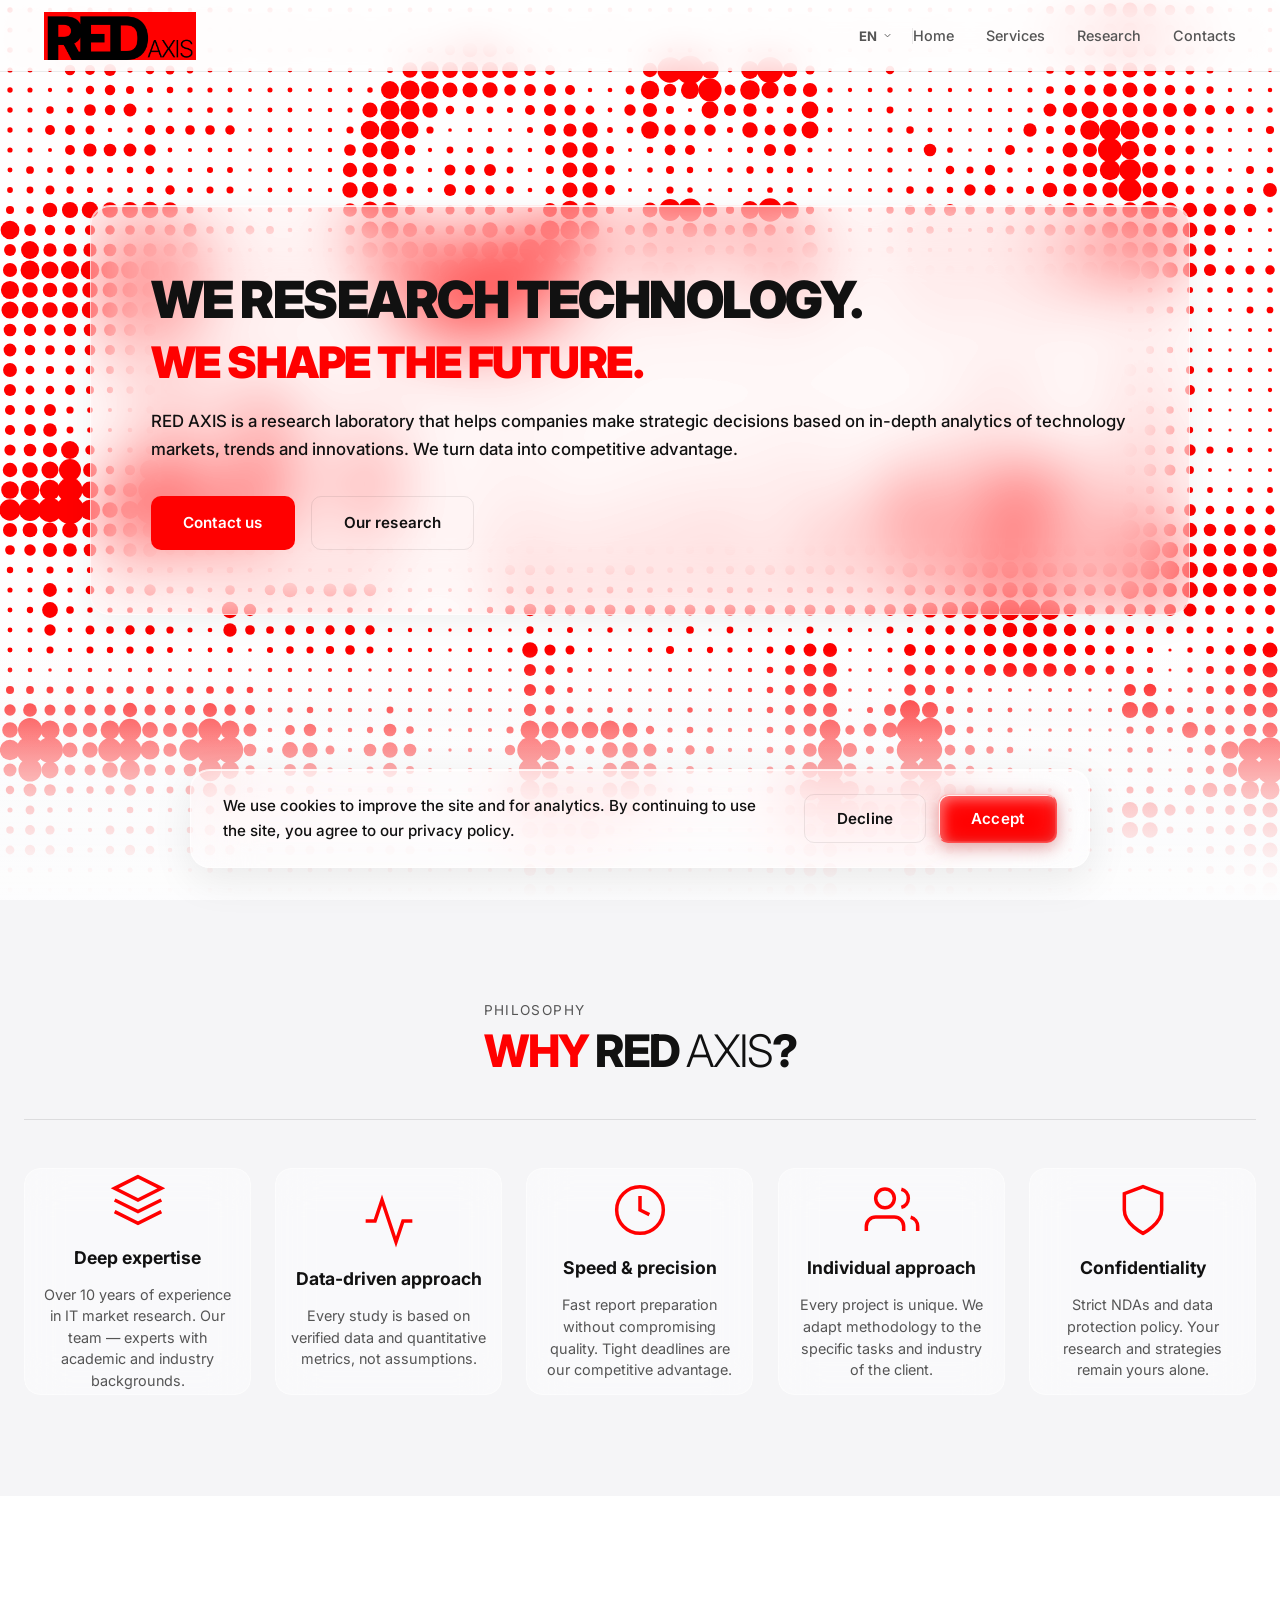
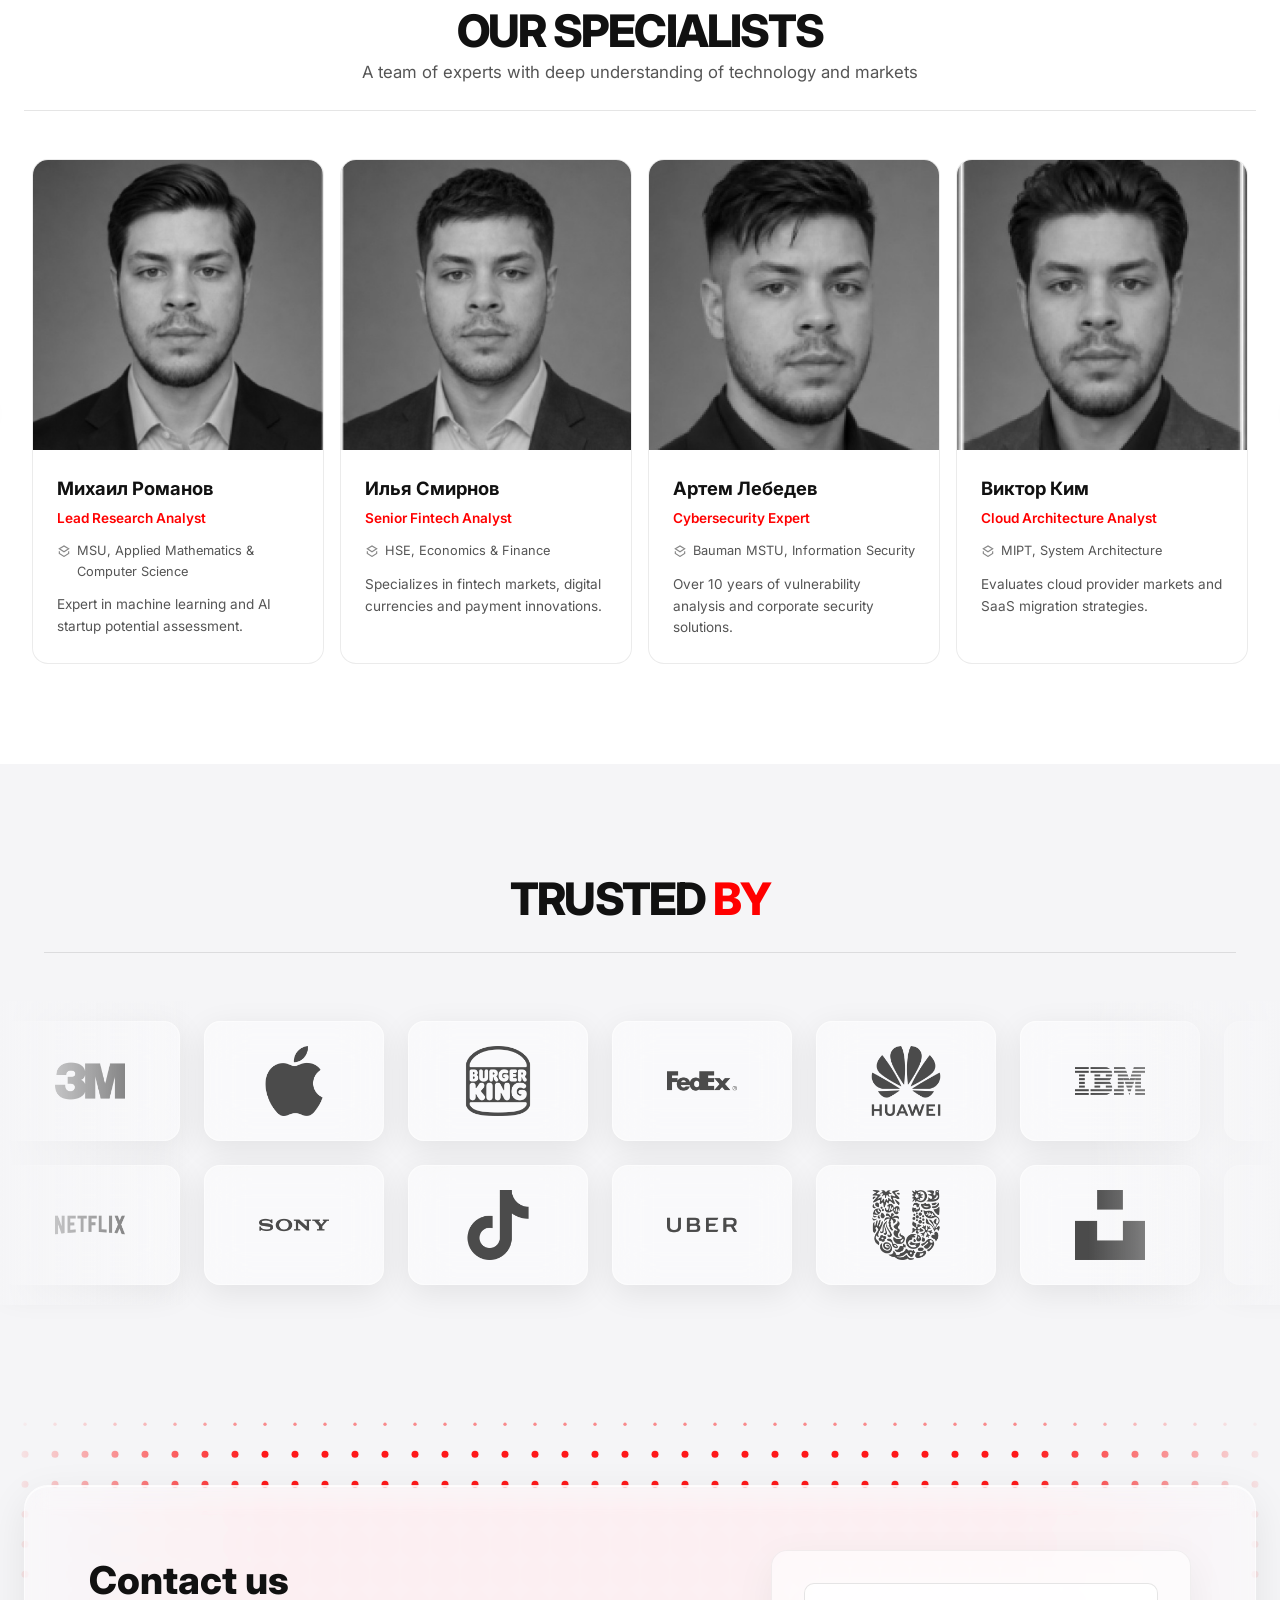
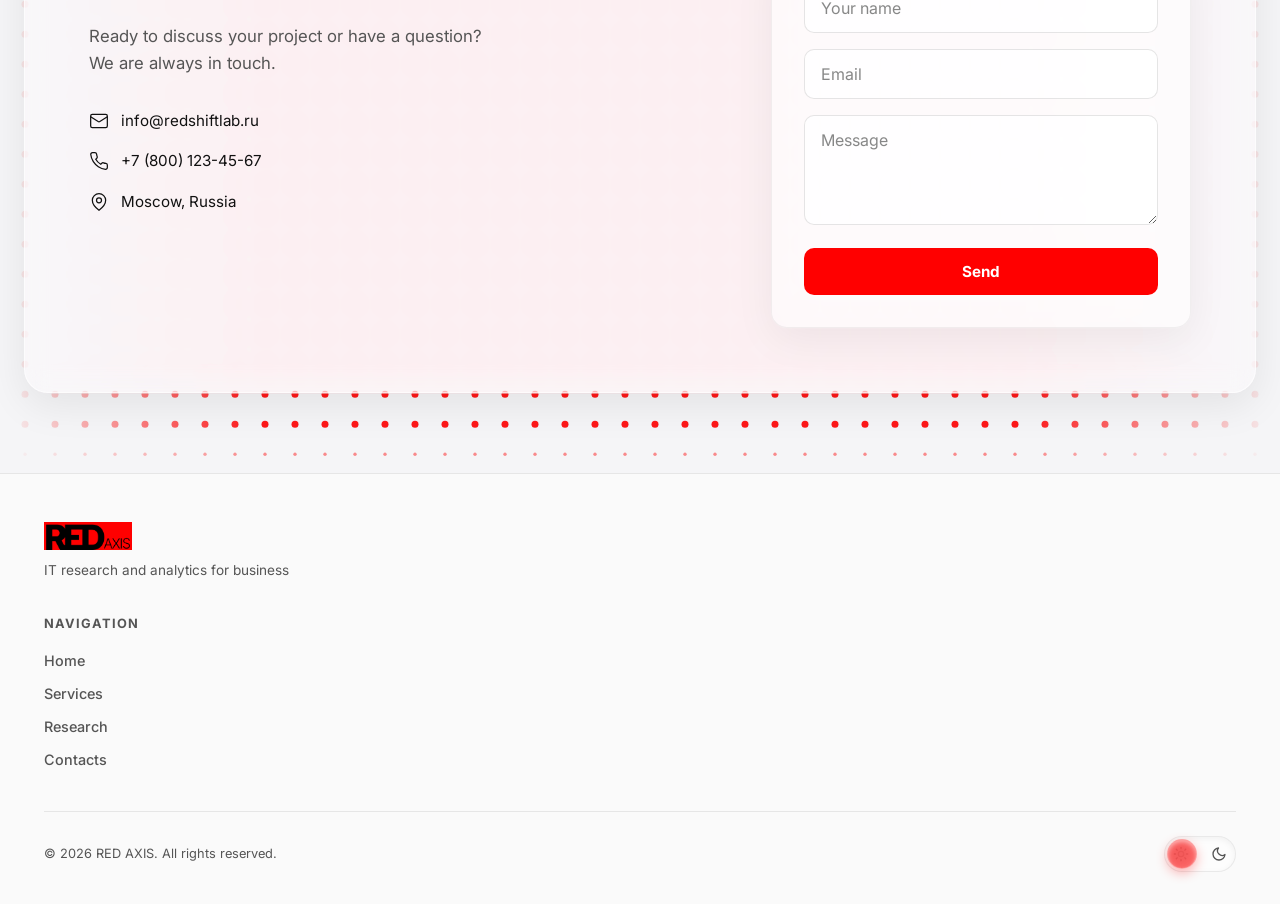
==== index.html @ e7b63bfb "Add Yandex.Metrika analytics (ID 109330928) to all pages Webvisor, clickmap, accurate bounce trackin" ====
﻿<!DOCTYPE html>
<html lang="ru" data-page="index">
<head>
    <meta charset="UTF-8">
    <meta name="viewport" content="width=device-width, initial-scale=1.0">
    <title>RED AXIS — IT-исследования и аналитика</title>
    <meta name="description" content="RED AXIS — компания, занимающаяся IT-исследованиями, аналитикой рынков и технологическим консалтингом.">
    <link rel="preconnect" href="https://fonts.googleapis.com">
    <link rel="preconnect" href="https://fonts.gstatic.com" crossorigin>
    <link href="https://fonts.googleapis.com/css2?family=Inter:wght@300;400;500;600;700;800;900&display=swap" rel="stylesheet">
    <link rel="stylesheet" href="styles.css?v=39">
    <script>
        (function(){
            var t=localStorage.getItem('theme');
            if(t){document.documentElement.setAttribute('data-theme',t);}
            else if(window.matchMedia&&window.matchMedia('(prefers-color-scheme:dark)').matches){
                document.documentElement.setAttribute('data-theme','dark');
            }
        })();
    </script>
    <!-- Yandex.Metrika counter -->
    <script type="text/javascript">(function(m,e,t,r,i,k,a){m[i]=m[i]||function(){(m[i].a=m[i].a||[]).push(arguments)};m[i].l=1*new Date();for(var j=0;j<document.scripts.length;j++){if(document.scripts[j].src===r){return;}}k=e.createElement(t),a=e.getElementsByTagName(t)[0],k.async=1,k.src=r,a.parentNode.insertBefore(k,a)})(window,document,'script','https://mc.yandex.ru/metrika/tag.js?id=109330928','ym');ym(109330928,'init',{ssr:true,webvisor:true,clickmap:true,ecommerce:"dataLayer",referrer:document.referrer,url:location.href,accurateTrackBounce:true,trackLinks:true});</script>
    <noscript><div><img src="https://mc.yandex.ru/watch/109330928" style="position:absolute;left:-9999px;" alt=""/></div></noscript>
    <!-- /Yandex.Metrika counter -->
</head>
<body>


    <!-- PAGE TRANSITION OVERLAY -->
    <div class="page-transition" id="pageTransition">
        <img src="assets/logo.png" alt="RED AXIS" class="page-transition__logo">
    </div>

    <!-- HEADER -->
    <header class="header" id="header">
        <div class="header__inner">
            <a href="index.html" class="header__logo">
                <img src="assets/logo.png" alt="RED AXIS" class="header__logo-img">
            </a>
            <div class="header__right">
                <div class="lang-switch" id="headerLangSwitch">
                    <button class="lang-switch__btn" id="headerLangBtn">
                        <span id="headerLangLabel">RU</span>
                        <svg viewBox="0 0 24 24" fill="none" stroke="currentColor" stroke-width="2"><path d="m6 9 6 6 6-6"/></svg>
                    </button>
                    <div class="lang-switch__drop" id="headerLangDropdown">
                        <div class="lang-option" data-lang="ru">Русский</div>
                        <div class="lang-option" data-lang="en">English</div>
                    </div>
                </div>
                <div class="header__lang-divider"></div>
                <button class="header__burger" id="burger" aria-label="Меню">
                    <span></span><span></span><span></span>
                </button>
            </div>
            <nav class="header__nav" id="nav">
                <div class="nav__header">
                    <img src="assets/logo.png" alt="RED AXIS" class="nav__logo">
                </div>
                <a href="index.html" class="header__link" data-i18n="nav.home">Главная</a>
                <a href="services.html" class="header__link" data-i18n="nav.services">Наши услуги</a>
                <a href="research.html" class="header__link" data-i18n="nav.research">Исследования</a>
                <a href="contacts.html" class="header__link" data-i18n="nav.contacts">Контакты</a>
            </nav>
        </div>
    </header>

    <!-- HERO -->
    <section class="hero" id="hero">
        <canvas class="hero__bg" id="heroCanvas"></canvas>
        <div class="hero__glass">
            <h1 class="hero__title"><span data-i18n="hero.title">Исследуем технологии.</span><span class="hero__accent" data-i18n="hero.accent">Формируем будущее.</span></h1>
            <p class="hero__text" data-i18n="hero.text">RED AXIS — исследовательская лаборатория, которая помогает компаниям принимать стратегические решения на основе глубокой аналитики технологических рынков, трендов и инноваций. Мы превращаем данные в конкурентное преимущество.</p>
            <div class="hero__actions">
                <a href="#contacts" class="btn btn--primary" data-i18n="hero.btn.contact">Связаться с нами</a>
                <a href="research.html" class="btn btn--outline" data-i18n="hero.btn.research">Наши исследования</a>
            </div>
        </div>
    </section>

    <!-- ADVANTAGES -->
    <section class="advantages" id="advantages">
        <div class="section__container">
            <div class="advantages__header">
                <div class="advantages__header-inner">
                    <span class="advantages__eyebrow" data-i18n="adv.eyebrow">философия</span>
                    <h2 class="section__title" data-i18n-html="adv.title"><span class="text-accent">ПОЧЕМУ</span> RED <span style="font-weight: 300;">AXIS</span>?</h2>
                </div>
            </div>
            <div class="advantages__divider"></div>
            <div class="advantages__grid">

                <div class="advantage-card" data-animate>
                    <div class="advantage-card__icon">
                        <svg viewBox="0 0 24 24" fill="none" stroke="currentColor" stroke-width="1.5"><path d="M12 2L2 7l10 5 10-5-10-5z"/><path d="m2 17 10 5 10-5"/><path d="m2 12 10 5 10-5"/></svg>
                    </div>
                    <h3 class="advantage-card__title" data-i18n="adv.1.title">Глубокая экспертиза</h3>
                    <p class="advantage-card__text" data-i18n="adv.1.text">Более 10 лет опыта в исследовании IT-рынков. Наша команда — эксперты с академическим и индустриальным бэкграундом.</p>
                </div>

                <div class="advantage-card" data-animate>
                    <div class="advantage-card__icon">
                        <svg viewBox="0 0 24 24" fill="none" stroke="currentColor" stroke-width="1.5"><path d="M22 12h-4l-3 9L9 3l-3 9H2"/></svg>
                    </div>
                    <h3 class="advantage-card__title" data-i18n="adv.2.title">Data-driven подход</h3>
                    <p class="advantage-card__text" data-i18n="adv.2.text">Каждое исследование базируется на проверенных данных и количественных метриках, а не на предположениях.</p>
                </div>

                <div class="advantage-card" data-animate>
                    <div class="advantage-card__icon">
                        <svg viewBox="0 0 24 24" fill="none" stroke="currentColor" stroke-width="1.5"><circle cx="12" cy="12" r="10"/><path d="M12 6v6l4 2"/></svg>
                    </div>
                    <h3 class="advantage-card__title" data-i18n="adv.3.title">Скорость и точность</h3>
                    <p class="advantage-card__text" data-i18n="adv.3.text">Быстрая подготовка отчётов без потери качества. Сжатые сроки — наше конкурентное преимущество.</p>
                </div>

                <div class="advantage-card" data-animate>
                    <div class="advantage-card__icon">
                        <svg viewBox="0 0 24 24" fill="none" stroke="currentColor" stroke-width="1.5"><path d="M17 21v-2a4 4 0 0 0-4-4H5a4 4 0 0 0-4 4v2"/><circle cx="9" cy="7" r="4"/><path d="M23 21v-2a4 4 0 0 0-3-3.87"/><path d="M16 3.13a4 4 0 0 1 0 7.75"/></svg>
                    </div>
                    <h3 class="advantage-card__title" data-i18n="adv.4.title">Индивидуальный подход</h3>
                    <p class="advantage-card__text" data-i18n="adv.4.text">Каждый проект уникален. Мы адаптируем методологию под конкретные задачи и отрасль клиента.</p>
                </div>

                <div class="advantage-card" data-animate>
                    <div class="advantage-card__icon">
                        <svg viewBox="0 0 24 24" fill="none" stroke="currentColor" stroke-width="1.5"><path d="M12 22s8-4 8-10V5l-8-3-8 3v7c0 6 8 10 8 10z"/></svg>
                    </div>
                    <h3 class="advantage-card__title" data-i18n="adv.5.title">Конфиденциальность</h3>
                    <p class="advantage-card__text" data-i18n="adv.5.text">Строгие NDA и политика защиты данных. Ваши исследования и стратегии остаются только вашими.</p>
                </div>

            </div>
        </div>
    </section>

    <!-- SPECIALISTS -->
    <section class="specialists" id="specialists">
        <div class="section__container">
            <h2 class="section__title text-accent" style="text-transform:uppercase;letter-spacing:-0.04em;" data-i18n="spec.title">НАШИ СПЕЦИАЛИСТЫ</h2>
            <p class="section__subtitle" style="margin-bottom:24px;" data-i18n="spec.subtitle">Команда экспертов с глубоким пониманием технологий и рынков</p>
            <div class="advantages__divider"></div>
            <div class="carousel" id="specialistsCarousel" data-infinite="true">
                <button class="carousel__btn carousel__btn--prev" data-dir="-1" aria-label="Назад">
                    <svg viewBox="0 0 24 24" fill="none" stroke="currentColor" stroke-width="2"><path d="m15 18-6-6 6-6"/></svg>
                </button>
                <div class="carousel__track-wrapper">
                    <div class="carousel__track" id="specialistsTrack">

                        <div class="carousel__slide">
                            <div class="specialist-card">
                                <div class="specialist-card__photo"><img src="icons/spec_1.jpg" alt="Михаил Романов" style="width:100%;height:100%;object-fit:cover;display:block;"></div>
                                <div class="specialist-card__info">
                                    <div class="specialist-card__name">Михаил Романов</div>
                                    <div class="specialist-card__role">Lead Research Analyst</div>
                                    <div class="specialist-card__education">
                                        <svg viewBox="0 0 24 24" fill="none" stroke="currentColor" stroke-width="2"><path d="m4 10 8-5 8 5-8 5-8-5Z"/><path d="M4 14v4l8 5 8-5v-4"/></svg>
                                        <span data-i18n="spec.1.edu">МГУ, Прикладная математика и информатика</span>
                                    </div>
                                    <p class="specialist-card__text" data-i18n="spec.1.text">Эксперт в области машинного обучения и оценки потенциала AI-стартапов.</p>
                                </div>
                            </div>
                        </div>

                        <div class="carousel__slide">
                            <div class="specialist-card">
                                <div class="specialist-card__photo"><img src="icons/spec_2.jpg" alt="Илья Смирнов" style="width:100%;height:100%;object-fit:cover;display:block;"></div>
                                <div class="specialist-card__info">
                                    <div class="specialist-card__name">Илья Смирнов</div>
                                    <div class="specialist-card__role">Senior Fintech Analyst</div>
                                    <div class="specialist-card__education">
                                        <svg viewBox="0 0 24 24" fill="none" stroke="currentColor" stroke-width="2"><path d="m4 10 8-5 8 5-8 5-8-5Z"/><path d="M4 14v4l8 5 8-5v-4"/></svg>
                                        <span data-i18n="spec.2.edu">ВШЭ, Экономика и финансы</span>
                                    </div>
                                    <p class="specialist-card__text" data-i18n="spec.2.text">Специализируется на финтех-рынках, цифровых валютах и платёжных инновациях.</p>
                                </div>
                            </div>
                        </div>

                        <div class="carousel__slide">
                            <div class="specialist-card">
                                <div class="specialist-card__photo"><img src="icons/spec_3.jpg" alt="Артем Лебедев" style="width:100%;height:100%;object-fit:cover;display:block;"></div>
                                <div class="specialist-card__info">
                                    <div class="specialist-card__name">Артем Лебедев</div>
                                    <div class="specialist-card__role">Cybersecurity Expert</div>
                                    <div class="specialist-card__education">
                                        <svg viewBox="0 0 24 24" fill="none" stroke="currentColor" stroke-width="2"><path d="m4 10 8-5 8 5-8 5-8-5Z"/><path d="M4 14v4l8 5 8-5v-4"/></svg>
                                        <span data-i18n="spec.3.edu">МГТУ им. Баумана, Информационная безопасность</span>
                                    </div>
                                    <p class="specialist-card__text" data-i18n="spec.3.text">Более 10 лет опыта анализа уязвимостей и корпоративных защитных решений.</p>
                                </div>
                            </div>
                        </div>

                        <div class="carousel__slide">
                            <div class="specialist-card">
                                <div class="specialist-card__photo"><img src="icons/spec_4.jpg" alt="Виктор Ким" style="width:100%;height:100%;object-fit:cover;display:block;"></div>
                                <div class="specialist-card__info">
                                    <div class="specialist-card__name">Виктор Ким</div>
                                    <div class="specialist-card__role">Cloud Architecture Analyst</div>
                                    <div class="specialist-card__education">
                                        <svg viewBox="0 0 24 24" fill="none" stroke="currentColor" stroke-width="2"><path d="m4 10 8-5 8 5-8 5-8-5Z"/><path d="M4 14v4l8 5 8-5v-4"/></svg>
                                        <span data-i18n="spec.4.edu">МФТИ, Системная архитектура</span>
                                    </div>
                                    <p class="specialist-card__text" data-i18n="spec.4.text">Оценивает рынки облачных провайдеров и стратегии SaaS-миграции.</p>
                                </div>
                            </div>
                        </div>

                        <div class="carousel__slide">
                            <div class="specialist-card">
                                <div class="specialist-card__photo"><img src="icons/spec_5.jpg" alt="Александр Иванов" style="width:100%;height:100%;object-fit:cover;display:block;"></div>
                                <div class="specialist-card__info">
                                    <div class="specialist-card__name">Александр Иванов</div>
                                    <div class="specialist-card__role">Senior Data Engineer</div>
                                    <div class="specialist-card__education">
                                        <svg viewBox="0 0 24 24" fill="none" stroke="currentColor" stroke-width="2"><path d="m4 10 8-5 8 5-8 5-8-5Z"/><path d="M4 14v4l8 5 8-5v-4"/></svg>
                                        <span data-i18n="spec.5.edu">СПбГУ, Программная инженерия</span>
                                    </div>
                                    <p class="specialist-card__text" data-i18n="spec.5.text">Архитектор петабайтных хранилищ данных и потоковой обработки.</p>
                                </div>
                            </div>
                        </div>

                        <div class="carousel__slide">
                            <div class="specialist-card">
                                <div class="specialist-card__photo"><img src="icons/spec_1.jpg" alt="Максим Соколов" style="width:100%;height:100%;object-fit:cover;display:block;"></div>
                                <div class="specialist-card__info">
                                    <div class="specialist-card__name">Максим Соколов</div>
                                    <div class="specialist-card__role">UX Research Lead</div>
                                    <div class="specialist-card__education">
                                        <svg viewBox="0 0 24 24" fill="none" stroke="currentColor" stroke-width="2"><path d="m4 10 8-5 8 5-8 5-8-5Z"/><path d="M4 14v4l8 5 8-5v-4"/></svg>
                                        <span data-i18n="spec.6.edu">ВШЭ, Психология и дизайн</span>
                                    </div>
                                    <p class="specialist-card__text" data-i18n="spec.6.text">Анализ пользовательского поведения и проектирование сложных B2B интерфейсов.</p>
                                </div>
                            </div>
                        </div>

                        <div class="carousel__slide">
                            <div class="specialist-card">
                                <div class="specialist-card__photo"><img src="icons/spec_2.jpg" alt="Олег Васильев" style="width:100%;height:100%;object-fit:cover;display:block;"></div>
                                <div class="specialist-card__info">
                                    <div class="specialist-card__name">Олег Васильев</div>
                                    <div class="specialist-card__role">AI Strategy Consultant</div>
                                    <div class="specialist-card__education">
                                        <svg viewBox="0 0 24 24" fill="none" stroke="currentColor" stroke-width="2"><path d="m4 10 8-5 8 5-8 5-8-5Z"/><path d="M4 14v4l8 5 8-5v-4"/></svg>
                                        <span data-i18n="spec.7.edu">Сколтех, Инновации и бизнес</span>
                                    </div>
                                    <p class="specialist-card__text" data-i18n="spec.7.text">Внедрение ИИ-решений в корпоративные процессы. Автор 10+ публикаций.</p>
                                </div>
                            </div>
                        </div>

                    </div>
                </div>
                <button class="carousel__btn carousel__btn--next" data-dir="1" aria-label="Вперёд">
                    <svg viewBox="0 0 24 24" fill="none" stroke="currentColor" stroke-width="2"><path d="m9 18 6-6-6-6"/></svg>
                </button>
            </div>
        </div>
    </section>

    <!-- PARTNERS -->
    <section class="partners" id="partners">
        <div class="section__container" style="padding-top:0;padding-bottom:0;">
            <h2 class="section__title" style="text-transform:uppercase;letter-spacing:-0.04em;text-align:center;" data-i18n-html="partners.title">НАМ <span class="text-accent">ДОВЕРЯЮТ</span></h2>
            <div class="advantages__divider"></div>
        </div>
        <div class="partners__marquee">
            <div class="partners__marquee-fade partners__marquee-fade--left"></div>
            <div class="partners__marquee-fade partners__marquee-fade--right"></div>
            <div class="partners__track partners__track--right">
                <div class="partners__list">
                    <div class="partner-card glass-card"><img src="иконки/3m.png" alt="3M"></div>
                    <div class="partner-card glass-card"><img src="иконки/apple.png" alt="Apple"></div>
                    <div class="partner-card glass-card"><img src="иконки/burger-king.png" alt="Burger King"></div>
                    <div class="partner-card glass-card"><img src="иконки/fedex.png" alt="FedEx"></div>
                    <div class="partner-card glass-card"><img src="иконки/huawei.png" alt="Huawei"></div>
                    <div class="partner-card glass-card"><img src="иконки/ibm.png" alt="IBM"></div>
                    <div class="partner-card glass-card"><img src="иконки/instagram.png" alt="Instagram"></div>
                    <div class="partner-card glass-card"><img src="иконки/mcdonalds.png" alt="McDonalds"></div>
                </div>
                <div class="partners__list">
                    <div class="partner-card glass-card"><img src="иконки/3m.png" alt="3M"></div>
                    <div class="partner-card glass-card"><img src="иконки/apple.png" alt="Apple"></div>
                    <div class="partner-card glass-card"><img src="иконки/burger-king.png" alt="Burger King"></div>
                    <div class="partner-card glass-card"><img src="иконки/fedex.png" alt="FedEx"></div>
                    <div class="partner-card glass-card"><img src="иконки/huawei.png" alt="Huawei"></div>
                    <div class="partner-card glass-card"><img src="иконки/ibm.png" alt="IBM"></div>
                    <div class="partner-card glass-card"><img src="иконки/instagram.png" alt="Instagram"></div>
                    <div class="partner-card glass-card"><img src="иконки/mcdonalds.png" alt="McDonalds"></div>
                </div>
                <div class="partners__list">
                    <div class="partner-card glass-card"><img src="иконки/3m.png" alt="3M"></div>
                    <div class="partner-card glass-card"><img src="иконки/apple.png" alt="Apple"></div>
                    <div class="partner-card glass-card"><img src="иконки/burger-king.png" alt="Burger King"></div>
                    <div class="partner-card glass-card"><img src="иконки/fedex.png" alt="FedEx"></div>
                    <div class="partner-card glass-card"><img src="иконки/huawei.png" alt="Huawei"></div>
                    <div class="partner-card glass-card"><img src="иконки/ibm.png" alt="IBM"></div>
                    <div class="partner-card glass-card"><img src="иконки/instagram.png" alt="Instagram"></div>
                    <div class="partner-card glass-card"><img src="иконки/mcdonalds.png" alt="McDonalds"></div>
                </div>
                <div class="partners__list">
                    <div class="partner-card glass-card"><img src="иконки/3m.png" alt="3M"></div>
                    <div class="partner-card glass-card"><img src="иконки/apple.png" alt="Apple"></div>
                    <div class="partner-card glass-card"><img src="иконки/burger-king.png" alt="Burger King"></div>
                    <div class="partner-card glass-card"><img src="иконки/fedex.png" alt="FedEx"></div>
                    <div class="partner-card glass-card"><img src="иконки/huawei.png" alt="Huawei"></div>
                    <div class="partner-card glass-card"><img src="иконки/ibm.png" alt="IBM"></div>
                    <div class="partner-card glass-card"><img src="иконки/instagram.png" alt="Instagram"></div>
                    <div class="partner-card glass-card"><img src="иконки/mcdonalds.png" alt="McDonalds"></div>
                </div>
            </div>
            <div class="partners__track partners__track--left">
                <div class="partners__list">
                    <div class="partner-card glass-card"><img src="иконки/netflix.png" alt="Netflix"></div>
                    <div class="partner-card glass-card"><img src="иконки/sony.png" alt="Sony"></div>
                    <div class="partner-card glass-card"><img src="иконки/tik-tok.png" alt="TikTok"></div>
                    <div class="partner-card glass-card"><img src="иконки/uber.png" alt="Uber"></div>
                    <div class="partner-card glass-card"><img src="иконки/unilever.png" alt="Unilever"></div>
                    <div class="partner-card glass-card"><img src="иконки/unsplash.png" alt="Unsplash"></div>
                    <div class="partner-card glass-card"><img src="иконки/vk.png" alt="VK"></div>
                </div>
                <div class="partners__list">
                    <div class="partner-card glass-card"><img src="иконки/netflix.png" alt="Netflix"></div>
                    <div class="partner-card glass-card"><img src="иконки/sony.png" alt="Sony"></div>
                    <div class="partner-card glass-card"><img src="иконки/tik-tok.png" alt="TikTok"></div>
                    <div class="partner-card glass-card"><img src="иконки/uber.png" alt="Uber"></div>
                    <div class="partner-card glass-card"><img src="иконки/unilever.png" alt="Unilever"></div>
                    <div class="partner-card glass-card"><img src="иконки/unsplash.png" alt="Unsplash"></div>
                    <div class="partner-card glass-card"><img src="иконки/vk.png" alt="VK"></div>
                </div>
                <div class="partners__list">
                    <div class="partner-card glass-card"><img src="иконки/netflix.png" alt="Netflix"></div>
                    <div class="partner-card glass-card"><img src="иконки/sony.png" alt="Sony"></div>
                    <div class="partner-card glass-card"><img src="иконки/tik-tok.png" alt="TikTok"></div>
                    <div class="partner-card glass-card"><img src="иконки/uber.png" alt="Uber"></div>
                    <div class="partner-card glass-card"><img src="иконки/unilever.png" alt="Unilever"></div>
                    <div class="partner-card glass-card"><img src="иконки/unsplash.png" alt="Unsplash"></div>
                    <div class="partner-card glass-card"><img src="иконки/vk.png" alt="VK"></div>
                </div>
                <div class="partners__list">
                    <div class="partner-card glass-card"><img src="иконки/netflix.png" alt="Netflix"></div>
                    <div class="partner-card glass-card"><img src="иконки/sony.png" alt="Sony"></div>
                    <div class="partner-card glass-card"><img src="иконки/tik-tok.png" alt="TikTok"></div>
                    <div class="partner-card glass-card"><img src="иконки/uber.png" alt="Uber"></div>
                    <div class="partner-card glass-card"><img src="иконки/unilever.png" alt="Unilever"></div>
                    <div class="partner-card glass-card"><img src="иконки/unsplash.png" alt="Unsplash"></div>
                    <div class="partner-card glass-card"><img src="иконки/vk.png" alt="VK"></div>
                </div>
            </div>
        </div>
    </section>

    <!-- CONTACTS -->
    <section class="contacts" id="contacts">
        <canvas class="contacts__bg" id="contactsCanvas"></canvas>
        <div class="contacts__fade contacts__fade--left"></div>
        <div class="contacts__fade contacts__fade--right"></div>
        <div class="contacts__inner">
            <div class="contacts__info">
                <h2 class="contacts__title" data-i18n="contacts.h">Свяжитесь с нами</h2>
                <p class="contacts__text" data-i18n="contacts.p">Готовы обсудить ваш проект или задать вопрос? Мы всегда на связи.</p>
                <div class="contacts__details">
                    <a href="mailto:info@redshiftlab.ru" class="contacts__item">
                        <svg viewBox="0 0 24 24" fill="none" stroke="currentColor" stroke-width="1.5"><rect width="20" height="16" x="2" y="4" rx="2"/><path d="m22 7-8.97 5.7a1.94 1.94 0 0 1-2.06 0L2 7"/></svg>
                        info@redshiftlab.ru
                    </a>
                    <a href="tel:+78001234567" class="contacts__item">
                        <svg viewBox="0 0 24 24" fill="none" stroke="currentColor" stroke-width="1.5"><path d="M22 16.92v3a2 2 0 0 1-2.18 2 19.79 19.79 0 0 1-8.63-3.07 19.5 19.5 0 0 1-6-6 19.79 19.79 0 0 1-3.07-8.67A2 2 0 0 1 4.11 2h3a2 2 0 0 1 2 1.72c.127.96.361 1.903.7 2.81a2 2 0 0 1-.45 2.11L8.09 9.91a16 16 0 0 0 6 6l1.27-1.27a2 2 0 0 1 2.11-.45c.907.339 1.85.573 2.81.7A2 2 0 0 1 22 16.92z"/></svg>
                        +7 (800) 123-45-67
                    </a>
                    <div class="contacts__item">
                        <svg viewBox="0 0 24 24" fill="none" stroke="currentColor" stroke-width="1.5"><path d="M20 10c0 6-8 12-8 12s-8-6-8-12a8 8 0 0 1 16 0z"/><circle cx="12" cy="10" r="3"/></svg>
                        <span data-i18n="contacts.location">Москва, Россия</span>
                    </div>
                </div>
            </div>
            <form class="contacts__form glass-card" id="contactForm">
                <div class="form__group">
                    <input type="text" id="formName" placeholder="Ваше имя" data-i18n-ph="form.name" required>
                </div>
                <div class="form__group">
                    <input type="email" id="formEmail" placeholder="Email" required>
                </div>
                <div class="form__group">
                    <textarea id="formMessage" placeholder="Сообщение" data-i18n-ph="form.message" rows="4" required></textarea>
                </div>
                <button type="submit" class="btn btn--primary btn--full" data-i18n="form.submit">Отправить</button>
            </form>
        </div>
    </section>

    <!-- FOOTER -->
    <footer class="footer">
        <div class="footer__inner">
            <div class="footer__brand">
                <img src="assets/logo.png" alt="RED AXIS" class="footer__logo">
                <p class="footer__desc" data-i18n="footer.desc">IT-исследования и аналитика для бизнеса</p>
            </div>
            <div class="footer__links">
                <div class="footer__col">
                    <h4 data-i18n="footer.nav">Навигация</h4>
                    <a href="index.html" class="header__link" data-i18n="nav.home">Главная</a>
                    <a href="services.html" class="header__link" data-i18n="nav.services">Наши услуги</a>
                    <a href="research.html" class="header__link" data-i18n="nav.research">Исследования</a>
                    <a href="contacts.html" class="header__link" data-i18n="nav.contacts">Контакты</a>
                </div>
            </div>
            <div class="footer__bottom" style="display:flex;justify-content:space-between;align-items:center;">
                <span data-i18n="footer.copy">&copy; 2026 RED AXIS. Все права защищены.</span>
                <div class="theme-toggle-wrapper" style="margin-top:0;">
                    <button class="theme-toggle" id="themeToggle" aria-label="Переключить тему">
                        <svg class="icon-sun" viewBox="0 0 24 24" fill="none" stroke="currentColor" stroke-width="2" stroke-linecap="round" stroke-linejoin="round"><circle cx="12" cy="12" r="4"/><path d="M12 2v2M12 20v2M4.93 4.93l1.41 1.41M17.66 17.66l1.41 1.41M2 12h2M20 12h2M4.93 19.07l1.41-1.41M17.66 6.34l1.41-1.41"/></svg>
                        <div class="theme-toggle__slider"></div>
                        <svg class="icon-moon" viewBox="0 0 24 24" fill="none" stroke="currentColor" stroke-width="2" stroke-linecap="round" stroke-linejoin="round"><path d="M21 12.79A9 9 0 1 1 11.21 3 7 7 0 0 0 21 12.79z"/></svg>
                    </button>
                </div>
            </div>
        </div>
    </footer>

    <!-- COOKIE BANNER -->
    <div class="cookie-banner" id="cookieBanner">
        <div class="cookie-banner__bg"></div>
        <div class="cookie-banner__glass">
            <div class="cookie-banner__text">
                <p data-i18n="cookie.text">Мы используем файлы cookie для улучшения работы сайта и аналитики. Продолжая использовать сайт, вы соглашаетесь с нашей политикой конфиденциальности.</p>
            </div>
            <div class="cookie-banner__actions">
                <button class="btn btn--outline" id="declineCookies" data-i18n="cookie.decline">Отказаться</button>
                <button class="btn btn--primary" id="acceptCookies" data-i18n="cookie.accept">Принять</button>
            </div>
        </div>
    </div>

    <script src="i18n.js?v=3"></script>
    <script src="script.js?v=17"></script>
</body>
</html>
---- styles.css ----
/* ===== RESET & TOKENS ===== */
*,*::before,*::after{margin:0;padding:0;box-sizing:border-box}
:root{
  --bg:#ffffff;
  --bg-alt:#f5f5f7;
  --bg-card:rgba(255,255,255,.55);
  --bg-card-hover:rgba(255,255,255,.7);
  --text:#111111;
  --text-dim:#555555;
  --accent:#FF0000;
  --accent-glow:rgba(255,0,0,.3);
  --glass-bg:rgba(255,255,255,.45);
  --glass-border:rgba(255,255,255,.5);
  --glass-shadow:0 8px 32px rgba(0,0,0,.08);
  --border-light:rgba(0,0,0,.08);
  --bg-grad-1:#fafafa;
  --bg-grad-2:#f0f0f0;
  --bg-footer:#fafafa;
  --header-bg:rgba(255,255,255,.8);
  --header-bg-scrolled:rgba(255,255,255,.95);
  --hero-glass:rgba(255,255,255,.3);
  --hero-glass-border:rgba(255,255,255,.6);
  --hero-glass-shadow:inset 0 1px 0 rgba(255,255,255,.8);
  --form-bg:rgba(255,255,255,.5);
  --form-bg-hover:rgba(255,255,255,.65);
  --form-border:rgba(0,0,0,.05);
  --input-bg:rgba(255,255,255,.8);
  --input-border:rgba(0,0,0,.1);
  --radius:16px;
  --radius-sm:10px;
  --header-h:72px;
  --max-w:1240px;
  --transition:.35s cubic-bezier(.4,0,.2,1);
}
[data-theme="dark"]{
  --bg:#121212;
  --bg-alt:#181818;
  --bg-card:rgba(255,255,255,.03);
  --bg-card-hover:rgba(255,255,255,.08);
  --text:#f5f5f7;
  --text-dim:#a0a0a5;
  --glass-bg:rgba(20,20,20,.6);
  --glass-border:rgba(255,255,255,.08);
  --glass-shadow:0 8px 32px rgba(0,0,0,.4);
  --border-light:rgba(255,255,255,.08);
  --bg-grad-1:#1a1a1a;
  --bg-grad-2:#121212;
  --bg-footer:#151515;
  --header-bg:rgba(18,18,18,.8);
  --header-bg-scrolled:rgba(20,20,20,.95);
  --hero-glass:rgba(30,30,30,.5);
  --hero-glass-border:rgba(255,255,255,.1);
  --hero-glass-shadow:inset 0 1px 0 rgba(255,255,255,.05);
  --form-bg:rgba(20,20,20,.6);
  --form-bg-hover:rgba(30,30,30,.8);
  --form-border:rgba(255,255,255,.05);
  --input-bg:rgba(40,40,40,.8);
  --input-border:rgba(255,255,255,.1);
}
html{scroll-behavior:smooth;font-size:16px;background:var(--bg);transition:background-color 0.5s ease;overflow-x:hidden;}
body{font-family:'Inter',system-ui,sans-serif;background:var(--bg);color:var(--text);overflow-x:hidden;line-height:1.6;transition:background-color 0.5s ease, color 0.5s ease;}
a{color:inherit;text-decoration:none}
img{max-width:100%;display:block}
button{cursor:pointer;border:none;background:none;font-family:inherit}
input,textarea{font-family:inherit;font-size:1rem}

/* ===== UTILITY ===== */
.text-accent{color:var(--accent)}
.section__container{max-width:var(--max-w);margin:0 auto;padding:100px 24px}
.section__title{font-size:clamp(1.8rem,4vw,2.8rem);font-weight:800;text-align:center;margin-bottom:16px;letter-spacing:-.02em;color:var(--text)}
.section__subtitle{text-align:center;color:var(--text-dim);font-size:1.05rem;margin-bottom:48px;max-width:560px;margin-left:auto;margin-right:auto}

/* ===== GLASS CARD ===== */
.glass-card{
  background:var(--glass-bg);
  border:1px solid var(--glass-border);
  border-radius:var(--radius);
  backdrop-filter:blur(20px);-webkit-backdrop-filter:blur(20px);
  box-shadow:var(--glass-shadow);
  transition:background var(--transition),border-color var(--transition),transform var(--transition),box-shadow var(--transition);
}
.glass-card:hover{
  background:var(--bg-card-hover);
  box-shadow:0 12px 48px rgba(0,0,0,.1);
}

/* ===== BUTTONS ===== */
.btn{
  display:inline-flex;align-items:center;justify-content:center;gap:8px;
  padding:14px 32px;border-radius:var(--radius-sm);font-weight:600;font-size:.95rem;
  transition:all var(--transition);letter-spacing:.01em;
}
.btn--primary{background:var(--accent);color:#fff}
.btn--primary:hover{background:#111;color:#fff;box-shadow:0 4px 24px rgba(0,0,0,.2);transform:translateY(-2px)}
.btn--outline{border:1px solid var(--border-light);color:var(--text)}
.btn--outline:hover{border-color:var(--accent);color:var(--accent)}
.btn--full{width:100%}

/* ===== HEADER ===== */
.header{
  position:fixed;top:0;left:0;width:100%;height:var(--header-h);z-index:100;
  background:transparent;
  border-bottom:1px solid var(--border-light);transition:border-color .5s ease;
}
.header::before{
  content:'';position:absolute;inset:0;z-index:-1;
  background:var(--header-bg);
  backdrop-filter:blur(16px);-webkit-backdrop-filter:blur(16px);
  transition:background .5s ease;
}
.header.is-scrolled::before{
  background:var(--header-bg-scrolled);
}
.header__inner{max-width:var(--max-w);margin:0 auto;display:flex;align-items:center;height:100%;padding:0 24px;gap:0}
.header__logo{flex-shrink:0;margin-right:auto}
.header__logo-img{height:48px;width:auto;transition:content 0.5s ease;}
.header__nav{display:flex;gap:32px}
.nav__header{display:none}
.nav__logo{display:none}
.header__link{font-size:.9rem;font-weight:500;color:var(--text-dim);transition:color var(--transition);position:relative}
.header__link::after{content:'';position:absolute;bottom:-4px;left:0;width:0;height:2px;background:var(--accent);transition:width var(--transition)}
.header__link:hover{color:var(--text)}
.header__link:hover::after{width:100%}
.header__right{display:flex;align-items:center;gap:8px}
.header__burger{display:none;flex-direction:column;justify-content:center;gap:5px;padding:6px;width:36px;height:36px;background:none;border:none;cursor:pointer}
.header__burger span{display:block;width:22px;height:2px;background:var(--text);border-radius:2px;transition:transform .3s ease, opacity .3s ease, width .3s ease}
/* Burger → X when active */
.header__burger.active span:nth-child(1){transform:translateY(7px) rotate(45deg)}
.header__burger.active span:nth-child(2){opacity:0;width:0}
.header__burger.active span:nth-child(3){transform:translateY(-7px) rotate(-45deg)}

/* ===== HERO ===== */
.hero{
  position:relative;
  min-height:100vh;
  display:flex;align-items:center;justify-content:center;
  padding:calc(var(--header-h)+24px) 24px 60px;
  overflow:hidden;
  background:var(--bg);
  transition:background-color 0.5s ease;
}
.hero__bg{
  position:fixed;top:0;left:0;width:100%;height:100vh;
  z-index:0;
  pointer-events:none;
  background:var(--bg);
  transition:background-color 0.5s ease;
}
.hero__bg-placeholder{
  width:100%;height:100%;
  background:
    radial-gradient(ellipse at 30% 40%, rgba(230,57,70,.08) 0%, transparent 60%),
    radial-gradient(ellipse at 70% 60%, rgba(230,57,70,.05) 0%, transparent 50%),
    linear-gradient(135deg, var(--bg-grad-1) 0%, var(--bg-grad-2) 100%);
  transition: background 0.5s ease;
}
.hero::after{
  content:'';position:absolute;bottom:0;left:0;width:100%;height:250px;
  background:linear-gradient(to top, var(--bg-alt) 0%, rgba(245,245,247,0) 100%);
  z-index:1;
  pointer-events:none;
}

.hero__glass{
  position:relative;z-index:2;
  width:95%;
  max-width:1100px;
  margin-top:-80px;
  padding:64px 60px;
  background:var(--hero-glass);
  border:1px solid var(--hero-glass-border);
  border-radius:20px;
  backdrop-filter:blur(32px) saturate(180%);-webkit-backdrop-filter:blur(32px) saturate(180%);
  box-shadow:
    0 8px 32px rgba(0,0,0,.06),
    var(--hero-glass-shadow);
  transition:background 0.5s ease, border-color 0.5s ease, box-shadow 0.5s ease;
}
.hero__title{
  font-family:'Inter',sans-serif;text-transform:uppercase;
  font-size:clamp(2rem,5vw,3.2rem);font-weight:900;line-height:1.15;
  letter-spacing:-.03em;margin-bottom:20px;color:var(--text);
  transition: color 0.5s ease;
}
.hero__accent{color:var(--accent);display:block;font-size:0.85em;margin-top:8px}
.hero__text{color:var(--text);font-weight:500;font-size:1.05rem;line-height:1.7;margin-bottom:32px;transition: color 0.5s ease;}
.hero__actions{display:flex;gap:16px;flex-wrap:wrap}

/* ===== ADVANTAGES ===== */
.advantages{background:var(--bg-alt);position:relative;z-index:1}
.advantages .section__container { max-width: 1500px; }
.advantages__header {
  margin-bottom: 32px;
  width: 100%;
  text-align: center;
}
.advantages__header-inner {
  display: inline-block;
  text-align: left;
}
.advantages__eyebrow {
  display: block;
  font-size: 0.85rem;
  font-weight: 400;
  text-transform: uppercase;
  letter-spacing: 0.1em;
  color: var(--text-dim);
  margin-bottom: -6px;
}
.advantages .section__title {
  text-align: left;
  margin-bottom: 0;
  color: var(--text);
  letter-spacing: -0.04em;
}
.advantages__divider {
  width: 100%;
  height: 1px;
  background: rgba(0, 0, 0, 0.1);
  margin-bottom: 48px;
}
.advantages__grid{display:grid;grid-template-columns:repeat(5,1fr);gap:24px;}
.advantage-card{
  aspect-ratio:1 / 1;display:flex;flex-direction:column;justify-content:center;align-items:center;
  padding:24px 16px;text-align:center;position:relative;overflow:hidden;
  border-radius:var(--radius);
  transition:transform var(--transition),box-shadow var(--transition);
  will-change: transform, box-shadow;
}
.advantage-card.visible:hover, .advantage-card:hover{transform:translateY(0) scale(1.05);box-shadow:0 8px 24px rgba(0,0,0,.12);z-index:2;transition:transform var(--transition),box-shadow var(--transition)}
.advantage-card::before{
  content:'';position:absolute;top:0;left:0;width:100%;height:100%;
  background:var(--glass-bg);
  border:1px solid var(--glass-border);
  border-radius:var(--radius);
  backdrop-filter:blur(20px);-webkit-backdrop-filter:blur(20px);
  z-index:0;
  transition:background-color var(--transition), border-color var(--transition), box-shadow var(--transition);
}
.advantage-card:hover::before{
  background-color: rgba(255,255,255,0.05);
  border-color: rgba(255,255,255,0.12);
  border-top-color: rgba(255,255,255,0.22);
  border-left-color: rgba(255,255,255,0.22);
  box-shadow:
    inset 1px 1px 0px rgba(255,255,255,0.18),
    inset -1px -1px 0px rgba(0,0,0,0.15),
    inset 4px 4px 12px rgba(255,255,255,0.07),
    inset -4px -4px 12px rgba(0,0,0,0.12),
    inset 0 4px 24px rgba(255,255,255,0.05);
}
.advantage-card::after{
  content:'';position:absolute;
  left:var(--mouse-x, 50%);top:var(--mouse-y, 50%);
  width:300%;aspect-ratio:1 / 1;
  background:var(--accent);z-index:-1;
  border-radius:50%;
  transform:translate(-50%, -50%) scale(0);
  transition:transform .6s cubic-bezier(0.4, 0, 0.2, 1);
}
.advantage-card:hover::after{
  transform:translate(-50%, -50%) scale(1);
}
.advantage-card > *{position:relative;z-index:1}
.advantage-card__icon{width:56px;height:56px;margin:0 auto 16px;color:var(--accent);transition:color var(--transition)}
.advantage-card__icon svg{width:100%;height:100%}
.advantage-card:hover .advantage-card__icon{color:#fff}
.advantage-card__title{font-size:1.1rem;font-weight:700;margin-bottom:12px;color:var(--text);white-space:nowrap;transition:color var(--transition)}
.advantage-card:hover .advantage-card__title{color:#fff}
.advantage-card__text{color:var(--text-dim);font-size:.9rem;line-height:1.5;transition:color var(--transition)}
.advantage-card:hover .advantage-card__text{color:rgba(255,255,255,.9)}

.advantages{background:var(--bg-alt);position:relative;z-index:1}

/* ===== RESEARCH ===== */
.research{background:var(--bg);position:relative;z-index:1;overflow:hidden;transition:background-color 0.5s ease;}
.research__bg{position:absolute;top:0;left:0;width:100%;height:100%;pointer-events:none;z-index:0;}
.research::before{content:'';position:absolute;inset:0;pointer-events:none;z-index:1;background:linear-gradient(to right,var(--bg) 22%,transparent 29%,transparent 71%,var(--bg) 78%);}
.research::after{content:'';position:absolute;bottom:0;left:0;right:0;height:160px;background:linear-gradient(to bottom,transparent,var(--bg));pointer-events:none;z-index:2;}
.research .section__container{position:relative;z-index:3;}
.research .section__container{padding-top:48px;}
.research-alt{display:flex;flex-direction:column;gap:0;}
.research-alt__item{display:flex;justify-content:flex-start;padding:40px 0;position:relative;}
.research-alt__item + .research-alt__item{border-top:1px solid var(--border-light);}
.research-alt__item--right{justify-content:flex-end;}
.research-alt .research-card{width:42%;}
.research-alt__item:nth-child(even)::before{content:'';position:absolute;top:0;bottom:0;left:50%;transform:translateX(-50%);width:100vw;background:var(--bg);z-index:-1;transition:background-color 0.5s ease;}

/* animate in */
[data-animate]{opacity:0;transform:translateY(32px);transition:opacity .7s ease,transform .7s ease,box-shadow var(--transition)}
[data-animate].visible{opacity:1;transform:translateY(0);transition:opacity .7s ease,transform var(--transition),box-shadow var(--transition)}

/* ===== CAROUSEL (shared) ===== */
.carousel{position:relative;display:flex;align-items:center;gap:12px}
.carousel__track-wrapper{overflow:hidden;flex:1;border-radius:var(--radius);padding:48px 24px;margin:-48px -24px}
.carousel__track{display:flex;transition:transform .5s cubic-bezier(.4,0,.2,1)}
.carousel__slide{min-width:33.333%;padding:0 12px;box-sizing:border-box}

.carousel--fullbleed {
  width: 100vw;
  margin-left: calc(-50vw + 50%);
  padding: 0 5vw;
}
.carousel--fullbleed .carousel__slide {
  min-width: 25%;
}

.carousel__btn{
  width:44px;height:44px;border-radius:50%;flex-shrink:0;
  background:#fff;border:1px solid var(--border-light);
  display:flex;align-items:center;justify-content:center;
  color:var(--text);transition:all var(--transition);
  box-shadow:0 2px 8px rgba(0,0,0,.06);
}
.carousel__btn:hover{background:var(--accent);border-color:var(--accent);color:#fff}
.carousel__btn svg{width:20px;height:20px}

/* ===== RESEARCH CARDS ===== */
.research-card{
  padding:32px 28px;height:100%;display:flex;flex-direction:column;
  background:var(--bg-card);border:1px solid var(--border-light);border-radius:var(--radius);
  transition:transform var(--transition),box-shadow var(--transition), background-color 0.5s ease, border-color 0.5s ease;
}
.research-card:hover{transform:scale(1.05);box-shadow:0 12px 40px rgba(0,0,0,.08);position:relative;z-index:2;background:var(--bg-card-hover);}
.research-card__tag{
  display:inline-block;padding:4px 12px;border-radius:20px;font-size:.75rem;font-weight:600;
  background:rgba(230,57,70,.1);color:var(--accent);margin-bottom:16px;width:fit-content;
}
.research-card__title{font-size:1.15rem;font-weight:700;margin-bottom:12px;line-height:1.4;color:var(--text)}
.research-card__text{color:var(--text-dim);font-size:.88rem;line-height:1.6;flex:1}
.research-card__date{margin-top:16px;font-size:.8rem;color:var(--text-dim);opacity:.6}

.research .carousel{display:block}
.research .carousel__btn{position:absolute;top:50%;transform:translateY(-50%);z-index:10;background:var(--bg-card);border-color:var(--border-light);color:var(--text)}
.research .carousel__btn--prev{left:-72px}
.research .carousel__btn--next{right:-72px}
.research .carousel__btn:hover{background:var(--accent);border-color:var(--accent);color:#fff}

/* ===== SPECIALISTS ===== */
.specialists{background:var(--bg);color:var(--text);position:relative;z-index:1;transition:background-color 0.5s ease, color 0.5s ease;}
.specialists .section__container{max-width:1500px}
.specialists .section__title{margin-bottom: -8px;}
.specialists .carousel{display:block}
.specialists .carousel__track-wrapper{padding-left:0;padding-right:0;margin-left:0;margin-right:0}
.specialists .carousel__slide{min-width:25%;padding:0 8px}
.specialists .carousel__btn{position:absolute;top:50%;transform:translateY(-50%);z-index:10;background:var(--bg-card);border-color:var(--border-light);color:var(--text)}
.specialists .carousel__btn--prev{left:-72px}
.specialists .carousel__btn--next{right:-72px}
.specialists .carousel__btn:hover{background:var(--accent);border-color:var(--accent);color:#fff}

.specialist-card{
  height:100%;min-height:480px;display:flex;flex-direction:column;
  background:var(--bg-card);border:1px solid var(--border-light);
  border-radius:var(--radius);
  backdrop-filter:blur(16px);-webkit-backdrop-filter:blur(16px);
  overflow:hidden;
  transition:transform var(--transition),box-shadow var(--transition);
}
.specialist-card:hover{transform:scale(1.05);background:var(--bg-card-hover);box-shadow:0 8px 24px rgba(0,0,0,.12);position:relative;z-index:2;}
.specialist-card__photo{
  aspect-ratio:1 / 1;
  height:auto;width:100%;
  background:var(--bg-alt);
  display:flex;align-items:center;justify-content:center;
  color:var(--accent);
}
.specialist-card__photo svg{width:64px;height:64px}
.specialist-card__info{padding:24px;flex:1;display:flex;flex-direction:column}
.specialist-card__name{font-size:1.15rem;font-weight:700;margin-bottom:4px;color:var(--text)}
.specialist-card__role{font-size:.85rem;color:var(--accent);margin-bottom:12px;font-weight:600}
.specialist-card__education{font-size:.8rem;color:var(--text-dim);margin-bottom:12px;display:flex;gap:6px;align-items:flex-start}
.specialist-card__education svg{width:14px;height:14px;flex-shrink:0;margin-top:2px;opacity:0.7}
.specialist-card__text{font-size:.85rem;line-height:1.6;color:var(--text-dim);flex:1}

/* ===== PARTNERS ===== */
.partners{background:var(--bg-alt);position:relative;z-index:1;overflow:hidden;padding:100px 0;}
.partners .section__title{padding:0 24px;}
.partners__marquee{position:relative;margin-top:48px;display:flex;flex-direction:column;gap:24px;padding:20px 0;}
.partners__marquee-fade{position:absolute;top:0;width:15vw;min-width:100px;max-width:250px;height:100%;z-index:2;pointer-events:none;}
.partners__marquee-fade--left{left:0;background:linear-gradient(to right, var(--bg-alt) 0%, rgba(245,245,247,0) 100%);}
.partners__marquee-fade--right{right:0;background:linear-gradient(to left, var(--bg-alt) 0%, rgba(245,245,247,0) 100%);}
.partners__track{display:flex;width:max-content;}
.partners__track--right{animation:marquee-right 40s linear infinite;}
.partners__track--left{animation:marquee-left 40s linear infinite;}
.partners__list{display:flex;gap:24px;padding-right:24px;}
.partner-card{
  padding:24px;display:flex;align-items:center;justify-content:center;
  width:180px;height:120px;
  border-radius:var(--radius);
  background:var(--glass-bg);
  border:1px solid var(--glass-border);
  backdrop-filter:blur(20px);-webkit-backdrop-filter:blur(20px);
  box-shadow:var(--glass-shadow);
  transition:all var(--transition);
}
.partner-card img{
  max-width:100%;max-height:100%;object-fit:contain;
  opacity:0.7;transition:all var(--transition), filter 0.5s ease;
  filter: grayscale(100%);
}
[data-theme="dark"] .partner-card img {
  filter: grayscale(100%) invert(1) brightness(2);
}
.partner-card:hover{
  background:rgba(255,255,255,0.9);
  transform:scale(1.05);
  box-shadow:0 12px 32px rgba(0,0,0,0.1);
}
[data-theme="dark"] .partner-card:hover{
  background:rgba(255,255,255,0.1);
}
.partner-card:hover img{
  opacity:1;
  filter: grayscale(0%);
  transform:scale(1.1);
}
[data-theme="dark"] .partner-card:hover img {
  filter: grayscale(0%) invert(1) brightness(2);
}
@keyframes marquee-right {
  0% { transform: translateX(0); }
  100% { transform: translateX(-50%); }
}
@keyframes marquee-left {
  0% { transform: translateX(-50%); }
  100% { transform: translateX(0); }
}

/* ===== CONTACTS ===== */
.contacts{position:relative;padding:80px 24px;overflow:hidden;z-index:1}
.contacts__bg{
  position:absolute;top:0;left:0;width:100%;height:100%;
  z-index:0;
  background:var(--bg-alt);
  pointer-events:none;
}
.contacts__fade{position:absolute;top:0;width:20vw;min-width:150px;max-width:400px;height:100%;z-index:0;pointer-events:none}
.contacts__fade--left{left:0;background:linear-gradient(to right, var(--bg-alt) 0%, rgba(245,245,247,0) 100%)}
.contacts__fade--right{right:0;background:linear-gradient(to left, var(--bg-alt) 0%, rgba(245,245,247,0) 100%)}
.contacts__inner{
  position:relative;z-index:1;
  max-width:1452px;margin:0 auto;padding:64px;display:flex;flex-direction:row;gap:64px;align-items:flex-start;
  background:var(--hero-glass);
  border:1px solid var(--hero-glass-border);
  border-radius:24px;
  backdrop-filter:blur(12px) saturate(180%);-webkit-backdrop-filter:blur(12px) saturate(180%);
  box-shadow:0 12px 40px rgba(0,0,0,.08),var(--hero-glass-shadow);
  transition: background 0.5s ease, border-color 0.5s ease, box-shadow 0.5s ease;
}
.contacts__title{font-size:clamp(1.6rem,3.5vw,2.4rem);font-weight:800;margin-bottom:12px;color:var(--text)}
.contacts__text{color:var(--text-dim);font-size:1.05rem;margin-bottom:32px;max-width:420px;line-height:1.6}
.contacts__info{flex:1}
.contacts__details{display:flex;flex-direction:column;gap:16px}
.contacts__item{display:flex;align-items:center;gap:12px;color:var(--text);font-size:.95rem;transition:color var(--transition)}
.contacts__item:hover{color:#fff}
.contacts__item svg{width:20px;height:20px;flex-shrink:0}
.contacts__form{flex:1;max-width:420px;padding:32px;background:var(--form-bg);border:1px solid var(--form-border);border-radius:var(--radius);backdrop-filter:blur(24px);-webkit-backdrop-filter:blur(24px);box-shadow:0 12px 40px rgba(0,0,0,.06);transition:background-color 0.5s ease, border-color 0.5s ease;}
.contacts__form:hover{background:var(--form-bg-hover)}
.form__group{margin-bottom:16px}
.form__group input,.form__group textarea{
  width:100%;padding:14px 16px;border:1px solid var(--input-border);border-radius:var(--radius-sm);
  background:var(--input-bg);color:var(--text);outline:none;transition:border-color var(--transition), background-color 0.5s ease, color 0.5s ease;
}
.form__group input::placeholder,.form__group textarea::placeholder{color:var(--text-dim);opacity:0.7}
.form__group input:focus,.form__group textarea:focus{border-color:var(--accent)}
.form__group textarea{resize:vertical}
.contacts__form .btn--primary{font-weight:700}

/* ===== FOOTER ===== */
.footer{background:var(--bg-footer);border-top:1px solid var(--border-light);position:relative;z-index:1;transition:background-color 0.5s ease, border-color 0.5s ease;}
.footer__inner{max-width:var(--max-w);margin:0 auto;padding:48px 24px 32px}
.footer__brand{margin-bottom:32px}
.footer__logo{height:28px;margin-bottom:10px;transition:content 0.5s ease;}
.footer__desc{color:var(--text-dim);font-size:.85rem}
.footer__links{display:flex;gap:64px;margin-bottom:40px}
.footer__col{display:flex;flex-direction:column;gap:10px}
.footer__col h4{font-size:.8rem;text-transform:uppercase;letter-spacing:.08em;color:var(--text-dim);margin-bottom:4px}
.footer__col a{font-size:.9rem;color:var(--text-dim);transition:color var(--transition)}
.footer__col a:hover{color:var(--accent)}
.footer__bottom{border-top:1px solid var(--border-light);padding-top:24px;font-size:.8rem;color:var(--text-dim)}

/* ===== INNER PAGES ===== */
.page-header{
  padding:calc(var(--header-h) + 80px) 24px 60px;
  background:var(--bg-alt);
  text-align:center;
  position:relative;
  z-index:1;
}
.page-header__title{
  font-family:'Inter',sans-serif;text-transform:uppercase;
  font-size:clamp(2rem,4.5vw,3rem);font-weight:900;line-height:1.15;
  letter-spacing:-.03em;color:var(--text);
  transition: color 0.5s ease;
}
.page-header__title .text-accent{color:var(--accent)}

/* ===== RESPONSIVE ===== */
@media(max-width:960px){
  .hero__glass{padding:40px 32px;max-width:520px}
  .carousel__slide{min-width:50%}
  .contacts__inner{flex-direction:column}
  .contacts__form{max-width:100%}
}
@media(max-width:640px){
  /* Header */
  .header__burger{display:flex}
  .header__logo-img{height:34px}
  .header__inner{padding:0 16px}
  .header__right{gap:6px}
  .lang-switch__btn{padding:4px 8px;font-size:.78rem}
  .header__nav{
    position:fixed;top:var(--header-h);left:0;right:0;
    width:100%;
    flex-direction:column;align-items:stretch;gap:0;
    padding:0 0 12px;
    background:rgba(255,255,255,.72);
    border:1px solid rgba(255,255,255,.6);
    border-top:none;
    border-radius:0 0 20px 20px;
    backdrop-filter:blur(40px) saturate(200%);
    -webkit-backdrop-filter:blur(40px) saturate(200%);
    box-shadow:0 12px 40px rgba(0,0,0,.08),inset 0 1px 0 rgba(255,255,255,.9);
    opacity:0;transform:translateY(-8px);pointer-events:none;
    transition:transform .3s cubic-bezier(.4,0,.2,1),opacity .25s ease;
    z-index:99;
  }
  [data-theme="dark"] .header__nav{
    background:rgba(18,18,18,.82);
    border-color:rgba(255,255,255,.08);
    box-shadow:0 12px 40px rgba(0,0,0,.6),inset 0 1px 0 rgba(255,255,255,.05);
  }
  .header__nav.open{opacity:1;transform:translateY(0);pointer-events:auto}
  .nav__header{display:none}
  .nav__logo{display:none}
  .header__link{
    padding:14px 24px;width:100%;text-align:left;
    color:var(--text);font-size:.95rem;font-weight:500;
    border-bottom:1px solid var(--border-light);
  }
  .header__link:last-child{border-bottom:none}
  .header__link:hover{color:var(--accent)}
  .header__link::after{background:var(--accent)}

  /* Hero */
  .hero{padding:calc(var(--header-h) + 16px) 12px 32px}
  .hero__glass{padding:28px 16px;margin-top:0;width:100%;max-width:none}
  .hero__actions{flex-direction:column;gap:12px}
  .hero__actions .btn{width:100%;text-align:center;justify-content:center}

  /* Carousels */
  .carousel__slide{min-width:85%}
  .specialists .carousel__slide{min-width:80%}
  .specialists .carousel__btn--prev{left:-4px}
  .specialists .carousel__btn--next{right:-4px}

  /* Sections */
  .advantages__grid{grid-template-columns:1fr}
  .section__container{padding:48px 16px}
  .page-header{padding:100px 16px 40px}
  .page-header__title{font-size:clamp(1.6rem,7vw,2.4rem)}

  /* Footer */
  .footer__links{flex-direction:column;gap:32px}
  .footer__bottom{flex-direction:column;gap:12px;text-align:center}
  .footer__inner{padding:40px 16px 24px}
  body.has-cookie-banner .footer__inner{padding-bottom:220px}

  /* Contacts */
  .contacts{padding:40px 16px}
  .contacts__inner{padding:20px 16px !important;gap:24px !important;flex-direction:column !important;align-items:center !important}
  .contacts__inner[style]{flex-direction:column !important;max-width:100% !important}
  .contacts__inner[style] > div:first-child{min-height:220px !important;width:100% !important;flex:none !important}
  .contacts__info{text-align:center !important;flex:none !important;width:100% !important}
  .contacts__form{max-width:100% !important}
  .contacts__details{align-items:center}

  /* Advantage cards: compact size on mobile */
  .advantage-card{aspect-ratio:auto;padding:20px 16px}
  .advantage-card__icon{width:40px;height:40px;margin-bottom:10px}
  .advantage-card__title{font-size:1rem;margin-bottom:8px}
  .advantage-card__text{font-size:.85rem}

  /* Advantage cards: always-on dark glass — like the header */
  .advantage-card::after,
  .advantage-card:hover::after,
  .advantage-card.visible:hover::after{
    left:50% !important;top:50% !important;
    transform:translate(-50%,-50%) scale(1) !important;
    background:var(--header-bg-scrolled) !important;
    transition:none !important;
  }
  .advantage-card::before,
  .advantage-card:hover::before,
  .advantage-card.visible:hover::before{
    background-color:rgba(255,255,255,0.03) !important;
    border:1px solid var(--border-light) !important;
    box-shadow:none !important;
  }
  .advantage-card .advantage-card__icon,
  .advantage-card:hover .advantage-card__icon{color:var(--accent) !important}
  .advantage-card .advantage-card__title,
  .advantage-card:hover .advantage-card__title{color:var(--text) !important}
  .advantage-card .advantage-card__text,
  .advantage-card:hover .advantage-card__text{color:var(--text-dim) !important}

  /* Research alt layout */
  .research-alt .research-card{width:100%;}
  .research-alt__item,.research-alt__item--right{justify-content:center;}
}
@media(max-width:420px){
  .advantages__grid{grid-template-columns:1fr}
  .carousel__slide{min-width:100%}
}
/* ===== COOKIE BANNER ===== */
.cookie-banner{
  position:fixed;bottom:0;left:0;width:100%;z-index:9999;
  display:flex;justify-content:center;align-items:flex-end;
  padding:0 24px 32px;
  pointer-events:none;
  transition:opacity .5s ease, transform .5s ease, visibility .5s ease;
}
.cookie-banner--hidden{opacity:0;transform:translateY(20px);pointer-events:none !important;visibility:hidden;}
.cookie-banner--hidden *{pointer-events:none !important;}
.cookie-banner__bg{
  position:absolute;bottom:0;left:0;width:100%;height:250px;
  background:linear-gradient(to top, rgba(255,255,255,0.8) 0%, rgba(255,255,255,0) 100%);
  z-index:-1;pointer-events:none;
}
.cookie-banner__glass{
  pointer-events:auto;
  width:100%;max-width:900px;
  margin:0 auto;
  background:rgba(255,255,255,.3);
  border:1px solid rgba(255,255,255,.6);
  border-radius:20px;
  backdrop-filter:blur(32px) saturate(180%);-webkit-backdrop-filter:blur(32px) saturate(180%);
  box-shadow:0 12px 40px rgba(0,0,0,.08),inset 0 1px 0 rgba(255,255,255,.8);
  padding:24px 32px;
  display:flex;align-items:center;justify-content:space-between;gap:32px;
}
.cookie-banner__text{flex:1;color:var(--text);font-weight:500;font-size:.95rem;line-height:1.6}
.cookie-banner__text p{margin:0}
.cookie-banner__actions{display:flex;gap:12px;flex-shrink:0}
.cookie-banner__glass .btn--primary {
  background: var(--accent);
  border: 1px solid rgba(255,255,255,.3);
  border-top-color: rgba(255,255,255,.75);
  border-left-color: rgba(255,255,255,.75);
  box-shadow:
    0 4px 18px rgba(180,0,0,.4),
    inset 1px 1px 0 rgba(255,255,255,.9),
    inset -1px -1px 0 rgba(255,255,255,.1),
    inset 4px 4px 12px rgba(255,255,255,.35),
    inset -4px -4px 12px rgba(0,0,0,.05),
    inset 0 4px 24px rgba(255,255,255,.2);
}
.cookie-banner__glass .btn--primary:hover {
  background: var(--accent);
  transform: translateY(-2px);
  box-shadow:
    0 8px 28px rgba(180,0,0,.5),
    inset 1px 1px 0 rgba(255,255,255,.9),
    inset -1px -1px 0 rgba(255,255,255,.1),
    inset 4px 4px 12px rgba(255,255,255,.35),
    inset -4px -4px 12px rgba(0,0,0,.05),
    inset 0 4px 24px rgba(255,255,255,.2);
}
@media(max-width:768px){
  .cookie-banner{padding:0 12px 16px;padding-bottom:max(16px,env(safe-area-inset-bottom))}
  .cookie-banner__glass{flex-direction:column;text-align:center;padding:20px 16px}
  .cookie-banner__glass .btn{width:100%}
  .cookie-banner__text{font-size:.88rem}
}

/* ===== DARK THEME: COOKIE BANNER ===== */
[data-theme="dark"] .cookie-banner__bg{
  background:linear-gradient(to top, rgba(18,18,18,0.95) 0%, rgba(18,18,18,0) 100%);
}
[data-theme="dark"] .cookie-banner__glass{
  background:rgba(30,30,30,.45);
  border:1px solid rgba(255,255,255,.08);
  box-shadow:0 12px 40px rgba(0,0,0,.4),inset 0 1px 0 rgba(255,255,255,.06);
}


/* ===== PAGE TRANSITION ===== */
.page-transition {
  position: fixed;
  top: 0; left: 0; width: 100%; height: 100%;
  z-index: 99999;
  display: flex;
  align-items: center;
  justify-content: center;
  pointer-events: none;
}
.page-transition::before {
  content: '';
  position: absolute;
  inset: 0;
  background: var(--bg);
  opacity: 1;
  transition: opacity 0.6s cubic-bezier(0.4, 0, 0.2, 1);
  z-index: -1;
}
.page-transition.is-hidden::before {
  opacity: 0;
}
.page-transition.is-active,
.page-transition.is-entering {
  pointer-events: all;
}
.page-transition.is-hidden {
  pointer-events: none !important;
}

.page-transition__logo {
  height: 64px;
  width: auto;
  opacity: 0;
  -webkit-mask-size: 300% 100%;
  mask-size: 300% 100%;
  transition: opacity 0.6s ease, content 0.5s ease;
}
.page-transition.is-active .page-transition__logo,
.page-transition.is-entering .page-transition__logo {
  opacity: 1;
}
.page-transition.is-hidden .page-transition__logo {
  opacity: 0;
}

/* WIPE IN FROM RIGHT (move to page on the right) */
.page-transition.is-active.dir-right .page-transition__logo {
  -webkit-mask-image: linear-gradient(to right, transparent 40%, black 60%);
  mask-image: linear-gradient(to right, transparent 40%, black 60%);
  animation: mask-slide-left 0.6s cubic-bezier(0.4, 0, 0.2, 1) forwards;
}

/* WIPE IN FROM LEFT (move to page on the left) */
.page-transition.is-active.dir-left .page-transition__logo {
  -webkit-mask-image: linear-gradient(to right, black 40%, transparent 60%);
  mask-image: linear-gradient(to right, black 40%, transparent 60%);
  animation: mask-slide-right 0.6s cubic-bezier(0.4, 0, 0.2, 1) forwards;
}

/* WIPE OUT TO LEFT (arrived from page on the right) */
.page-transition.is-entering.dir-right .page-transition__logo {
  -webkit-mask-image: linear-gradient(to right, black 40%, transparent 60%);
  mask-image: linear-gradient(to right, black 40%, transparent 60%);
  animation: mask-slide-left 0.6s cubic-bezier(0.4, 0, 0.2, 1) forwards;
}

/* WIPE OUT TO RIGHT (arrived from page on the left) */
.page-transition.is-entering.dir-left .page-transition__logo {
  -webkit-mask-image: linear-gradient(to right, transparent 40%, black 60%);
  mask-image: linear-gradient(to right, transparent 40%, black 60%);
  animation: mask-slide-right 0.6s cubic-bezier(0.4, 0, 0.2, 1) forwards;
}

@keyframes mask-slide-left {
  0% { -webkit-mask-position: 0% 0; mask-position: 0% 0; }
  100% { -webkit-mask-position: 100% 0; mask-position: 100% 0; }
}
@keyframes mask-slide-right {
  0% { -webkit-mask-position: 100% 0; mask-position: 100% 0; }
  100% { -webkit-mask-position: 0% 0; mask-position: 0% 0; }
}

/* ===== THEME TOGGLE ===== */
.theme-toggle-wrapper {
  display: flex;
  justify-content: flex-end;
  margin-top: 24px;
}
.theme-toggle {
  position: relative;
  width: 72px;
  height: 36px;
  background: var(--bg-card);
  border: 1px solid var(--border-light);
  border-radius: 18px;
  cursor: pointer;
  display: flex;
  align-items: center;
  justify-content: space-between;
  touch-action: manipulation;
  -webkit-tap-highlight-color: transparent;
  padding: 0 8px;
  box-shadow: inset 0 2px 6px rgba(0,0,0,0.05);
  transition: all var(--transition);
}
.theme-toggle svg {
  width: 16px;
  height: 16px;
  color: var(--text-dim);
  z-index: 1;
  transition: color var(--transition);
  pointer-events: none;
}
.theme-toggle__slider {
  position: absolute;
  top: 2px;
  left: 2px;
  width: 30px;
  height: 30px;
  border-radius: 50%;
  background: rgba(255, 0, 0, 0.6);
  border: 1px solid rgba(255, 255, 255, 0.4);
  box-shadow:
    0 4px 12px rgba(255, 0, 0, 0.3),
    inset 0 2px 4px rgba(255, 255, 255, 0.5);
  backdrop-filter: blur(8px);
  -webkit-backdrop-filter: blur(8px);
  transition: transform 0.5s cubic-bezier(0.4, 0, 0.2, 1);
  z-index: 2;
  pointer-events: none;
}
[data-theme="dark"] .theme-toggle__slider {
  transform: translateX(36px);
}
[data-theme="dark"] .theme-toggle .icon-moon {
  color: #fff;
}
html:not([data-theme="dark"]) .theme-toggle .icon-sun {
  color: #111;
}

/* ===== LANGUAGE PICKER OVERLAY ===== */
.lang-overlay {
  position: fixed;
  inset: 0;
  z-index: 100000;
  display: flex;
  align-items: center;
  justify-content: center;
  background: var(--bg);
  opacity: 0;
  pointer-events: none;
  transition: opacity .45s ease;
}
.lang-overlay--visible { opacity: 1; pointer-events: all; }
.lang-overlay--hiding  { opacity: 0; pointer-events: none; }

.lang-picker {
  display: flex;
  flex-direction: column;
  align-items: center;
  gap: 28px;
  padding: 52px 60px;
  max-width: 380px;
  width: 90%;
  opacity: 0;
  transform: translateY(20px);
  transition: opacity .5s ease, transform .5s cubic-bezier(.4,0,.2,1);
}
.lang-overlay--visible .lang-picker {
  opacity: 1;
  transform: translateY(0);
  transition-delay: .18s;
}
.lang-picker__logo  { height: 52px; width: auto; }
.lang-picker__label {
  font-size: .85rem;
  font-weight: 500;
  color: var(--text-dim);
  letter-spacing: .06em;
  text-transform: uppercase;
}

/* ===== LANG SELECTOR (shared: overlay + header dropdown) ===== */
.lang-selector {
  position: relative;
  width: 210px;
  user-select: none;
}
.lang-selector__btn {
  display: flex;
  align-items: center;
  justify-content: space-between;
  padding: 13px 20px;
  background: var(--glass-bg);
  border: 1px solid var(--glass-border);
  border-radius: var(--radius-sm);
  backdrop-filter: blur(20px);
  -webkit-backdrop-filter: blur(20px);
  box-shadow: var(--glass-shadow);
  cursor: pointer;
  font-size: .95rem;
  font-weight: 500;
  color: var(--text);
  transition: background var(--transition), border-color var(--transition),
              box-shadow var(--transition), color var(--transition);
}
.lang-selector__btn svg {
  width: 16px; height: 16px; flex-shrink: 0;
  transition: transform var(--transition);
}
.lang-selector:hover .lang-selector__btn,
.lang-selector.open  .lang-selector__btn {
  background: rgba(255,0,0,.1);
  border-color: rgba(255,0,0,.35);
  box-shadow: 0 4px 20px rgba(255,0,0,.18), inset 0 1px 0 rgba(255,255,255,.6);
  color: var(--accent);
}
.lang-selector:hover .lang-selector__btn svg,
.lang-selector.open  .lang-selector__btn svg { transform: rotate(180deg); }

.lang-selector__drop {
  position: absolute;
  top: calc(100% + 8px);
  left: 0; right: 0;
  background: var(--accent);
  border: 1px solid rgba(255,255,255,.3);
  border-top-color: rgba(255,255,255,.75);
  border-left-color: rgba(255,255,255,.75);
  border-radius: var(--radius-sm);
  backdrop-filter: blur(20px) saturate(1.5);
  -webkit-backdrop-filter: blur(20px) saturate(1.5);
  box-shadow:
    0 8px 32px rgba(180,0,0,.4),
    inset 1px 1px 0 rgba(255,255,255,.9),
    inset -1px -1px 0 rgba(255,255,255,.1),
    inset 4px 4px 12px rgba(255,255,255,.35),
    inset -4px -4px 12px rgba(0,0,0,.05),
    inset 0 4px 24px rgba(255,255,255,.2);
  overflow: hidden;
  opacity: 0;
  transform: translateY(-6px);
  pointer-events: none;
  transition: opacity .22s ease, transform .22s ease;
  z-index: 10;
}
.lang-selector:hover .lang-selector__drop,
.lang-selector.open  .lang-selector__drop {
  opacity: 1;
  transform: translateY(0);
  pointer-events: all;
}
.lang-selector__drop .lang-option { color: #fff; font-weight: 600; }
.lang-selector__drop .lang-option + .lang-option { border-top-color: rgba(255,255,255,.2); }
.lang-selector__drop .lang-option:hover { background: rgba(255,255,255,.22); color: #fff; }
.lang-option {
  padding: 12px 20px;
  font-size: .9rem;
  font-weight: 500;
  color: var(--text);
  cursor: pointer;
  transition: background var(--transition), color var(--transition);
}
.lang-option + .lang-option { border-top: 1px solid var(--border-light); }
.lang-option:hover { background: rgba(0,0,0,.06); color: var(--text); }

/* ===== HEADER LANG SWITCH ===== */
.lang-switch {
  position: relative;
}
.lang-switch__btn {
  display: flex;
  align-items: center;
  gap: 4px;
  padding: 5px 10px;
  border-radius: 8px;
  font-size: .82rem;
  font-weight: 700;
  letter-spacing: .04em;
  color: var(--text-dim);
  background: transparent;
  border: 1px solid transparent;
  cursor: pointer;
  font-family: inherit;
  transition: all var(--transition);
}
.lang-switch__btn:hover, .lang-switch.open .lang-switch__btn {
  color: var(--text);
  border-color: var(--border-light);
  background: var(--glass-bg);
}
.lang-switch__btn svg { width: 11px; height: 11px; transition: transform var(--transition); }
.lang-switch.open .lang-switch__btn svg { transform: rotate(180deg); }

.lang-switch__drop {
  position: absolute;
  top: calc(100% + 8px);
  right: 0;
  left: auto;
  min-width: 130px;
  background: var(--accent);
  border: 1px solid rgba(255,255,255,.3);
  border-top-color: rgba(255,255,255,.75);
  border-left-color: rgba(255,255,255,.75);
  border-radius: var(--radius-sm);
  backdrop-filter: blur(20px) saturate(1.5);
  -webkit-backdrop-filter: blur(20px) saturate(1.5);
  box-shadow:
    0 8px 32px rgba(180,0,0,.4),
    inset 1px 1px 0 rgba(255,255,255,.9),
    inset -1px -1px 0 rgba(255,255,255,.1),
    inset 4px 4px 12px rgba(255,255,255,.35),
    inset -4px -4px 12px rgba(0,0,0,.05),
    inset 0 4px 24px rgba(255,255,255,.2);
  overflow: hidden;
  opacity: 0;
  transform: translateY(-6px);
  pointer-events: none;
  transition: opacity .22s ease, transform .22s ease;
  z-index: 200;
}
.lang-switch.open .lang-switch__drop { opacity: 1; transform: translateY(0); pointer-events: all; }
.lang-switch__drop .lang-option { color: #fff; font-weight: 600; }
.lang-switch__drop .lang-option + .lang-option { border-top-color: rgba(255,255,255,.2); }
.lang-switch__drop .lang-option:hover { background: rgba(255,255,255,.22); color: #fff; }

.header__lang-divider {
  width: 1px; height: 16px;
  background: var(--border-light);
  flex-shrink: 0;
}

/* ===== DARK THEME OVERRIDES ===== */
[data-theme="dark"] .lang-switch__drop,
[data-theme="dark"] .lang-selector__drop {
  border-top-color: rgba(255,255,255,.2);
  border-left-color: rgba(255,255,255,.2);
  box-shadow:
    0 8px 32px rgba(120,0,0,.65),
    inset 1px 1px 0 rgba(255,255,255,.14),
    inset -1px -1px 0 rgba(0,0,0,.3),
    inset 4px 4px 12px rgba(255,255,255,.05),
    inset -4px -4px 12px rgba(0,0,0,.18),
    inset 0 4px 24px rgba(255,255,255,.03);
}
[data-theme="dark"] .cookie-banner__bg {
  background: linear-gradient(to top, rgba(0,0,0,.65) 0%, rgba(0,0,0,0) 100%);
}
[data-theme="dark"] .cookie-banner__glass {
  background: rgba(18,18,18,.88);
  border-color: rgba(255,255,255,.09);
  box-shadow: 0 12px 40px rgba(0,0,0,.6), inset 0 1px 0 rgba(255,255,255,.05);
}
[data-theme="dark"] .cookie-banner__glass .btn--primary {
  border-top-color: rgba(255,255,255,.18);
  border-left-color: rgba(255,255,255,.18);
  box-shadow:
    0 4px 18px rgba(180,0,0,.35),
    inset 1px 1px 0 rgba(255,255,255,.18),
    inset -1px -1px 0 rgba(0,0,0,.2),
    inset 4px 4px 12px rgba(255,255,255,.07),
    inset -4px -4px 12px rgba(0,0,0,.12),
    inset 0 4px 24px rgba(255,255,255,.04);
}

/* ===== SMOOTH LANG TRANSITION ===== */
body { transition: opacity .18s ease; }
body.lang-changing { opacity: 0; }
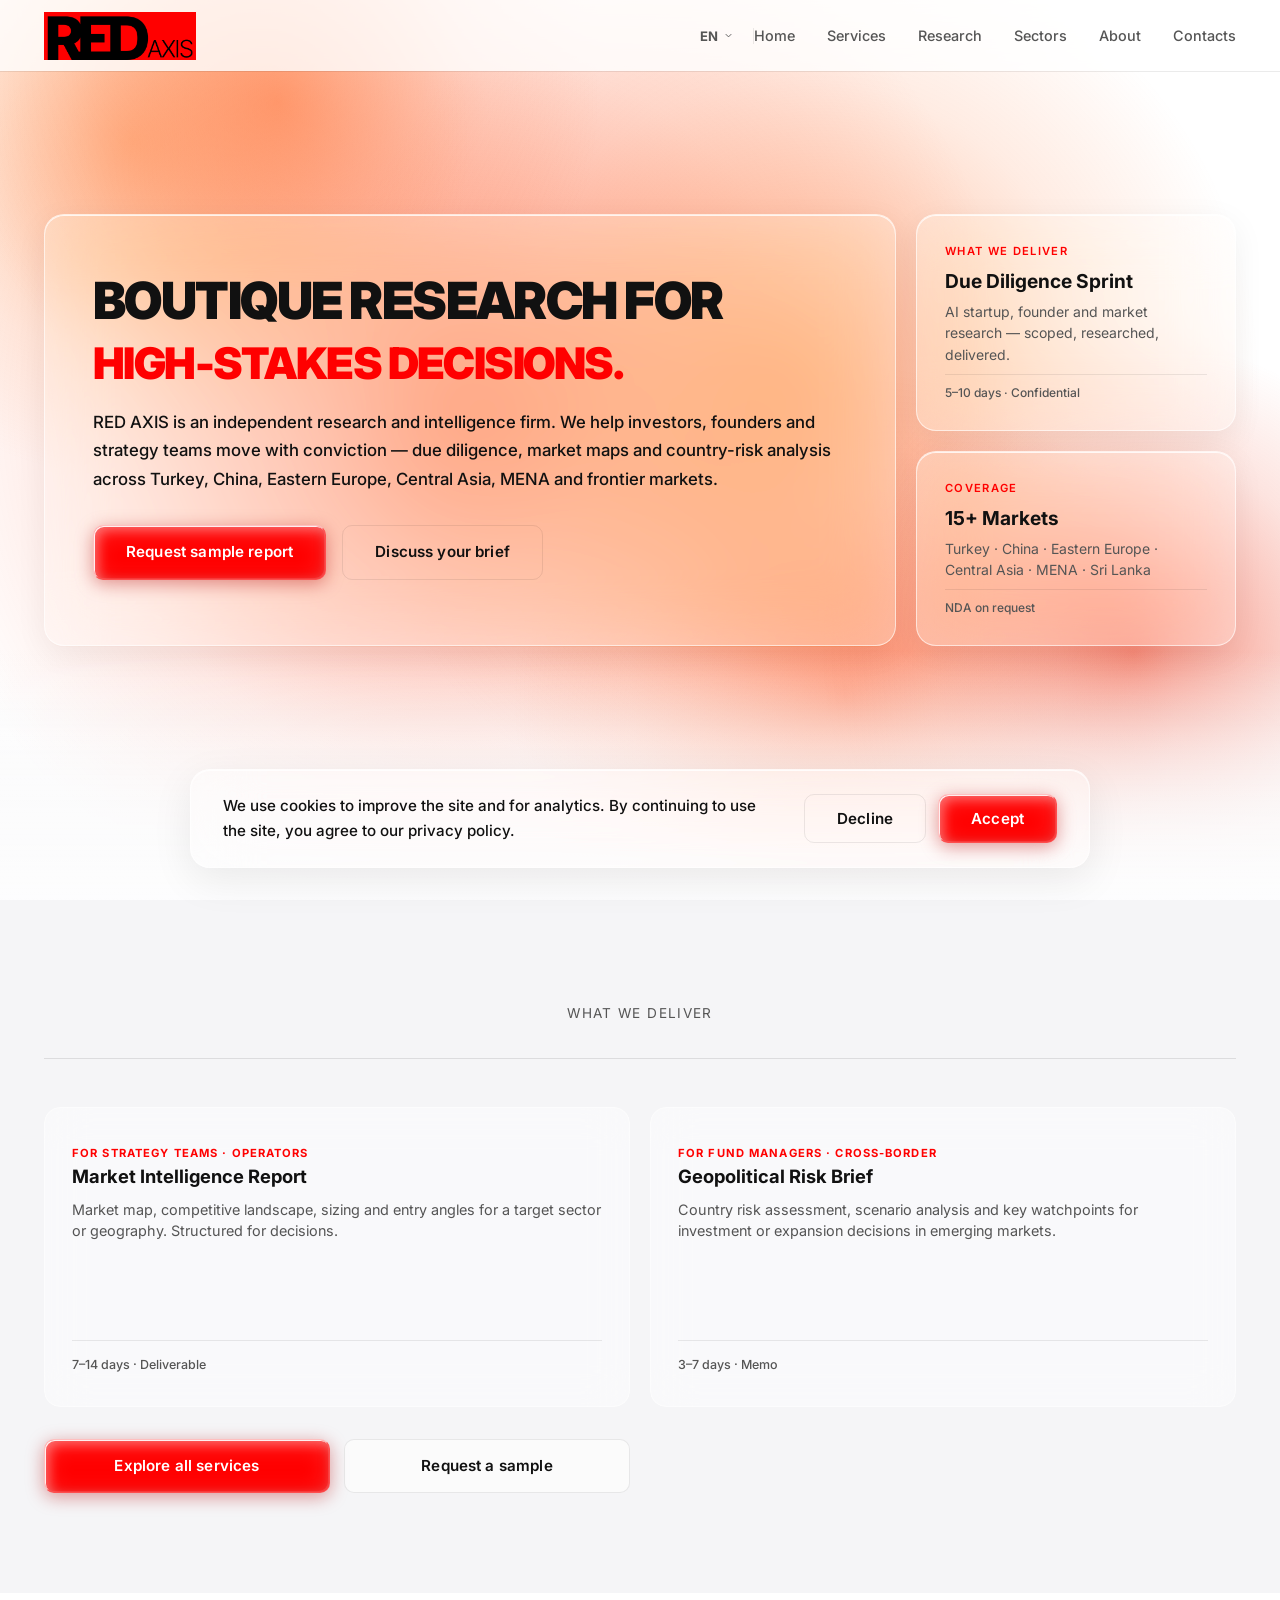
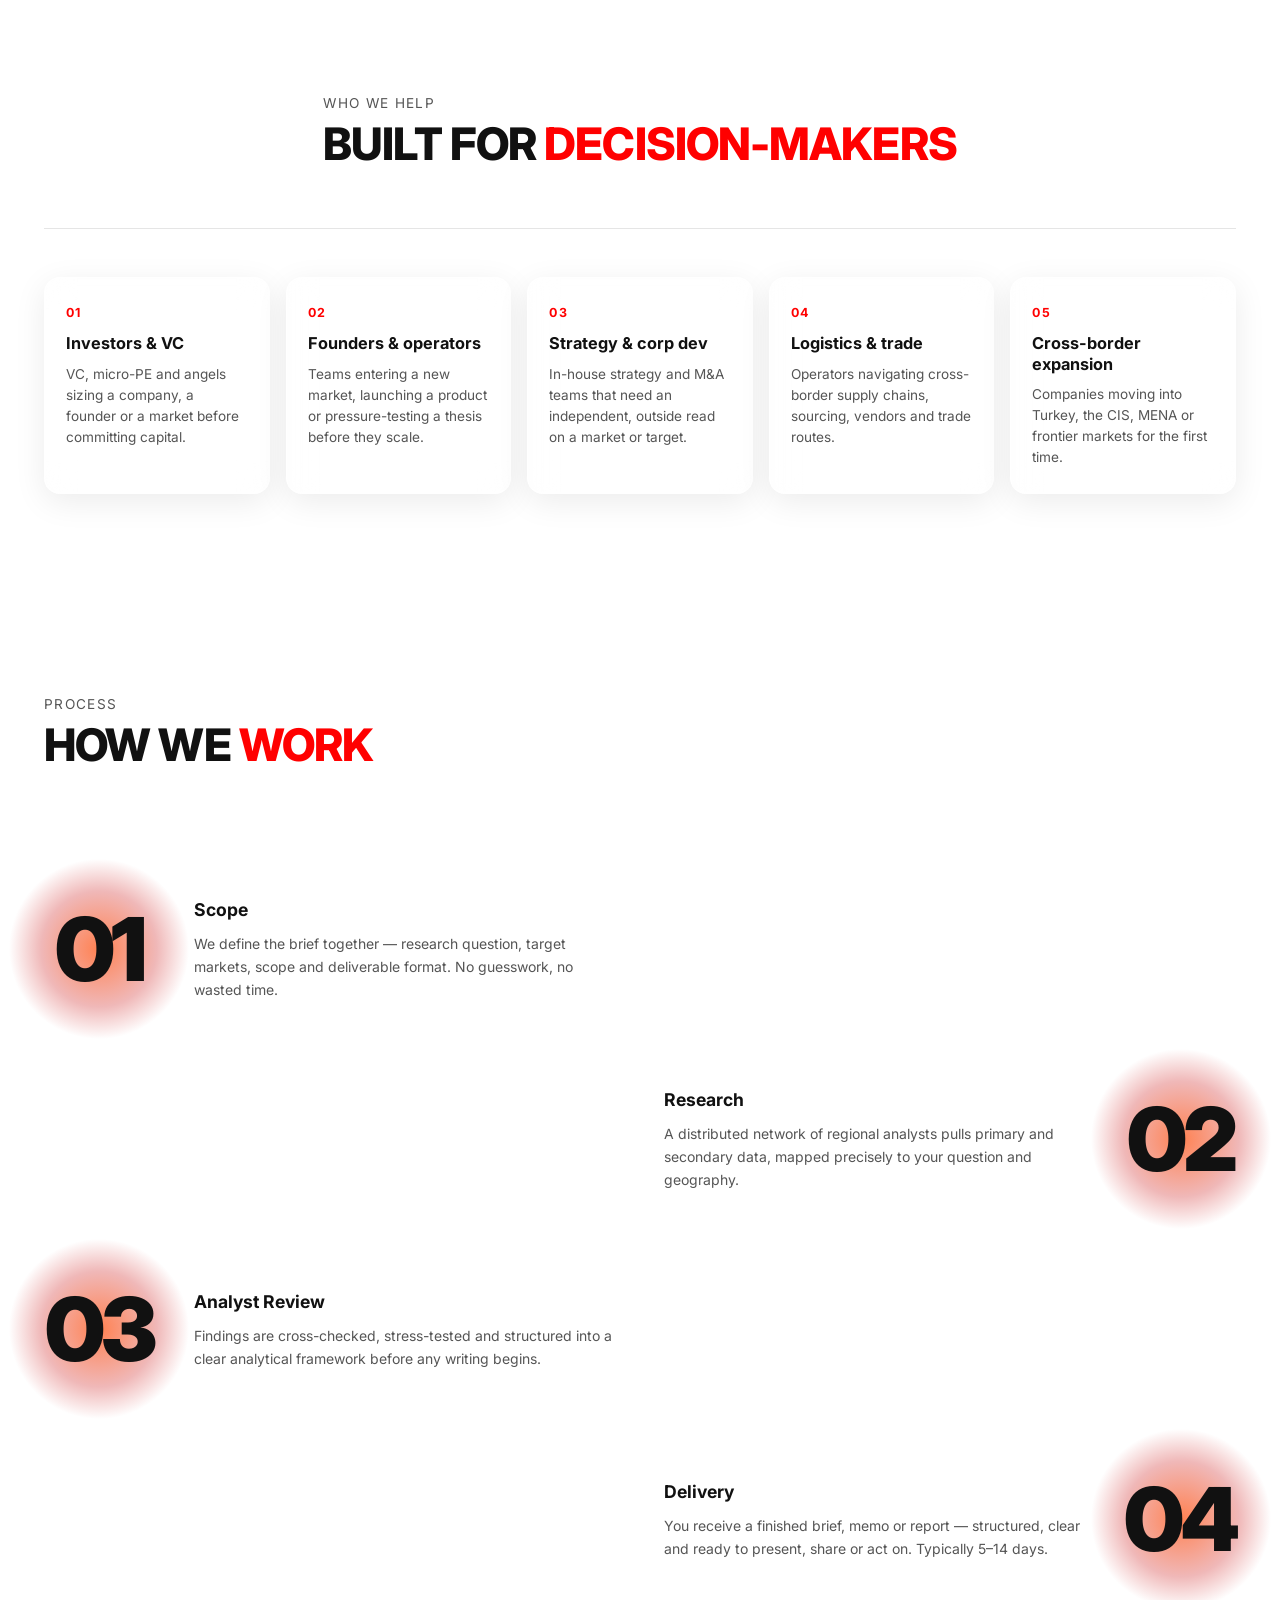
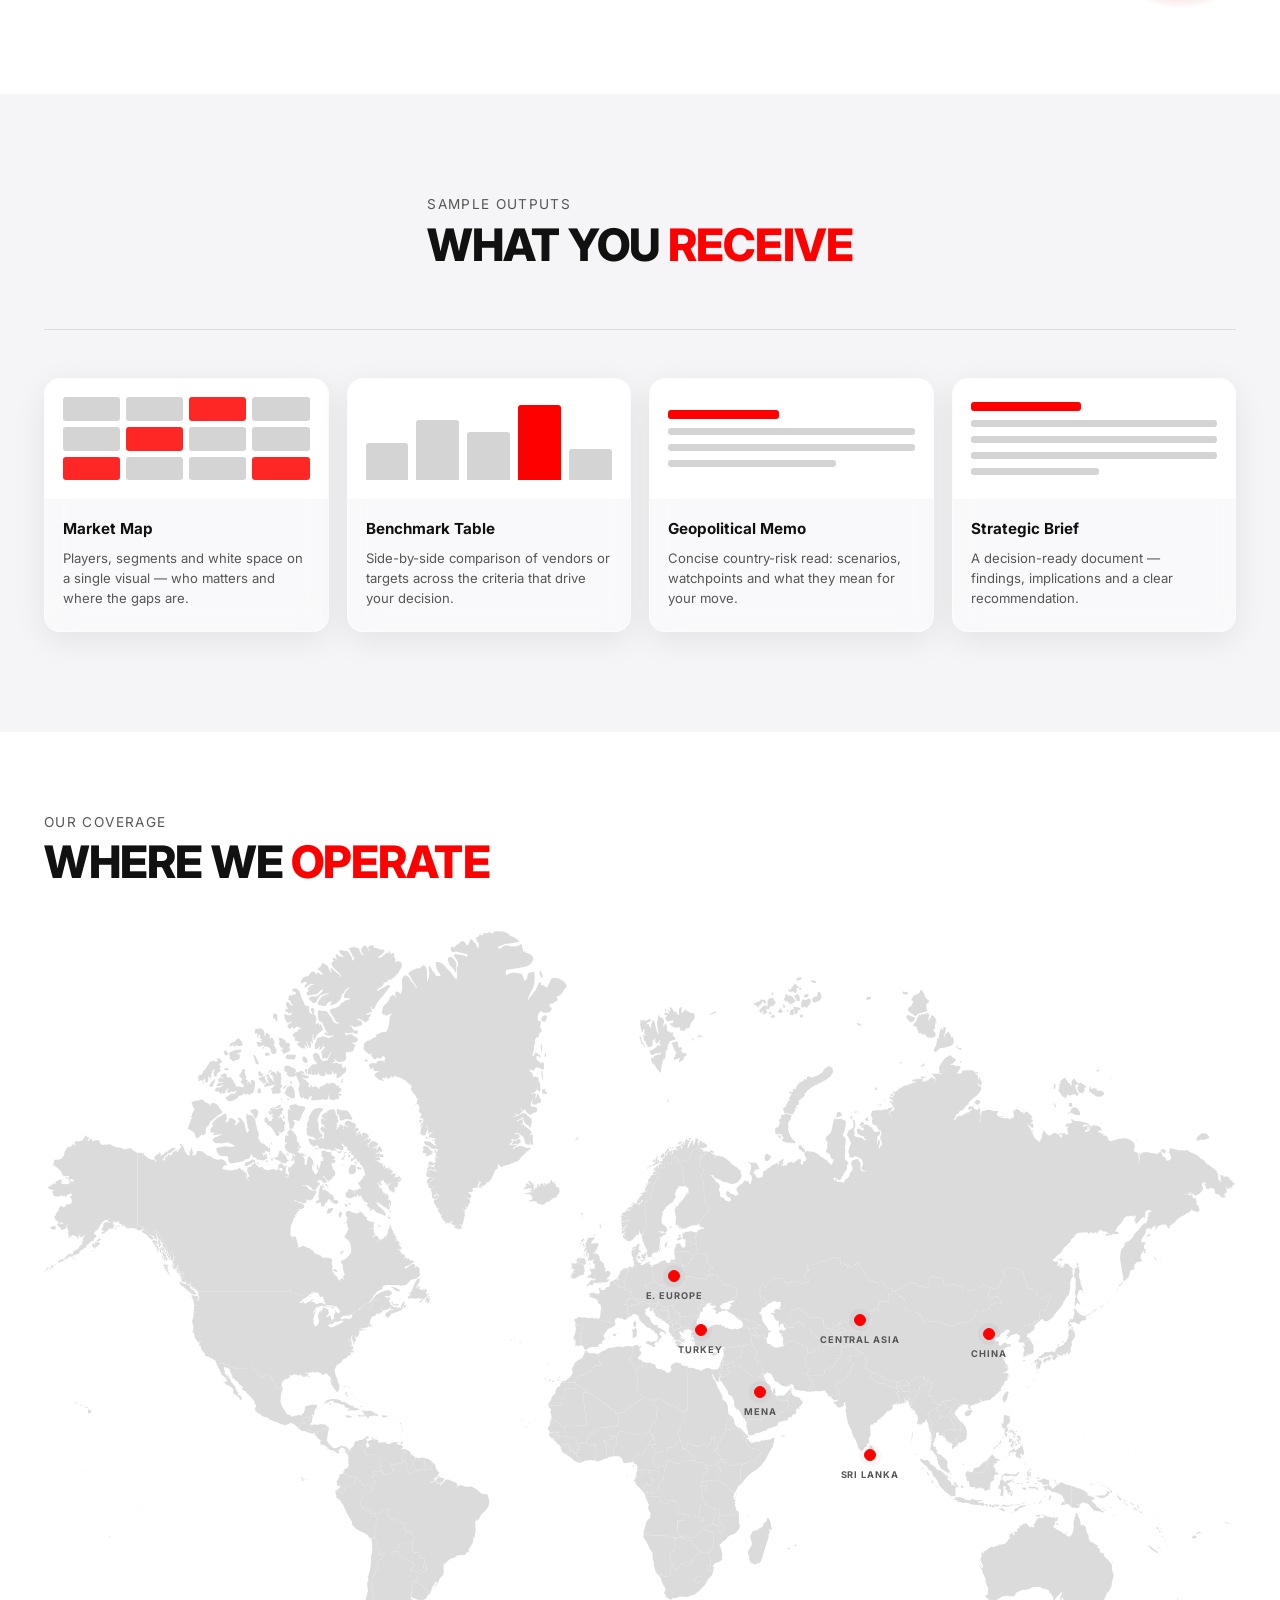
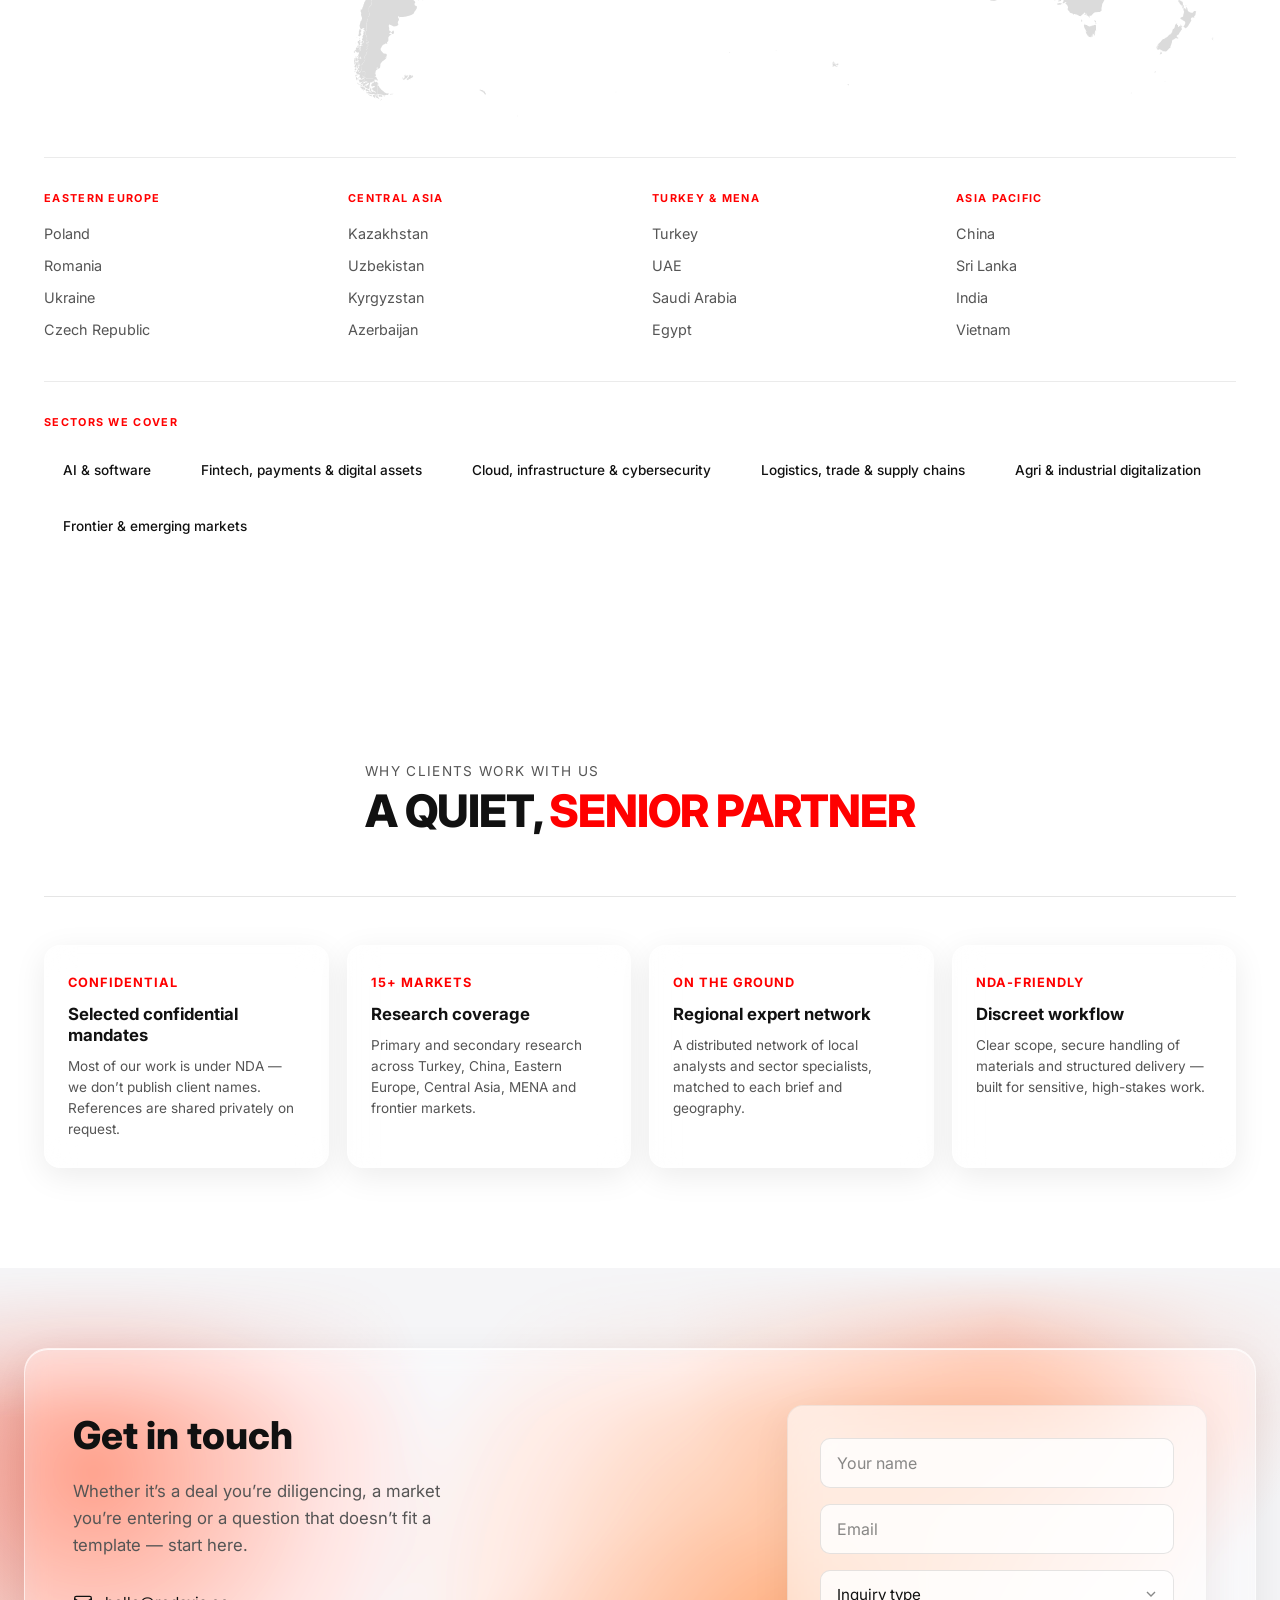
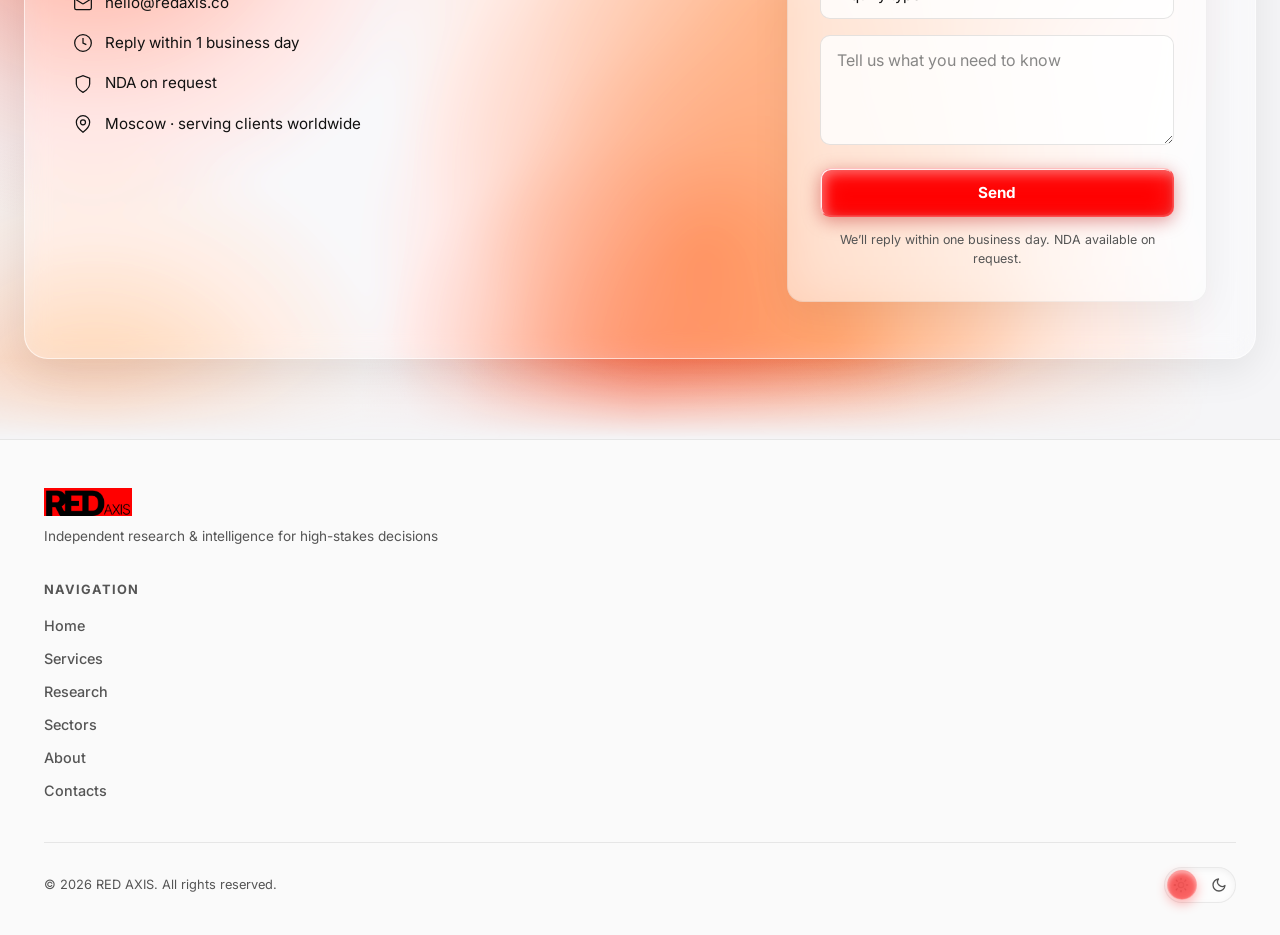
==== commit 67e7174e: "1.11.2" ====
--- a/index.html
+++ b/index.html
@@ -3,12 +3,21 @@
 <head>
     <meta charset="UTF-8">
     <meta name="viewport" content="width=device-width, initial-scale=1.0">
+    <link rel="icon" type="image/png" href="assets/favicon.png?v=1">
+    <link rel="apple-touch-icon" href="assets/favicon.png?v=1">
+    <meta name="description" content="RED AXIS is an independent boutique research and intelligence firm — due diligence, market intelligence and country-risk analysis for investors, founders and strategy teams across Turkey, China, the CIS, MENA and frontier markets.">
+    <meta property="og:type" content="website">
+    <meta property="og:site_name" content="RED AXIS">
+    <meta property="og:title" content="RED AXIS — Boutique Research & Intelligence">
+    <meta property="og:description" content="Independent research & intelligence for high-stakes, cross-border decisions.">
+    <meta property="og:image" content="assets/logo.png">
+    <meta name="twitter:card" content="summary">
     <title>RED AXIS — IT-исследования и аналитика</title>
     <meta name="description" content="RED AXIS — компания, занимающаяся IT-исследованиями, аналитикой рынков и технологическим консалтингом.">
     <link rel="preconnect" href="https://fonts.googleapis.com">
     <link rel="preconnect" href="https://fonts.gstatic.com" crossorigin>
     <link href="https://fonts.googleapis.com/css2?family=Inter:wght@300;400;500;600;700;800;900&display=swap" rel="stylesheet">
-    <link rel="stylesheet" href="styles.css?v=39">
+    <link rel="stylesheet" href="styles.css?v=75">
     <script>
         (function(){
             var t=localStorage.getItem('theme');
@@ -46,6 +55,12 @@
                     <div class="lang-switch__drop" id="headerLangDropdown">
                         <div class="lang-option" data-lang="ru">Русский</div>
                         <div class="lang-option" data-lang="en">English</div>
+                        <div class="lang-option" data-lang="zh">中文</div>
+                        <div class="lang-option" data-lang="es">Español</div>
+                        <div class="lang-option" data-lang="de">Deutsch</div>
+                        <div class="lang-option" data-lang="it">Italiano</div>
+                        <div class="lang-option" data-lang="fr">Français</div>
+                        <div class="lang-option" data-lang="tr">Türkçe</div>
                     </div>
                 </div>
                 <div class="header__lang-divider"></div>
@@ -60,6 +75,8 @@
                 <a href="index.html" class="header__link" data-i18n="nav.home">Главная</a>
                 <a href="services.html" class="header__link" data-i18n="nav.services">Наши услуги</a>
                 <a href="research.html" class="header__link" data-i18n="nav.research">Исследования</a>
+                <a href="coverage.html" class="header__link" data-i18n="nav.coverage">Покрытие</a>
+                <a href="about.html" class="header__link" data-i18n="nav.about">О нас</a>
                 <a href="contacts.html" class="header__link" data-i18n="nav.contacts">Контакты</a>
             </nav>
         </div>
@@ -68,286 +85,344 @@
     <!-- HERO -->
     <section class="hero" id="hero">
         <canvas class="hero__bg" id="heroCanvas"></canvas>
-        <div class="hero__glass">
-            <h1 class="hero__title"><span data-i18n="hero.title">Исследуем технологии.</span><span class="hero__accent" data-i18n="hero.accent">Формируем будущее.</span></h1>
-            <p class="hero__text" data-i18n="hero.text">RED AXIS — исследовательская лаборатория, которая помогает компаниям принимать стратегические решения на основе глубокой аналитики технологических рынков, трендов и инноваций. Мы превращаем данные в конкурентное преимущество.</p>
-            <div class="hero__actions">
-                <a href="#contacts" class="btn btn--primary" data-i18n="hero.btn.contact">Связаться с нами</a>
-                <a href="research.html" class="btn btn--outline" data-i18n="hero.btn.research">Наши исследования</a>
-            </div>
-        </div>
-    </section>
-
-    <!-- ADVANTAGES -->
+        <div class="hero__content">
+            <div class="hero__glass hero__glass--main">
+                <h1 class="hero__title"><span data-i18n="hero.title">Исследуем технологии.</span><span class="hero__accent" data-i18n="hero.accent">Формируем будущее.</span></h1>
+                <p class="hero__text" data-i18n="hero.text">RED AXIS — исследовательская лаборатория, которая помогает компаниям принимать стратегические решения на основе глубокой аналитики технологических рынков, трендов и инноваций. Мы превращаем данные в конкурентное преимущество.</p>
+                <div class="hero__actions">
+                    <a href="#contacts" class="btn btn--primary" data-i18n="hero.btn.contact">Связаться с нами</a>
+                    <a href="#contacts" class="btn btn--outline" data-i18n="hero.btn.research">Наши исследования</a>
+                </div>
+            </div>
+            <div class="hero__side">
+                <div class="hero__glass hero__glass--card">
+                    <span class="hero__card-eyebrow" data-i18n="hero.c1.eyebrow">What we deliver</span>
+                    <h3 class="hero__card-title" data-i18n="hero.c1.title">Due Diligence Sprint</h3>
+                    <p class="hero__card-text" data-i18n="hero.c1.text">AI startup, founder and market research — scoped, researched, delivered.</p>
+                    <div class="hero__card-meta" data-i18n="hero.c1.meta">5–10 days · Confidential</div>
+                </div>
+                <div class="hero__glass hero__glass--card">
+                    <span class="hero__card-eyebrow" data-i18n="hero.c2.eyebrow">Coverage</span>
+                    <h3 class="hero__card-title" data-i18n="hero.c2.title">15+ Markets</h3>
+                    <p class="hero__card-text" data-i18n="hero.c2.text">Turkey · China · Eastern Europe · Central Asia · MENA · Sri Lanka</p>
+                    <div class="hero__card-meta" data-i18n="hero.c2.meta">NDA on request</div>
+                </div>
+            </div>
+        </div>
+    </section>
+
+    <!-- WHAT WE DELIVER -->
     <section class="advantages" id="advantages">
         <div class="section__container">
             <div class="advantages__header">
                 <div class="advantages__header-inner">
-                    <span class="advantages__eyebrow" data-i18n="adv.eyebrow">философия</span>
-                    <h2 class="section__title" data-i18n-html="adv.title"><span class="text-accent">ПОЧЕМУ</span> RED <span style="font-weight: 300;">AXIS</span>?</h2>
+                    <span class="advantages__eyebrow" data-i18n="deliver.eyebrow">what we deliver</span>
                 </div>
             </div>
             <div class="advantages__divider"></div>
-            <div class="advantages__grid">
+            <div class="advantages__grid advantages__grid--two">
 
                 <div class="advantage-card" data-animate>
-                    <div class="advantage-card__icon">
-                        <svg viewBox="0 0 24 24" fill="none" stroke="currentColor" stroke-width="1.5"><path d="M12 2L2 7l10 5 10-5-10-5z"/><path d="m2 17 10 5 10-5"/><path d="m2 12 10 5 10-5"/></svg>
-                    </div>
-                    <h3 class="advantage-card__title" data-i18n="adv.1.title">Глубокая экспертиза</h3>
-                    <p class="advantage-card__text" data-i18n="adv.1.text">Более 10 лет опыта в исследовании IT-рынков. Наша команда — эксперты с академическим и индустриальным бэкграундом.</p>
+                    <div>
+                        <span class="advantage-card__eyebrow" data-i18n="deliver.1.eyebrow">For strategy teams · operators</span>
+                        <h3 class="advantage-card__title" data-i18n="deliver.1.title">Market Intelligence Report</h3>
+                        <p class="advantage-card__text" data-i18n="deliver.1.text">Market map, competitive landscape, sizing and entry angles for a target sector or geography. Structured for decisions.</p>
+                    </div>
+                    <div class="advantage-card__timeline" data-i18n="deliver.1.time">7–14 days · Deliverable</div>
                 </div>
 
                 <div class="advantage-card" data-animate>
-                    <div class="advantage-card__icon">
-                        <svg viewBox="0 0 24 24" fill="none" stroke="currentColor" stroke-width="1.5"><path d="M22 12h-4l-3 9L9 3l-3 9H2"/></svg>
-                    </div>
-                    <h3 class="advantage-card__title" data-i18n="adv.2.title">Data-driven подход</h3>
-                    <p class="advantage-card__text" data-i18n="adv.2.text">Каждое исследование базируется на проверенных данных и количественных метриках, а не на предположениях.</p>
-                </div>
-
-                <div class="advantage-card" data-animate>
-                    <div class="advantage-card__icon">
-                        <svg viewBox="0 0 24 24" fill="none" stroke="currentColor" stroke-width="1.5"><circle cx="12" cy="12" r="10"/><path d="M12 6v6l4 2"/></svg>
-                    </div>
-                    <h3 class="advantage-card__title" data-i18n="adv.3.title">Скорость и точность</h3>
-                    <p class="advantage-card__text" data-i18n="adv.3.text">Быстрая подготовка отчётов без потери качества. Сжатые сроки — наше конкурентное преимущество.</p>
-                </div>
-
-                <div class="advantage-card" data-animate>
-                    <div class="advantage-card__icon">
-                        <svg viewBox="0 0 24 24" fill="none" stroke="currentColor" stroke-width="1.5"><path d="M17 21v-2a4 4 0 0 0-4-4H5a4 4 0 0 0-4 4v2"/><circle cx="9" cy="7" r="4"/><path d="M23 21v-2a4 4 0 0 0-3-3.87"/><path d="M16 3.13a4 4 0 0 1 0 7.75"/></svg>
-                    </div>
-                    <h3 class="advantage-card__title" data-i18n="adv.4.title">Индивидуальный подход</h3>
-                    <p class="advantage-card__text" data-i18n="adv.4.text">Каждый проект уникален. Мы адаптируем методологию под конкретные задачи и отрасль клиента.</p>
-                </div>
-
-                <div class="advantage-card" data-animate>
-                    <div class="advantage-card__icon">
-                        <svg viewBox="0 0 24 24" fill="none" stroke="currentColor" stroke-width="1.5"><path d="M12 22s8-4 8-10V5l-8-3-8 3v7c0 6 8 10 8 10z"/></svg>
-                    </div>
-                    <h3 class="advantage-card__title" data-i18n="adv.5.title">Конфиденциальность</h3>
-                    <p class="advantage-card__text" data-i18n="adv.5.text">Строгие NDA и политика защиты данных. Ваши исследования и стратегии остаются только вашими.</p>
-                </div>
-
-            </div>
-        </div>
-    </section>
-
-    <!-- SPECIALISTS -->
-    <section class="specialists" id="specialists">
+                    <div>
+                        <span class="advantage-card__eyebrow" data-i18n="deliver.2.eyebrow">For fund managers · cross-border</span>
+                        <h3 class="advantage-card__title" data-i18n="deliver.2.title">Geopolitical Risk Brief</h3>
+                        <p class="advantage-card__text" data-i18n="deliver.2.text">Country risk assessment, scenario analysis and key watchpoints for investment or expansion decisions in emerging markets.</p>
+                    </div>
+                    <div class="advantage-card__timeline" data-i18n="deliver.2.time">3–7 days · Memo</div>
+                </div>
+
+            </div>
+
+            <div class="services-cta-row" data-animate>
+                <a href="services.html" class="btn btn--primary" data-i18n="btn.explore">Explore all services</a>
+                <a href="contacts.html" class="btn btn--outline" data-i18n="btn.sample">Request a sample</a>
+            </div>
+        </div>
+    </section>
+
+    <!-- WHO WE HELP -->
+    <section class="who" id="who-we-help">
         <div class="section__container">
-            <h2 class="section__title text-accent" style="text-transform:uppercase;letter-spacing:-0.04em;" data-i18n="spec.title">НАШИ СПЕЦИАЛИСТЫ</h2>
-            <p class="section__subtitle" style="margin-bottom:24px;" data-i18n="spec.subtitle">Команда экспертов с глубоким пониманием технологий и рынков</p>
+            <div class="advantages__header">
+                <div class="advantages__header-inner">
+                    <span class="advantages__eyebrow" data-i18n="who.eyebrow">who we help</span>
+                    <h2 class="section__title" data-i18n-html="who.title">BUILT FOR <span class="text-accent">DECISION-MAKERS</span></h2>
+                </div>
+            </div>
             <div class="advantages__divider"></div>
-            <div class="carousel" id="specialistsCarousel" data-infinite="true">
-                <button class="carousel__btn carousel__btn--prev" data-dir="-1" aria-label="Назад">
-                    <svg viewBox="0 0 24 24" fill="none" stroke="currentColor" stroke-width="2"><path d="m15 18-6-6 6-6"/></svg>
-                </button>
-                <div class="carousel__track-wrapper">
-                    <div class="carousel__track" id="specialistsTrack">
-
-                        <div class="carousel__slide">
-                            <div class="specialist-card">
-                                <div class="specialist-card__photo"><img src="icons/spec_1.jpg" alt="Михаил Романов" style="width:100%;height:100%;object-fit:cover;display:block;"></div>
-                                <div class="specialist-card__info">
-                                    <div class="specialist-card__name">Михаил Романов</div>
-                                    <div class="specialist-card__role">Lead Research Analyst</div>
-                                    <div class="specialist-card__education">
-                                        <svg viewBox="0 0 24 24" fill="none" stroke="currentColor" stroke-width="2"><path d="m4 10 8-5 8 5-8 5-8-5Z"/><path d="M4 14v4l8 5 8-5v-4"/></svg>
-                                        <span data-i18n="spec.1.edu">МГУ, Прикладная математика и информатика</span>
-                                    </div>
-                                    <p class="specialist-card__text" data-i18n="spec.1.text">Эксперт в области машинного обучения и оценки потенциала AI-стартапов.</p>
-                                </div>
-                            </div>
-                        </div>
-
-                        <div class="carousel__slide">
-                            <div class="specialist-card">
-                                <div class="specialist-card__photo"><img src="icons/spec_2.jpg" alt="Илья Смирнов" style="width:100%;height:100%;object-fit:cover;display:block;"></div>
-                                <div class="specialist-card__info">
-                                    <div class="specialist-card__name">Илья Смирнов</div>
-                                    <div class="specialist-card__role">Senior Fintech Analyst</div>
-                                    <div class="specialist-card__education">
-                                        <svg viewBox="0 0 24 24" fill="none" stroke="currentColor" stroke-width="2"><path d="m4 10 8-5 8 5-8 5-8-5Z"/><path d="M4 14v4l8 5 8-5v-4"/></svg>
-                                        <span data-i18n="spec.2.edu">ВШЭ, Экономика и финансы</span>
-                                    </div>
-                                    <p class="specialist-card__text" data-i18n="spec.2.text">Специализируется на финтех-рынках, цифровых валютах и платёжных инновациях.</p>
-                                </div>
-                            </div>
-                        </div>
-
-                        <div class="carousel__slide">
-                            <div class="specialist-card">
-                                <div class="specialist-card__photo"><img src="icons/spec_3.jpg" alt="Артем Лебедев" style="width:100%;height:100%;object-fit:cover;display:block;"></div>
-                                <div class="specialist-card__info">
-                                    <div class="specialist-card__name">Артем Лебедев</div>
-                                    <div class="specialist-card__role">Cybersecurity Expert</div>
-                                    <div class="specialist-card__education">
-                                        <svg viewBox="0 0 24 24" fill="none" stroke="currentColor" stroke-width="2"><path d="m4 10 8-5 8 5-8 5-8-5Z"/><path d="M4 14v4l8 5 8-5v-4"/></svg>
-                                        <span data-i18n="spec.3.edu">МГТУ им. Баумана, Информационная безопасность</span>
-                                    </div>
-                                    <p class="specialist-card__text" data-i18n="spec.3.text">Более 10 лет опыта анализа уязвимостей и корпоративных защитных решений.</p>
-                                </div>
-                            </div>
-                        </div>
-
-                        <div class="carousel__slide">
-                            <div class="specialist-card">
-                                <div class="specialist-card__photo"><img src="icons/spec_4.jpg" alt="Виктор Ким" style="width:100%;height:100%;object-fit:cover;display:block;"></div>
-                                <div class="specialist-card__info">
-                                    <div class="specialist-card__name">Виктор Ким</div>
-                                    <div class="specialist-card__role">Cloud Architecture Analyst</div>
-                                    <div class="specialist-card__education">
-                                        <svg viewBox="0 0 24 24" fill="none" stroke="currentColor" stroke-width="2"><path d="m4 10 8-5 8 5-8 5-8-5Z"/><path d="M4 14v4l8 5 8-5v-4"/></svg>
-                                        <span data-i18n="spec.4.edu">МФТИ, Системная архитектура</span>
-                                    </div>
-                                    <p class="specialist-card__text" data-i18n="spec.4.text">Оценивает рынки облачных провайдеров и стратегии SaaS-миграции.</p>
-                                </div>
-                            </div>
-                        </div>
-
-                        <div class="carousel__slide">
-                            <div class="specialist-card">
-                                <div class="specialist-card__photo"><img src="icons/spec_5.jpg" alt="Александр Иванов" style="width:100%;height:100%;object-fit:cover;display:block;"></div>
-                                <div class="specialist-card__info">
-                                    <div class="specialist-card__name">Александр Иванов</div>
-                                    <div class="specialist-card__role">Senior Data Engineer</div>
-                                    <div class="specialist-card__education">
-                                        <svg viewBox="0 0 24 24" fill="none" stroke="currentColor" stroke-width="2"><path d="m4 10 8-5 8 5-8 5-8-5Z"/><path d="M4 14v4l8 5 8-5v-4"/></svg>
-                                        <span data-i18n="spec.5.edu">СПбГУ, Программная инженерия</span>
-                                    </div>
-                                    <p class="specialist-card__text" data-i18n="spec.5.text">Архитектор петабайтных хранилищ данных и потоковой обработки.</p>
-                                </div>
-                            </div>
-                        </div>
-
-                        <div class="carousel__slide">
-                            <div class="specialist-card">
-                                <div class="specialist-card__photo"><img src="icons/spec_1.jpg" alt="Максим Соколов" style="width:100%;height:100%;object-fit:cover;display:block;"></div>
-                                <div class="specialist-card__info">
-                                    <div class="specialist-card__name">Максим Соколов</div>
-                                    <div class="specialist-card__role">UX Research Lead</div>
-                                    <div class="specialist-card__education">
-                                        <svg viewBox="0 0 24 24" fill="none" stroke="currentColor" stroke-width="2"><path d="m4 10 8-5 8 5-8 5-8-5Z"/><path d="M4 14v4l8 5 8-5v-4"/></svg>
-                                        <span data-i18n="spec.6.edu">ВШЭ, Психология и дизайн</span>
-                                    </div>
-                                    <p class="specialist-card__text" data-i18n="spec.6.text">Анализ пользовательского поведения и проектирование сложных B2B интерфейсов.</p>
-                                </div>
-                            </div>
-                        </div>
-
-                        <div class="carousel__slide">
-                            <div class="specialist-card">
-                                <div class="specialist-card__photo"><img src="icons/spec_2.jpg" alt="Олег Васильев" style="width:100%;height:100%;object-fit:cover;display:block;"></div>
-                                <div class="specialist-card__info">
-                                    <div class="specialist-card__name">Олег Васильев</div>
-                                    <div class="specialist-card__role">AI Strategy Consultant</div>
-                                    <div class="specialist-card__education">
-                                        <svg viewBox="0 0 24 24" fill="none" stroke="currentColor" stroke-width="2"><path d="m4 10 8-5 8 5-8 5-8-5Z"/><path d="M4 14v4l8 5 8-5v-4"/></svg>
-                                        <span data-i18n="spec.7.edu">Сколтех, Инновации и бизнес</span>
-                                    </div>
-                                    <p class="specialist-card__text" data-i18n="spec.7.text">Внедрение ИИ-решений в корпоративные процессы. Автор 10+ публикаций.</p>
-                                </div>
-                            </div>
-                        </div>
-
-                    </div>
-                </div>
-                <button class="carousel__btn carousel__btn--next" data-dir="1" aria-label="Вперёд">
-                    <svg viewBox="0 0 24 24" fill="none" stroke="currentColor" stroke-width="2"><path d="m9 18 6-6-6-6"/></svg>
-                </button>
-            </div>
-        </div>
-    </section>
-
-    <!-- PARTNERS -->
-    <section class="partners" id="partners">
-        <div class="section__container" style="padding-top:0;padding-bottom:0;">
-            <h2 class="section__title" style="text-transform:uppercase;letter-spacing:-0.04em;text-align:center;" data-i18n-html="partners.title">НАМ <span class="text-accent">ДОВЕРЯЮТ</span></h2>
+            <div class="who__grid">
+                <div class="who-card" data-animate>
+                    <span class="who-card__num">01</span>
+                    <h3 class="who-card__title" data-i18n="who.1.title">Investors &amp; VC</h3>
+                    <p class="who-card__text" data-i18n="who.1.text">VC, micro-PE and angels sizing a company, a founder or a market before committing capital.</p>
+                </div>
+                <div class="who-card" data-animate>
+                    <span class="who-card__num">02</span>
+                    <h3 class="who-card__title" data-i18n="who.2.title">Founders &amp; operators</h3>
+                    <p class="who-card__text" data-i18n="who.2.text">Teams entering a new market, launching a product or pressure-testing a thesis before they scale.</p>
+                </div>
+                <div class="who-card" data-animate>
+                    <span class="who-card__num">03</span>
+                    <h3 class="who-card__title" data-i18n="who.3.title">Strategy &amp; corp dev</h3>
+                    <p class="who-card__text" data-i18n="who.3.text">In-house strategy and M&amp;A teams that need an independent, outside read on a market or target.</p>
+                </div>
+                <div class="who-card" data-animate>
+                    <span class="who-card__num">04</span>
+                    <h3 class="who-card__title" data-i18n="who.4.title">Logistics &amp; trade</h3>
+                    <p class="who-card__text" data-i18n="who.4.text">Operators navigating cross-border supply chains, sourcing, vendors and trade routes.</p>
+                </div>
+                <div class="who-card" data-animate>
+                    <span class="who-card__num">05</span>
+                    <h3 class="who-card__title" data-i18n="who.5.title">Cross-border expansion</h3>
+                    <p class="who-card__text" data-i18n="who.5.text">Companies moving into Turkey, the CIS, MENA or frontier markets for the first time.</p>
+                </div>
+            </div>
+        </div>
+    </section>
+
+    <!-- HOW WE WORK -->
+    <section class="how-we-work" id="how-we-work">
+        <div class="how-we-work__inner">
+            <div class="hww__header">
+                <div class="advantages__header-inner">
+                    <span class="advantages__eyebrow" data-i18n="how.eyebrow">process</span>
+                    <h2 class="section__title" data-i18n-html="how.title">HOW WE <span class="text-accent">WORK</span></h2>
+                </div>
+            </div>
+            <div class="hww__steps">
+                <svg class="hww__line-svg" id="hwwLineSvg" aria-hidden="true">
+                    <path class="hww__line-path" id="hwwLinePath" d=""/>
+                </svg>
+
+                <div class="hww__step hww__step--left">
+                    <div class="hww__step-num-wrap">
+                        <div class="hww__glow"></div>
+                        <span class="hww__num">01</span>
+                    </div>
+                    <div class="hww__step-body">
+                        <h3 class="hww__step-title" data-i18n="how.1.title">Scope</h3>
+                        <p class="hww__step-text" data-i18n="how.1.text">We define the brief together — research question, target markets, scope and deliverable format. No guesswork, no wasted time.</p>
+                    </div>
+                </div>
+
+                <div class="hww__step hww__step--right">
+                    <div class="hww__step-num-wrap">
+                        <div class="hww__glow"></div>
+                        <span class="hww__num">02</span>
+                    </div>
+                    <div class="hww__step-body">
+                        <h3 class="hww__step-title" data-i18n="how.2.title">Research</h3>
+                        <p class="hww__step-text" data-i18n="how.2.text">A distributed network of regional analysts pulls primary and secondary data, mapped precisely to your question and geography.</p>
+                    </div>
+                </div>
+
+                <div class="hww__step hww__step--left">
+                    <div class="hww__step-num-wrap">
+                        <div class="hww__glow"></div>
+                        <span class="hww__num">03</span>
+                    </div>
+                    <div class="hww__step-body">
+                        <h3 class="hww__step-title" data-i18n="how.3.title">Analyst Review</h3>
+                        <p class="hww__step-text" data-i18n="how.3.text">Findings are cross-checked, stress-tested and structured into a clear analytical framework before any writing begins.</p>
+                    </div>
+                </div>
+
+                <div class="hww__step hww__step--right">
+                    <div class="hww__step-num-wrap">
+                        <div class="hww__glow"></div>
+                        <span class="hww__num">04</span>
+                    </div>
+                    <div class="hww__step-body">
+                        <h3 class="hww__step-title" data-i18n="how.4.title">Delivery</h3>
+                        <p class="hww__step-text" data-i18n="how.4.text">You receive a finished brief, memo or report — structured, clear and ready to present, share or act on. Typically 5–14 days.</p>
+                    </div>
+                </div>
+            </div>
+        </div>
+    </section>
+
+    <!-- SAMPLE OUTPUTS -->
+    <section class="samples" id="sample-outputs">
+        <div class="section__container">
+            <div class="advantages__header">
+                <div class="advantages__header-inner">
+                    <span class="advantages__eyebrow" data-i18n="samples.eyebrow">sample outputs</span>
+                    <h2 class="section__title" data-i18n-html="samples.title">WHAT YOU <span class="text-accent">RECEIVE</span></h2>
+                </div>
+            </div>
             <div class="advantages__divider"></div>
-        </div>
-        <div class="partners__marquee">
-            <div class="partners__marquee-fade partners__marquee-fade--left"></div>
-            <div class="partners__marquee-fade partners__marquee-fade--right"></div>
-            <div class="partners__track partners__track--right">
-                <div class="partners__list">
-                    <div class="partner-card glass-card"><img src="иконки/3m.png" alt="3M"></div>
-                    <div class="partner-card glass-card"><img src="иконки/apple.png" alt="Apple"></div>
-                    <div class="partner-card glass-card"><img src="иконки/burger-king.png" alt="Burger King"></div>
-                    <div class="partner-card glass-card"><img src="иконки/fedex.png" alt="FedEx"></div>
-                    <div class="partner-card glass-card"><img src="иконки/huawei.png" alt="Huawei"></div>
-                    <div class="partner-card glass-card"><img src="иконки/ibm.png" alt="IBM"></div>
-                    <div class="partner-card glass-card"><img src="иконки/instagram.png" alt="Instagram"></div>
-                    <div class="partner-card glass-card"><img src="иконки/mcdonalds.png" alt="McDonalds"></div>
-                </div>
-                <div class="partners__list">
-                    <div class="partner-card glass-card"><img src="иконки/3m.png" alt="3M"></div>
-                    <div class="partner-card glass-card"><img src="иконки/apple.png" alt="Apple"></div>
-                    <div class="partner-card glass-card"><img src="иконки/burger-king.png" alt="Burger King"></div>
-                    <div class="partner-card glass-card"><img src="иконки/fedex.png" alt="FedEx"></div>
-                    <div class="partner-card glass-card"><img src="иконки/huawei.png" alt="Huawei"></div>
-                    <div class="partner-card glass-card"><img src="иконки/ibm.png" alt="IBM"></div>
-                    <div class="partner-card glass-card"><img src="иконки/instagram.png" alt="Instagram"></div>
-                    <div class="partner-card glass-card"><img src="иконки/mcdonalds.png" alt="McDonalds"></div>
-                </div>
-                <div class="partners__list">
-                    <div class="partner-card glass-card"><img src="иконки/3m.png" alt="3M"></div>
-                    <div class="partner-card glass-card"><img src="иконки/apple.png" alt="Apple"></div>
-                    <div class="partner-card glass-card"><img src="иконки/burger-king.png" alt="Burger King"></div>
-                    <div class="partner-card glass-card"><img src="иконки/fedex.png" alt="FedEx"></div>
-                    <div class="partner-card glass-card"><img src="иконки/huawei.png" alt="Huawei"></div>
-                    <div class="partner-card glass-card"><img src="иконки/ibm.png" alt="IBM"></div>
-                    <div class="partner-card glass-card"><img src="иконки/instagram.png" alt="Instagram"></div>
-                    <div class="partner-card glass-card"><img src="иконки/mcdonalds.png" alt="McDonalds"></div>
-                </div>
-                <div class="partners__list">
-                    <div class="partner-card glass-card"><img src="иконки/3m.png" alt="3M"></div>
-                    <div class="partner-card glass-card"><img src="иконки/apple.png" alt="Apple"></div>
-                    <div class="partner-card glass-card"><img src="иконки/burger-king.png" alt="Burger King"></div>
-                    <div class="partner-card glass-card"><img src="иконки/fedex.png" alt="FedEx"></div>
-                    <div class="partner-card glass-card"><img src="иконки/huawei.png" alt="Huawei"></div>
-                    <div class="partner-card glass-card"><img src="иконки/ibm.png" alt="IBM"></div>
-                    <div class="partner-card glass-card"><img src="иконки/instagram.png" alt="Instagram"></div>
-                    <div class="partner-card glass-card"><img src="иконки/mcdonalds.png" alt="McDonalds"></div>
-                </div>
-            </div>
-            <div class="partners__track partners__track--left">
-                <div class="partners__list">
-                    <div class="partner-card glass-card"><img src="иконки/netflix.png" alt="Netflix"></div>
-                    <div class="partner-card glass-card"><img src="иконки/sony.png" alt="Sony"></div>
-                    <div class="partner-card glass-card"><img src="иконки/tik-tok.png" alt="TikTok"></div>
-                    <div class="partner-card glass-card"><img src="иконки/uber.png" alt="Uber"></div>
-                    <div class="partner-card glass-card"><img src="иконки/unilever.png" alt="Unilever"></div>
-                    <div class="partner-card glass-card"><img src="иконки/unsplash.png" alt="Unsplash"></div>
-                    <div class="partner-card glass-card"><img src="иконки/vk.png" alt="VK"></div>
-                </div>
-                <div class="partners__list">
-                    <div class="partner-card glass-card"><img src="иконки/netflix.png" alt="Netflix"></div>
-                    <div class="partner-card glass-card"><img src="иконки/sony.png" alt="Sony"></div>
-                    <div class="partner-card glass-card"><img src="иконки/tik-tok.png" alt="TikTok"></div>
-                    <div class="partner-card glass-card"><img src="иконки/uber.png" alt="Uber"></div>
-                    <div class="partner-card glass-card"><img src="иконки/unilever.png" alt="Unilever"></div>
-                    <div class="partner-card glass-card"><img src="иконки/unsplash.png" alt="Unsplash"></div>
-                    <div class="partner-card glass-card"><img src="иконки/vk.png" alt="VK"></div>
-                </div>
-                <div class="partners__list">
-                    <div class="partner-card glass-card"><img src="иконки/netflix.png" alt="Netflix"></div>
-                    <div class="partner-card glass-card"><img src="иконки/sony.png" alt="Sony"></div>
-                    <div class="partner-card glass-card"><img src="иконки/tik-tok.png" alt="TikTok"></div>
-                    <div class="partner-card glass-card"><img src="иконки/uber.png" alt="Uber"></div>
-                    <div class="partner-card glass-card"><img src="иконки/unilever.png" alt="Unilever"></div>
-                    <div class="partner-card glass-card"><img src="иконки/unsplash.png" alt="Unsplash"></div>
-                    <div class="partner-card glass-card"><img src="иконки/vk.png" alt="VK"></div>
-                </div>
-                <div class="partners__list">
-                    <div class="partner-card glass-card"><img src="иконки/netflix.png" alt="Netflix"></div>
-                    <div class="partner-card glass-card"><img src="иконки/sony.png" alt="Sony"></div>
-                    <div class="partner-card glass-card"><img src="иконки/tik-tok.png" alt="TikTok"></div>
-                    <div class="partner-card glass-card"><img src="иконки/uber.png" alt="Uber"></div>
-                    <div class="partner-card glass-card"><img src="иконки/unilever.png" alt="Unilever"></div>
-                    <div class="partner-card glass-card"><img src="иконки/unsplash.png" alt="Unsplash"></div>
-                    <div class="partner-card glass-card"><img src="иконки/vk.png" alt="VK"></div>
+            <div class="samples__grid">
+                <div class="sample-card" data-animate>
+                    <div class="sample-mock sample-mock--map" aria-hidden="true">
+                        <span></span><span></span><span></span><span></span>
+                        <span></span><span></span><span></span><span></span>
+                        <span></span><span></span><span></span><span></span>
+                    </div>
+                    <div class="sample-card__body">
+                        <span class="sample-card__tag" data-i18n="samples.1.tag">Market Map</span>
+                        <p class="sample-card__text" data-i18n="samples.1.text">Players, segments and white space on a single visual — who matters and where the gaps are.</p>
+                    </div>
+                </div>
+                <div class="sample-card" data-animate>
+                    <div class="sample-mock sample-mock--bars" aria-hidden="true">
+                        <i style="--h:45%"></i><i style="--h:72%"></i><i style="--h:58%"></i><i style="--h:90%"></i><i style="--h:38%"></i>
+                    </div>
+                    <div class="sample-card__body">
+                        <span class="sample-card__tag" data-i18n="samples.2.tag">Benchmark Table</span>
+                        <p class="sample-card__text" data-i18n="samples.2.text">Side-by-side comparison of vendors or targets across the criteria that drive your decision.</p>
+                    </div>
+                </div>
+                <div class="sample-card" data-animate>
+                    <div class="sample-mock sample-mock--lines" aria-hidden="true">
+                        <b></b><i></i><i></i><i style="width:68%"></i>
+                    </div>
+                    <div class="sample-card__body">
+                        <span class="sample-card__tag" data-i18n="samples.3.tag">Geopolitical Memo</span>
+                        <p class="sample-card__text" data-i18n="samples.3.text">Concise country-risk read: scenarios, watchpoints and what they mean for your move.</p>
+                    </div>
+                </div>
+                <div class="sample-card" data-animate>
+                    <div class="sample-mock sample-mock--lines" aria-hidden="true">
+                        <b></b><i></i><i></i><i></i><i style="width:52%"></i>
+                    </div>
+                    <div class="sample-card__body">
+                        <span class="sample-card__tag" data-i18n="samples.4.tag">Strategic Brief</span>
+                        <p class="sample-card__text" data-i18n="samples.4.text">A decision-ready document — findings, implications and a clear recommendation.</p>
+                    </div>
+                </div>
+            </div>
+        </div>
+    </section>
+
+    <!-- COVERAGE MAP -->
+    <section class="coverage-map" id="coverage-map">
+        <div class="coverage-map__inner">
+        <div class="coverage-map__header">
+            <div class="advantages__header-inner">
+                <span class="advantages__eyebrow" data-i18n="covmap.eyebrow">our coverage</span>
+                <h2 class="section__title" data-i18n-html="covmap.title">WHERE WE <span class="text-accent">OPERATE</span></h2>
+            </div>
+        </div>
+        <div class="coverage-map__wrap">
+            <img src="assets/world.svg" class="coverage-map__img" alt="World coverage map" aria-hidden="true">
+            <div class="map-marker" style="left:55.09%;top:50.7%">
+                <div class="map-marker__dot"></div>
+                <span class="map-marker__label" data-i18n="geo.turkey">Turkey</span>
+            </div>
+            <div class="map-marker" style="left:79.29%;top:51.2%">
+                <div class="map-marker__dot"></div>
+                <span class="map-marker__label" data-i18n="geo.china">China</span>
+            </div>
+            <div class="map-marker" style="left:52.87%;top:43.9%">
+                <div class="map-marker__dot"></div>
+                <span class="map-marker__label" data-i18n="geo.eeurope_s">E. Europe</span>
+            </div>
+            <div class="map-marker" style="left:68.44%;top:49.5%">
+                <div class="map-marker__dot"></div>
+                <span class="map-marker__label" data-i18n="geo.casia">Central Asia</span>
+            </div>
+            <div class="map-marker" style="left:60.10%;top:58.7%">
+                <div class="map-marker__dot"></div>
+                <span class="map-marker__label" data-i18n="geo.mena">MENA</span>
+            </div>
+            <div class="map-marker" style="left:69.27%;top:66.6%">
+                <div class="map-marker__dot"></div>
+                <span class="map-marker__label" data-i18n="geo.srilanka">Sri Lanka</span>
+            </div>
+        </div>
+        <div class="coverage-map__divider"></div>
+        <div class="coverage-map__countries">
+            <div class="coverage-map__col" data-animate>
+                <span class="coverage-map__col-title" data-i18n="geo.eeurope">Eastern Europe</span>
+                <ul>
+                    <li data-i18n="geo.poland">Poland</li>
+                    <li data-i18n="geo.romania">Romania</li>
+                    <li data-i18n="geo.ukraine">Ukraine</li>
+                    <li data-i18n="geo.czech">Czech Republic</li>
+                </ul>
+            </div>
+            <div class="coverage-map__col" data-animate>
+                <span class="coverage-map__col-title" data-i18n="covmap.col2">Central Asia</span>
+                <ul>
+                    <li data-i18n="geo.kazakhstan">Kazakhstan</li>
+                    <li data-i18n="geo.uzbekistan">Uzbekistan</li>
+                    <li data-i18n="geo.kyrgyzstan">Kyrgyzstan</li>
+                    <li data-i18n="geo.azerbaijan">Azerbaijan</li>
+                </ul>
+            </div>
+            <div class="coverage-map__col" data-animate>
+                <span class="coverage-map__col-title" data-i18n="covmap.col3">Turkey & MENA</span>
+                <ul>
+                    <li data-i18n="geo.turkey">Turkey</li>
+                    <li data-i18n="geo.uae">UAE</li>
+                    <li data-i18n="geo.saudi">Saudi Arabia</li>
+                    <li data-i18n="geo.egypt">Egypt</li>
+                </ul>
+            </div>
+            <div class="coverage-map__col" data-animate>
+                <span class="coverage-map__col-title" data-i18n="covmap.col4">Asia Pacific</span>
+                <ul>
+                    <li data-i18n="geo.china">China</li>
+                    <li data-i18n="geo.srilanka">Sri Lanka</li>
+                    <li data-i18n="geo.india">India</li>
+                    <li data-i18n="geo.vietnam">Vietnam</li>
+                </ul>
+            </div>
+        </div>
+        <div class="coverage-map__divider"></div>
+        <div class="coverage-map__sectors">
+            <span class="coverage-map__col-title" data-i18n="covmap.sectors">Sectors we cover</span>
+            <div class="sector-tags">
+                <span class="sector-tag" data-i18n="sector.ai">AI &amp; software</span>
+                <span class="sector-tag" data-i18n="sector.fintech">Fintech, payments &amp; digital assets</span>
+                <span class="sector-tag" data-i18n="sector.cloud">Cloud, infrastructure &amp; cybersecurity</span>
+                <span class="sector-tag" data-i18n="sector.logistics">Logistics, trade &amp; supply chains</span>
+                <span class="sector-tag" data-i18n="sector.agri">Agri &amp; industrial digitalization</span>
+                <span class="sector-tag" data-i18n="sector.frontier">Frontier &amp; emerging markets</span>
+            </div>
+        </div>
+        </div>
+    </section>
+
+    <!-- TRUST LAYER -->
+    <section class="trust" id="trust">
+        <div class="section__container">
+            <div class="advantages__header">
+                <div class="advantages__header-inner">
+                    <span class="advantages__eyebrow" data-i18n="trust.eyebrow">why clients work with us</span>
+                    <h2 class="section__title" data-i18n-html="trust.title">A QUIET, <span class="text-accent">SENIOR PARTNER</span></h2>
+                </div>
+            </div>
+            <div class="advantages__divider"></div>
+            <div class="trust__grid">
+                <div class="trust-card" data-animate>
+                    <span class="trust-card__stat" data-i18n="trust.1.stat">Confidential</span>
+                    <h3 class="trust-card__title" data-i18n="trust.1.title">Selected confidential mandates</h3>
+                    <p class="trust-card__text" data-i18n="trust.1.text">Most of our work is under NDA — we don’t publish client names. References are shared privately on request.</p>
+                </div>
+                <div class="trust-card" data-animate>
+                    <span class="trust-card__stat" data-i18n="trust.2.stat">15+ markets</span>
+                    <h3 class="trust-card__title" data-i18n="trust.2.title">Research coverage</h3>
+                    <p class="trust-card__text" data-i18n="trust.2.text">Primary and secondary research across Turkey, China, Eastern Europe, Central Asia, MENA and frontier markets.</p>
+                </div>
+                <div class="trust-card" data-animate>
+                    <span class="trust-card__stat" data-i18n="trust.3.stat">On the ground</span>
+                    <h3 class="trust-card__title" data-i18n="trust.3.title">Regional expert network</h3>
+                    <p class="trust-card__text" data-i18n="trust.3.text">A distributed network of local analysts and sector specialists, matched to each brief and geography.</p>
+                </div>
+                <div class="trust-card" data-animate>
+                    <span class="trust-card__stat" data-i18n="trust.4.stat">NDA-friendly</span>
+                    <h3 class="trust-card__title" data-i18n="trust.4.title">Discreet workflow</h3>
+                    <p class="trust-card__text" data-i18n="trust.4.text">Clear scope, secure handling of materials and structured delivery — built for sensitive, high-stakes work.</p>
                 </div>
             </div>
         </div>
@@ -359,35 +434,48 @@
         <div class="contacts__fade contacts__fade--left"></div>
         <div class="contacts__fade contacts__fade--right"></div>
         <div class="contacts__inner">
-            <div class="contacts__info">
+            <div class="contacts__info" data-animate>
                 <h2 class="contacts__title" data-i18n="contacts.h">Свяжитесь с нами</h2>
                 <p class="contacts__text" data-i18n="contacts.p">Готовы обсудить ваш проект или задать вопрос? Мы всегда на связи.</p>
                 <div class="contacts__details">
-                    <a href="mailto:info@redshiftlab.ru" class="contacts__item">
+                    <a href="mailto:hello@redaxis.co" class="contacts__item">
                         <svg viewBox="0 0 24 24" fill="none" stroke="currentColor" stroke-width="1.5"><rect width="20" height="16" x="2" y="4" rx="2"/><path d="m22 7-8.97 5.7a1.94 1.94 0 0 1-2.06 0L2 7"/></svg>
-                        info@redshiftlab.ru
+                        hello@redaxis.co
                     </a>
-                    <a href="tel:+78001234567" class="contacts__item">
-                        <svg viewBox="0 0 24 24" fill="none" stroke="currentColor" stroke-width="1.5"><path d="M22 16.92v3a2 2 0 0 1-2.18 2 19.79 19.79 0 0 1-8.63-3.07 19.5 19.5 0 0 1-6-6 19.79 19.79 0 0 1-3.07-8.67A2 2 0 0 1 4.11 2h3a2 2 0 0 1 2 1.72c.127.96.361 1.903.7 2.81a2 2 0 0 1-.45 2.11L8.09 9.91a16 16 0 0 0 6 6l1.27-1.27a2 2 0 0 1 2.11-.45c.907.339 1.85.573 2.81.7A2 2 0 0 1 22 16.92z"/></svg>
-                        +7 (800) 123-45-67
-                    </a>
+                    <div class="contacts__item">
+                        <svg viewBox="0 0 24 24" fill="none" stroke="currentColor" stroke-width="1.5"><circle cx="12" cy="12" r="10"/><polyline points="12 6 12 12 16 14"/></svg>
+                        <span data-i18n="contacts.reply">Reply within 1 business day</span>
+                    </div>
+                    <div class="contacts__item">
+                        <svg viewBox="0 0 24 24" fill="none" stroke="currentColor" stroke-width="1.5"><path d="M12 22s8-4 8-10V5l-8-3-8 3v7c0 6 8 10 8 10z"/></svg>
+                        <span data-i18n="contacts.nda">NDA on request</span>
+                    </div>
                     <div class="contacts__item">
                         <svg viewBox="0 0 24 24" fill="none" stroke="currentColor" stroke-width="1.5"><path d="M20 10c0 6-8 12-8 12s-8-6-8-12a8 8 0 0 1 16 0z"/><circle cx="12" cy="10" r="3"/></svg>
                         <span data-i18n="contacts.location">Москва, Россия</span>
                     </div>
                 </div>
             </div>
-            <form class="contacts__form glass-card" id="contactForm">
+            <form class="contacts__form glass-card" data-animate id="contactForm">
                 <div class="form__group">
-                    <input type="text" id="formName" placeholder="Ваше имя" data-i18n-ph="form.name" required>
+                    <input type="text" id="formName" placeholder="Your name" data-i18n-ph="form.name" required>
                 </div>
                 <div class="form__group">
-                    <input type="email" id="formEmail" placeholder="Email" required>
+                    <input type="email" id="formEmail" placeholder="Email" data-i18n-ph="form.email" required>
                 </div>
                 <div class="form__group">
-                    <textarea id="formMessage" placeholder="Сообщение" data-i18n-ph="form.message" rows="4" required></textarea>
-                </div>
-                <button type="submit" class="btn btn--primary btn--full" data-i18n="form.submit">Отправить</button>
+                    <select id="formType" class="form__select" required>
+                        <option value="" disabled selected data-i18n="form.type">Inquiry type</option>
+                        <option value="new-business" data-i18n="form.type.new">New business</option>
+                        <option value="partnerships" data-i18n="form.type.partner">Partnerships</option>
+                        <option value="general" data-i18n="form.type.general">General inquiry</option>
+                    </select>
+                </div>
+                <div class="form__group">
+                    <textarea id="formMessage" placeholder="Tell us what you need to know" data-i18n-ph="form.message" rows="4" required></textarea>
+                </div>
+                <button type="submit" class="btn btn--primary btn--full" data-i18n="form.submit">Send</button>
+                <p class="contacts__form-note" data-i18n="contacts.formnote">We’ll reply within one business day. NDA available on request.</p>
             </form>
         </div>
     </section>
@@ -405,6 +493,8 @@
                     <a href="index.html" class="header__link" data-i18n="nav.home">Главная</a>
                     <a href="services.html" class="header__link" data-i18n="nav.services">Наши услуги</a>
                     <a href="research.html" class="header__link" data-i18n="nav.research">Исследования</a>
+                    <a href="coverage.html" class="header__link" data-i18n="nav.coverage">Покрытие</a>
+                    <a href="about.html" class="header__link" data-i18n="nav.about">О нас</a>
                     <a href="contacts.html" class="header__link" data-i18n="nav.contacts">Контакты</a>
                 </div>
             </div>
@@ -435,7 +525,7 @@
         </div>
     </div>
 
-    <script src="i18n.js?v=3"></script>
-    <script src="script.js?v=17"></script>
+    <script src="i18n.js?v=9"></script>
+    <script src="script.js?v=33"></script>
 </body>
 </html>
--- a/styles.css
+++ b/styles.css
@@ -57,6 +57,7 @@
   --input-bg:rgba(40,40,40,.8);
   --input-border:rgba(255,255,255,.1);
 }
+
 html{scroll-behavior:smooth;font-size:16px;background:var(--bg);transition:background-color 0.5s ease;overflow-x:hidden;}
 body{font-family:'Inter',system-ui,sans-serif;background:var(--bg);color:var(--text);overflow-x:hidden;line-height:1.6;transition:background-color 0.5s ease, color 0.5s ease;}
 a{color:inherit;text-decoration:none}
@@ -90,8 +91,40 @@
   padding:14px 32px;border-radius:var(--radius-sm);font-weight:600;font-size:.95rem;
   transition:all var(--transition);letter-spacing:.01em;
 }
-.btn--primary{background:var(--accent);color:#fff}
-.btn--primary:hover{background:#111;color:#fff;box-shadow:0 4px 24px rgba(0,0,0,.2);transform:translateY(-2px)}
+.btn--primary{
+  background:var(--accent);color:#fff;
+  border:1px solid rgba(255,255,255,.3);
+  border-top-color:rgba(255,255,255,.75);
+  border-left-color:rgba(255,255,255,.75);
+  box-shadow:
+    0 4px 18px rgba(180,0,0,.4),
+    inset 1px 1px 0 rgba(255,255,255,.9),
+    inset -1px -1px 0 rgba(255,255,255,.1),
+    inset 4px 4px 12px rgba(255,255,255,.35),
+    inset -4px -4px 12px rgba(0,0,0,.05),
+    inset 0 4px 24px rgba(255,255,255,.2);
+}
+.btn--primary:hover{
+  background:var(--accent);color:#fff;transform:translateY(-2px);
+  box-shadow:
+    0 8px 28px rgba(180,0,0,.5),
+    inset 1px 1px 0 rgba(255,255,255,.9),
+    inset -1px -1px 0 rgba(255,255,255,.1),
+    inset 4px 4px 12px rgba(255,255,255,.35),
+    inset -4px -4px 12px rgba(0,0,0,.05),
+    inset 0 4px 24px rgba(255,255,255,.2);
+}
+[data-theme="dark"] .btn--primary{
+  border-top-color:rgba(255,255,255,.18);
+  border-left-color:rgba(255,255,255,.18);
+  box-shadow:
+    0 4px 18px rgba(180,0,0,.35),
+    inset 1px 1px 0 rgba(255,255,255,.18),
+    inset -1px -1px 0 rgba(0,0,0,.2),
+    inset 4px 4px 12px rgba(255,255,255,.07),
+    inset -4px -4px 12px rgba(0,0,0,.12),
+    inset 0 4px 24px rgba(255,255,255,.04);
+}
 .btn--outline{border:1px solid var(--border-light);color:var(--text)}
 .btn--outline:hover{border-color:var(--accent);color:var(--accent)}
 .btn--full{width:100%}
@@ -111,7 +144,7 @@
 .header.is-scrolled::before{
   background:var(--header-bg-scrolled);
 }
-.header__inner{max-width:var(--max-w);margin:0 auto;display:flex;align-items:center;height:100%;padding:0 24px;gap:0}
+.header__inner{max-width:var(--max-w);margin:0 auto;display:flex;align-items:center;height:100%;padding:0 24px;gap:0;position:relative}
 .header__logo{flex-shrink:0;margin-right:auto}
 .header__logo-img{height:48px;width:auto;transition:content 0.5s ease;}
 .header__nav{display:flex;gap:32px}
@@ -161,20 +194,57 @@
   pointer-events:none;
 }
 
+.hero__content{
+  position:relative;z-index:2;
+  width:100%;
+  max-width:var(--max-w);
+  margin:0 auto;
+  padding:0 24px;
+  margin-top:-40px;
+  display:grid;
+  grid-template-columns:1fr 320px;
+  gap:20px;
+  align-items:stretch;
+}
 .hero__glass{
-  position:relative;z-index:2;
-  width:95%;
-  max-width:1100px;
-  margin-top:-80px;
-  padding:64px 60px;
   background:var(--hero-glass);
   border:1px solid var(--hero-glass-border);
   border-radius:20px;
   backdrop-filter:blur(32px) saturate(180%);-webkit-backdrop-filter:blur(32px) saturate(180%);
-  box-shadow:
-    0 8px 32px rgba(0,0,0,.06),
-    var(--hero-glass-shadow);
+  box-shadow:0 8px 32px rgba(0,0,0,.06),var(--hero-glass-shadow);
   transition:background 0.5s ease, border-color 0.5s ease, box-shadow 0.5s ease;
+}
+.hero__glass--main{
+  padding:56px 48px;
+}
+.hero__side{
+  display:flex;
+  flex-direction:column;
+  gap:20px;
+}
+.hero__glass--card{
+  flex:1;
+  padding:28px 28px;
+  display:flex;
+  flex-direction:column;
+  gap:8px;
+}
+.hero__card-eyebrow{
+  font-size:.7rem;font-weight:600;letter-spacing:.12em;text-transform:uppercase;
+  color:var(--accent);
+}
+.hero__card-title{
+  font-size:1.2rem;font-weight:700;line-height:1.25;color:var(--text);
+  transition:color 0.5s ease;
+}
+.hero__card-text{
+  font-size:.875rem;color:var(--text-dim);line-height:1.55;flex:1;
+  transition:color 0.5s ease;
+}
+.hero__card-meta{
+  font-size:.75rem;font-weight:500;color:var(--text-dim);
+  padding-top:8px;border-top:1px solid var(--border-light);
+  transition:color 0.5s ease, border-color 0.5s ease;
 }
 .hero__title{
   font-family:'Inter',sans-serif;text-transform:uppercase;
@@ -188,7 +258,7 @@
 
 /* ===== ADVANTAGES ===== */
 .advantages{background:var(--bg-alt);position:relative;z-index:1}
-.advantages .section__container { max-width: 1500px; }
+.advantages .section__container { max-width: var(--max-w); }
 .advantages__header {
   margin-bottom: 32px;
   width: 100%;
@@ -219,10 +289,28 @@
   background: rgba(0, 0, 0, 0.1);
   margin-bottom: 48px;
 }
-.advantages__grid{display:grid;grid-template-columns:repeat(5,1fr);gap:24px;}
+.advantages__grid{display:grid;grid-template-columns:repeat(3,1fr);grid-auto-rows:minmax(300px,auto);gap:20px;}
+.advantages__grid > *:nth-child(1){grid-column:1;grid-row:1}
+.advantages__grid > *:nth-child(2){grid-column:2 / span 2;grid-row:1}
+.advantages__grid > *:nth-child(3){grid-column:1;grid-row:2}
+.advantages__grid > *:nth-child(4){grid-column:2 / span 2;grid-row:2}
+.advantages__grid--two{grid-template-columns:repeat(2,1fr);grid-auto-rows:auto}
+.advantages__grid--two > *:nth-child(n){grid-column:auto;grid-row:auto}
+
+/* Typographic blocks */
+.adv-typo{display:flex;overflow:hidden;user-select:none;padding:0 6px;}
+.adv-typo span{
+  font-family:inherit;font-weight:900;line-height:.78;
+  letter-spacing:-.07em;color:var(--text);
+  white-space:nowrap;display:block;
+}
+.adv-typo--our{align-items:flex-start;justify-content:flex-start;}
+.adv-typo--our span{font-size:clamp(5rem,15.5vw,14rem);}
+.adv-typo--products{align-items:flex-end;justify-content:flex-end;}
+.adv-typo--products span{font-size:clamp(3.2rem,10.5vw,9.2rem);color:var(--accent);}
 .advantage-card{
-  aspect-ratio:1 / 1;display:flex;flex-direction:column;justify-content:center;align-items:center;
-  padding:24px 16px;text-align:center;position:relative;overflow:hidden;
+  min-height:300px;display:flex;flex-direction:column;justify-content:space-between;align-items:flex-start;
+  padding:32px 28px;text-align:left;position:relative;overflow:hidden;
   border-radius:var(--radius);
   transition:transform var(--transition),box-shadow var(--transition);
   will-change: transform, box-shadow;
@@ -265,18 +353,32 @@
 .advantage-card__icon{width:56px;height:56px;margin:0 auto 16px;color:var(--accent);transition:color var(--transition)}
 .advantage-card__icon svg{width:100%;height:100%}
 .advantage-card:hover .advantage-card__icon{color:#fff}
-.advantage-card__title{font-size:1.1rem;font-weight:700;margin-bottom:12px;color:var(--text);white-space:nowrap;transition:color var(--transition)}
+.advantage-card__eyebrow{
+  font-size:.7rem;font-weight:700;letter-spacing:.1em;text-transform:uppercase;
+  color:var(--accent);margin-bottom:12px;transition:color var(--transition);
+}
+.advantage-card:hover .advantage-card__eyebrow{color:rgba(255,255,255,.8)}
+.advantage-card__title{font-size:1.15rem;font-weight:700;margin-bottom:10px;line-height:1.3;color:var(--text);transition:color var(--transition)}
 .advantage-card:hover .advantage-card__title{color:#fff}
 .advantage-card__text{color:var(--text-dim);font-size:.9rem;line-height:1.5;transition:color var(--transition)}
 .advantage-card:hover .advantage-card__text{color:rgba(255,255,255,.9)}
+.advantage-card__timeline{
+  font-size:.78rem;font-weight:500;color:var(--text-dim);
+  padding-top:14px;border-top:1px solid var(--border-light);
+  width:100%;transition:color var(--transition),border-color var(--transition);
+}
+.advantage-card:hover .advantage-card__timeline{color:rgba(255,255,255,.85);border-top-color:rgba(255,255,255,.2)}
 
 .advantages{background:var(--bg-alt);position:relative;z-index:1}
 
 /* ===== RESEARCH ===== */
-.research{background:var(--bg);position:relative;z-index:1;overflow:hidden;transition:background-color 0.5s ease;}
-.research__bg{position:absolute;top:0;left:0;width:100%;height:100%;pointer-events:none;z-index:0;}
-.research::before{content:'';position:absolute;inset:0;pointer-events:none;z-index:1;background:linear-gradient(to right,var(--bg) 22%,transparent 29%,transparent 71%,var(--bg) 78%);}
-.research::after{content:'';position:absolute;bottom:0;left:0;right:0;height:160px;background:linear-gradient(to bottom,transparent,var(--bg));pointer-events:none;z-index:2;}
+.research{background:var(--bg-alt);position:relative;z-index:1;overflow:hidden;transition:background-color 0.5s ease;}
+.research__bg{position:absolute;top:0;left:0;width:100%;height:100%;pointer-events:none;z-index:0;
+  -webkit-mask-image:linear-gradient(to bottom, transparent 0, #000 150px, #000 calc(100% - 80px), transparent 100%);
+  mask-image:linear-gradient(to bottom, transparent 0, #000 150px, #000 calc(100% - 80px), transparent 100%);
+}
+.research::before{display:none;}
+.research::after{content:'';position:absolute;bottom:0;left:0;right:0;height:160px;background:linear-gradient(to bottom,transparent,var(--bg-alt));pointer-events:none;z-index:2;}
 .research .section__container{position:relative;z-index:3;}
 .research .section__container{padding-top:48px;}
 .research-alt{display:flex;flex-direction:column;gap:0;}
@@ -289,6 +391,10 @@
 /* animate in */
 [data-animate]{opacity:0;transform:translateY(32px);transition:opacity .7s ease,transform .7s ease,box-shadow var(--transition)}
 [data-animate].visible{opacity:1;transform:translateY(0);transition:opacity .7s ease,transform var(--transition),box-shadow var(--transition)}
+/* keep card hover-lift working after reveal (override .visible transform) */
+.who-card[data-animate].visible:hover,.sample-card[data-animate].visible:hover,.trust-card[data-animate].visible:hover,.service-card[data-animate].visible:hover,.cov-card[data-animate].visible:hover,.rcard[data-animate].visible:hover{transform:translateY(-5px)}
+/* research cards: snappy opacity so the filter fade stays in sync */
+.rcard[data-animate].visible{transition:opacity .25s ease,transform var(--transition),border-color var(--transition)}
 
 /* ===== CAROUSEL (shared) ===== */
 .carousel{position:relative;display:flex;align-items:center;gap:12px}
@@ -338,7 +444,7 @@
 
 /* ===== SPECIALISTS ===== */
 .specialists{background:var(--bg);color:var(--text);position:relative;z-index:1;transition:background-color 0.5s ease, color 0.5s ease;}
-.specialists .section__container{max-width:1500px}
+.specialists .section__container{max-width:var(--max-w)}
 .specialists .section__title{margin-bottom: -8px;}
 .specialists .carousel{display:block}
 .specialists .carousel__track-wrapper{padding-left:0;padding-right:0;margin-left:0;margin-right:0}
@@ -372,74 +478,337 @@
 .specialist-card__education svg{width:14px;height:14px;flex-shrink:0;margin-top:2px;opacity:0.7}
 .specialist-card__text{font-size:.85rem;line-height:1.6;color:var(--text-dim);flex:1}
 
-/* ===== PARTNERS ===== */
-.partners{background:var(--bg-alt);position:relative;z-index:1;overflow:hidden;padding:100px 0;}
-.partners .section__title{padding:0 24px;}
-.partners__marquee{position:relative;margin-top:48px;display:flex;flex-direction:column;gap:24px;padding:20px 0;}
-.partners__marquee-fade{position:absolute;top:0;width:15vw;min-width:100px;max-width:250px;height:100%;z-index:2;pointer-events:none;}
-.partners__marquee-fade--left{left:0;background:linear-gradient(to right, var(--bg-alt) 0%, rgba(245,245,247,0) 100%);}
-.partners__marquee-fade--right{right:0;background:linear-gradient(to left, var(--bg-alt) 0%, rgba(245,245,247,0) 100%);}
-.partners__track{display:flex;width:max-content;}
-.partners__track--right{animation:marquee-right 40s linear infinite;}
-.partners__track--left{animation:marquee-left 40s linear infinite;}
-.partners__list{display:flex;gap:24px;padding-right:24px;}
-.partner-card{
-  padding:24px;display:flex;align-items:center;justify-content:center;
-  width:180px;height:120px;
-  border-radius:var(--radius);
-  background:var(--glass-bg);
-  border:1px solid var(--glass-border);
-  backdrop-filter:blur(20px);-webkit-backdrop-filter:blur(20px);
+/* ===== WHO WE HELP ===== */
+.who{background:var(--bg);position:relative;z-index:1;transition:background-color .5s ease}
+.who .section__container{max-width:var(--max-w)}
+.who__grid{display:grid;grid-template-columns:repeat(5,1fr);gap:16px}
+.who-card{
+  padding:26px 22px;border-radius:var(--radius);
+  background:var(--glass-bg);border:1px solid var(--glass-border);
+  backdrop-filter:blur(14px);-webkit-backdrop-filter:blur(14px);
   box-shadow:var(--glass-shadow);
-  transition:all var(--transition);
-}
-.partner-card img{
-  max-width:100%;max-height:100%;object-fit:contain;
-  opacity:0.7;transition:all var(--transition), filter 0.5s ease;
-  filter: grayscale(100%);
-}
-[data-theme="dark"] .partner-card img {
-  filter: grayscale(100%) invert(1) brightness(2);
-}
-.partner-card:hover{
-  background:rgba(255,255,255,0.9);
-  transform:scale(1.05);
-  box-shadow:0 12px 32px rgba(0,0,0,0.1);
-}
-[data-theme="dark"] .partner-card:hover{
-  background:rgba(255,255,255,0.1);
-}
-.partner-card:hover img{
-  opacity:1;
-  filter: grayscale(0%);
-  transform:scale(1.1);
-}
-[data-theme="dark"] .partner-card:hover img {
-  filter: grayscale(0%) invert(1) brightness(2);
-}
-@keyframes marquee-right {
-  0% { transform: translateX(0); }
-  100% { transform: translateX(-50%); }
-}
-@keyframes marquee-left {
-  0% { transform: translateX(-50%); }
-  100% { transform: translateX(0); }
+  display:flex;flex-direction:column;gap:10px;
+  transition:transform var(--transition),border-color var(--transition)
+}
+.who-card:hover{transform:translateY(-4px);border-color:var(--accent)}
+.who-card__num{font-size:.78rem;font-weight:700;color:var(--accent);letter-spacing:.12em}
+.who-card__title{font-size:1.02rem;font-weight:700;color:var(--text);line-height:1.25}
+.who-card__text{font-size:.85rem;line-height:1.55;color:var(--text-dim)}
+@media(max-width:960px){.who__grid{grid-template-columns:repeat(2,1fr)}}
+@media(max-width:560px){.who__grid{grid-template-columns:1fr}}
+
+/* ===== SAMPLE OUTPUTS ===== */
+.samples{background:var(--bg-alt);position:relative;z-index:1;transition:background-color .5s ease}
+.samples .section__container{max-width:var(--max-w)}
+.samples__grid{display:grid;grid-template-columns:repeat(4,1fr);gap:18px}
+.sample-card{
+  border-radius:var(--radius);overflow:hidden;
+  background:var(--glass-bg);border:1px solid var(--glass-border);
+  backdrop-filter:blur(14px);-webkit-backdrop-filter:blur(14px);
+  box-shadow:var(--glass-shadow);
+  display:flex;flex-direction:column;
+  transition:transform var(--transition),border-color var(--transition)
+}
+.sample-card:hover{transform:translateY(-4px);border-color:var(--accent)}
+.sample-mock{height:120px;padding:18px;display:flex;background:var(--bg);border-bottom:1px solid var(--glass-border)}
+.sample-mock--map{display:grid;grid-template-columns:repeat(4,1fr);grid-template-rows:repeat(3,1fr);gap:6px}
+.sample-mock--map span{background:rgba(128,128,128,.34);border-radius:3px}
+.sample-mock--map span:nth-child(3n){background:var(--accent);opacity:.85}
+.sample-mock--bars{align-items:flex-end;gap:8px}
+.sample-mock--bars i{flex:1;height:var(--h);background:rgba(128,128,128,.34);border-radius:3px 3px 0 0}
+.sample-mock--bars i:nth-child(4){background:var(--accent)}
+.sample-mock--lines{flex-direction:column;gap:9px;justify-content:center}
+.sample-mock--lines b{width:45%;height:9px;background:var(--accent);border-radius:3px}
+.sample-mock--lines i{width:100%;height:7px;background:rgba(128,128,128,.34);border-radius:3px}
+.sample-card__body{padding:18px 18px 22px;display:flex;flex-direction:column;gap:8px}
+.sample-card__tag{font-size:.95rem;font-weight:700;color:var(--text)}
+.sample-card__text{font-size:.82rem;line-height:1.5;color:var(--text-dim)}
+@media(max-width:960px){.samples__grid{grid-template-columns:repeat(2,1fr)}}
+@media(max-width:560px){.samples__grid{grid-template-columns:1fr}}
+
+/* ===== COVERAGE SECTORS ===== */
+.coverage-map__sectors{padding-bottom:80px}
+.sector-tags{display:flex;flex-wrap:wrap;gap:12px;margin-top:18px}
+.sector-tag{
+  padding:10px 18px;border-radius:100px;
+  background:var(--glass-bg);border:1px solid var(--glass-border);
+  font-size:.85rem;color:var(--text);font-weight:500;
+  transition:border-color var(--transition),color var(--transition)
+}
+.sector-tag:hover{border-color:var(--accent);color:var(--accent)}
+
+/* ===== TRUST LAYER ===== */
+.trust{background:var(--bg);position:relative;z-index:1;transition:background-color .5s ease}
+.trust .section__container{max-width:var(--max-w)}
+.trust__grid{display:grid;grid-template-columns:repeat(4,1fr);gap:18px}
+.trust-card{
+  padding:28px 24px;border-radius:var(--radius);
+  background:var(--glass-bg);border:1px solid var(--glass-border);
+  backdrop-filter:blur(14px);-webkit-backdrop-filter:blur(14px);
+  box-shadow:var(--glass-shadow);
+  display:flex;flex-direction:column;gap:10px;
+  transition:transform var(--transition),border-color var(--transition)
+}
+.trust-card:hover{transform:translateY(-4px);border-color:var(--accent)}
+.trust-card__stat{font-size:.8rem;font-weight:700;color:var(--accent);letter-spacing:.08em;text-transform:uppercase}
+.trust-card__title{font-size:1.05rem;font-weight:700;color:var(--text);line-height:1.25}
+.trust-card__text{font-size:.85rem;line-height:1.55;color:var(--text-dim)}
+@media(max-width:960px){.trust__grid{grid-template-columns:repeat(2,1fr)}}
+@media(max-width:560px){.trust__grid{grid-template-columns:1fr}}
+
+/* ===== FORM SELECT + NOTE ===== */
+.form__select{
+  width:100%;padding:14px 16px;border:1px solid var(--input-border);border-radius:var(--radius-sm);
+  background:var(--input-bg);color:var(--text);outline:none;font-size:.95rem;font-family:inherit;cursor:pointer;
+  appearance:none;-webkit-appearance:none;
+  background-image:url("data:image/svg+xml,%3Csvg xmlns='http://www.w3.org/2000/svg' width='16' height='16' viewBox='0 0 24 24' fill='none' stroke='%23888' stroke-width='2'%3E%3Cpolyline points='6 9 12 15 18 9'/%3E%3C/svg%3E");
+  background-repeat:no-repeat;background-position:right 14px center;
+  transition:border-color var(--transition), background-color 0.5s ease, color 0.5s ease;
+}
+.form__select:focus{border-color:var(--accent)}
+.form__select option{color:#111}
+.contacts__form-note{font-size:.78rem;color:var(--text-dim);margin-top:14px;text-align:center;line-height:1.5}
+
+/* ===== SERVICES PAGE ===== */
+.page-header__eyebrow{display:block;font-size:.72rem;font-weight:700;letter-spacing:.18em;text-transform:uppercase;color:var(--accent);margin-bottom:14px}
+.page-header__sub{max-width:660px;margin:18px auto 0;font-size:1.02rem;line-height:1.6;color:var(--text-dim)}
+.services-cta-row{display:flex;justify-content:center;gap:14px;margin-top:28px;flex-wrap:wrap}
+.advantages .services-cta-row{justify-content:flex-start;margin-top:32px;display:grid;grid-template-columns:1fr 1fr;gap:14px;width:calc((100% - 20px) / 2)}
+.advantages .services-cta-row .btn{width:100%}
+.services-cta-row .btn--outline{border-color:var(--border-light);background:var(--bg-card)}
+.services-cta-row .btn--outline:hover{border-color:var(--accent);color:var(--accent);background:var(--bg-card)}
+@media(max-width:560px){.advantages .services-cta-row{width:100%;grid-template-columns:1fr}}
+.services-page{background:var(--bg);position:relative;z-index:1;transition:background-color .5s ease}
+.services-page .section__container{max-width:var(--max-w)}
+.services-grid{display:grid;grid-template-columns:repeat(3,1fr);gap:20px}
+.service-card{
+  display:flex;flex-direction:column;
+  padding:30px 26px;border-radius:var(--radius);
+  background:var(--glass-bg);border:1px solid var(--glass-border);
+  backdrop-filter:blur(14px);-webkit-backdrop-filter:blur(14px);
+  box-shadow:var(--glass-shadow);
+  transition:transform var(--transition),border-color var(--transition)
+}
+.service-card:hover{transform:translateY(-5px);border-color:var(--accent)}
+.service-card__eyebrow{font-size:.7rem;font-weight:700;letter-spacing:.1em;text-transform:uppercase;color:var(--accent);margin-bottom:10px}
+.service-card__title{font-size:1.2rem;font-weight:800;color:var(--text);line-height:1.25;margin-bottom:10px}
+.service-card__when{font-size:.85rem;color:var(--text-dim);line-height:1.5;margin-bottom:18px}
+.service-card__label{font-size:.66rem;font-weight:700;letter-spacing:.1em;text-transform:uppercase;color:var(--text-dim);margin-bottom:10px;display:block}
+.service-card__list{list-style:none;display:flex;flex-direction:column;gap:8px;margin-bottom:16px}
+.service-card__list li{font-size:.85rem;color:var(--text);line-height:1.45;padding-left:18px;position:relative}
+.service-card__list li::before{content:'';position:absolute;left:0;top:7px;width:6px;height:6px;border-radius:50%;background:var(--accent)}
+.service-card__result{font-size:.85rem;color:var(--text-dim);line-height:1.5;border-top:1px solid var(--glass-border);padding-top:14px;margin-bottom:18px}
+.service-card__result b{color:var(--text);font-weight:600}
+.service-card__foot{margin-top:auto;display:flex;align-items:center;justify-content:space-between;gap:12px;padding-top:6px}
+.service-card__time{font-size:.78rem;color:var(--text-dim)}
+.service-card__cta{font-size:.85rem;font-weight:700;color:var(--accent);text-decoration:none;white-space:nowrap;transition:opacity .2s}
+.service-card__cta:hover{opacity:.7}
+.services-band{
+  margin-top:56px;padding:44px 40px;border-radius:var(--radius);
+  background:var(--glass-bg);border:1px solid var(--glass-border);
+  backdrop-filter:blur(14px);-webkit-backdrop-filter:blur(14px);box-shadow:var(--glass-shadow);
+  display:flex;align-items:center;justify-content:space-between;gap:24px;flex-wrap:wrap
+}
+.services-band__text h3{font-size:1.4rem;font-weight:800;color:var(--text);margin-bottom:6px}
+.services-band__text p{font-size:.95rem;color:var(--text-dim)}
+@media(max-width:960px){.services-grid{grid-template-columns:repeat(2,1fr)}}
+@media(max-width:640px){.services-grid{grid-template-columns:1fr}.services-band{flex-direction:column;text-align:center}}
+
+/* ===== RESEARCH PAGE ===== */
+.rfilter{
+  display:flex;flex-wrap:wrap;gap:8px;justify-content:center;
+  width:fit-content;max-width:100%;
+  margin:0 auto 40px;padding:7px;
+  background:var(--bg);border:1px solid var(--border-light);
+  border-radius:100px;box-shadow:0 6px 22px rgba(0,0,0,.08);
+  position:relative;z-index:1
+}
+.rfilter__chip{
+  position:relative;z-index:2;
+  padding:9px 18px;border-radius:100px;cursor:pointer;
+  background:transparent;border:none;
+  color:var(--text-dim);font-size:.85rem;font-weight:600;font-family:inherit;
+  transition:color .28s ease
+}
+.rfilter__chip:not(.is-active):hover{color:var(--text)}
+.rfilter__chip.is-active{color:#fff}
+/* sliding red liquid-glass pill behind the active chip */
+.rfilter__pill{
+  position:absolute;top:0;left:0;z-index:1;
+  border-radius:100px;background:var(--accent);
+  border:1px solid rgba(255,255,255,.3);
+  border-top-color:rgba(255,255,255,.75);border-left-color:rgba(255,255,255,.75);
+  box-shadow:
+    0 4px 18px rgba(180,0,0,.4),
+    inset 1px 1px 0 rgba(255,255,255,.9),
+    inset -1px -1px 0 rgba(255,255,255,.1),
+    inset 4px 4px 12px rgba(255,255,255,.35),
+    inset -4px -4px 12px rgba(0,0,0,.05),
+    inset 0 4px 24px rgba(255,255,255,.2);
+  pointer-events:none;opacity:0;
+  transition:transform .4s cubic-bezier(.4,0,.2,1),width .4s cubic-bezier(.4,0,.2,1),height .4s cubic-bezier(.4,0,.2,1),opacity .25s ease;
+}
+.rfilter__pill.is-ready{opacity:1}
+[data-theme="dark"] .rfilter__pill{
+  border-top-color:rgba(255,255,255,.18);border-left-color:rgba(255,255,255,.18);
+  box-shadow:
+    0 4px 18px rgba(180,0,0,.35),
+    inset 1px 1px 0 rgba(255,255,255,.18),
+    inset -1px -1px 0 rgba(0,0,0,.2),
+    inset 4px 4px 12px rgba(255,255,255,.07),
+    inset -4px -4px 12px rgba(0,0,0,.12),
+    inset 0 4px 24px rgba(255,255,255,.04);
+}
+.rgrid{display:grid;grid-template-columns:repeat(3,1fr);gap:20px;position:relative;z-index:1;transition:height .4s ease}
+.rcard{
+  display:flex;flex-direction:column;
+  padding:28px 24px;border-radius:var(--radius);
+  background:var(--glass-bg);border:1px solid var(--glass-border);
+  backdrop-filter:blur(14px);-webkit-backdrop-filter:blur(14px);
+  box-shadow:var(--glass-shadow);
+  transition:transform var(--transition),border-color var(--transition),opacity .25s ease
+}
+.rcard:hover{transform:translateY(-5px);border-color:var(--accent)}
+.rcard--hiding{opacity:0 !important;transform:translateY(12px) !important;pointer-events:none}
+.rcard__meta{display:flex;align-items:center;gap:10px;margin-bottom:14px;flex-wrap:wrap}
+.rcard__tag{font-size:.66rem;font-weight:700;letter-spacing:.08em;text-transform:uppercase;color:var(--accent);padding:4px 10px;border:1px solid var(--accent);border-radius:100px}
+.rcard__geo{font-size:.72rem;color:var(--text-dim);letter-spacing:.04em}
+.rcard__title{font-size:1.12rem;font-weight:800;color:var(--text);line-height:1.3;margin-bottom:10px}
+.rcard__summary{font-size:.85rem;color:var(--text-dim);line-height:1.55;margin-bottom:16px;flex:1}
+.rcard__takeaway{background:transparent;border:none;border-top:1px solid var(--accent);border-bottom:1px solid var(--accent);border-radius:0;padding:14px 0;margin-bottom:18px}
+.rcard__takeaway-label{display:block;font-size:.6rem;font-weight:700;letter-spacing:.12em;text-transform:uppercase;color:var(--accent);margin-bottom:5px}
+.rcard__takeaway p{font-size:.84rem;color:var(--text);line-height:1.45}
+.rcard__foot{display:flex;align-items:center;justify-content:space-between;gap:12px;margin-top:auto}
+.rcard__date{font-size:.78rem;color:var(--text-dim)}
+.rcard__cta{font-size:.84rem;font-weight:700;color:var(--accent);text-decoration:none;white-space:nowrap;transition:opacity .2s}
+.rcard__cta:hover{opacity:.7}
+@media(max-width:960px){.rgrid{grid-template-columns:repeat(2,1fr)}}
+@media(max-width:640px){.rgrid{grid-template-columns:1fr}}
+
+/* ===== ABOUT PAGE ===== */
+.about-lead-sec{background:var(--bg);position:relative;z-index:1;transition:background-color .5s ease}
+.about-lead-sec .section__container,.about-ops .section__container,.about-rs-sec .section__container,.about-why .section__container{max-width:var(--max-w)}
+.about-lead{font-size:clamp(1.25rem,2.6vw,1.7rem);line-height:1.5;font-weight:600;color:var(--text);max-width:880px;letter-spacing:-.01em}
+.about-lead__cols{display:grid;grid-template-columns:1fr 1fr;gap:32px;margin-top:32px}
+.about-lead__cols p{font-size:.95rem;line-height:1.7;color:var(--text-dim)}
+.about-mission{margin-top:40px;padding:26px 32px;border-left:3px solid var(--accent);background:var(--glass-bg);border-radius:0 var(--radius) var(--radius) 0;font-size:1.05rem;line-height:1.6;color:var(--text);font-weight:500}
+.about-ops{background:var(--bg-alt);position:relative;z-index:1;transition:background-color .5s ease}
+.about-rs-sec{background:var(--bg);position:relative;z-index:1;transition:background-color .5s ease}
+.about-rs{display:grid;grid-template-columns:1fr 1fr;gap:40px}
+.about-rs__list{list-style:none;display:flex;flex-direction:column;gap:10px;margin-top:4px}
+.about-rs__list li{font-size:.95rem;color:var(--text-dim);transition:color var(--transition)}
+.about-rs__list li:hover{color:var(--text)}
+.about-why{background:var(--bg-alt);position:relative;z-index:1;transition:background-color .5s ease}
+@media(max-width:768px){.about-lead__cols{grid-template-columns:1fr;gap:18px}.about-rs{grid-template-columns:1fr;gap:28px}}
+
+/* ===== COVERAGE PAGE ===== */
+.cov-sec{position:relative;z-index:1;transition:background-color .5s ease}
+.cov-sec--a{background:var(--bg)}
+.cov-sec--b{background:var(--bg-alt)}
+.cov-sec .section__container{max-width:var(--max-w)}
+.cov-grid{display:grid;grid-template-columns:repeat(3,1fr);gap:20px}
+.cov-card{
+  display:flex;flex-direction:column;
+  padding:28px 24px;border-radius:var(--radius);
+  background:var(--glass-bg);border:1px solid var(--glass-border);
+  backdrop-filter:blur(14px);-webkit-backdrop-filter:blur(14px);
+  box-shadow:var(--glass-shadow);
+  transition:transform var(--transition),border-color var(--transition)
+}
+.cov-card:hover{transform:translateY(-5px);border-color:var(--accent)}
+.cov-card__title{font-size:1.15rem;font-weight:800;color:var(--text);margin-bottom:10px;line-height:1.25}
+.cov-card__text{font-size:.88rem;line-height:1.55;color:var(--text-dim);flex:1}
+.cov-card__label{font-size:.64rem;font-weight:700;letter-spacing:.1em;text-transform:uppercase;color:var(--accent);margin:16px 0 8px;display:block}
+.cov-card__list{list-style:none;display:flex;flex-direction:column;gap:6px}
+.cov-card__list li{font-size:.83rem;color:var(--text);line-height:1.4;padding-left:16px;position:relative}
+.cov-card__list li::before{content:'';position:absolute;left:0;top:7px;width:5px;height:5px;border-radius:50%;background:var(--accent)}
+@media(max-width:960px){.cov-grid{grid-template-columns:repeat(2,1fr)}}
+@media(max-width:640px){.cov-grid{grid-template-columns:1fr}}
+
+/* ===== RED LIQUID-GLASS HOVER (scoped cards) ===== */
+.who-card,.cov-card,.trust .trust-card,.about-ops .trust-card{
+  position:relative;overflow:hidden;
+  background:transparent;border:none;backdrop-filter:none;-webkit-backdrop-filter:none;
+  box-shadow:var(--glass-shadow);
+}
+.who-card > *,.cov-card > *,.trust .trust-card > *,.about-ops .trust-card > *{position:relative;z-index:1}
+.who-card::before,.cov-card::before,.trust .trust-card::before,.about-ops .trust-card::before{
+  content:'';position:absolute;inset:0;border-radius:var(--radius);z-index:0;
+  background:var(--glass-bg);border:1px solid var(--glass-border);
+  backdrop-filter:blur(14px);-webkit-backdrop-filter:blur(14px);
+  transition:background-color var(--transition),border-color var(--transition),box-shadow var(--transition);
+}
+.who-card::after,.cov-card::after,.trust .trust-card::after,.about-ops .trust-card::after{
+  content:'';position:absolute;left:50%;top:50%;
+  width:320%;aspect-ratio:1/1;background:var(--accent);z-index:-1;
+  border-radius:50%;transform:translate(-50%,-50%) scale(0);
+  transition:transform .6s cubic-bezier(.4,0,.2,1);
+}
+.who-card:hover::after,.cov-card:hover::after,.trust .trust-card:hover::after,.about-ops .trust-card:hover::after{transform:translate(-50%,-50%) scale(1)}
+.who-card:hover,.cov-card:hover,.trust .trust-card:hover,.about-ops .trust-card:hover{box-shadow:0 14px 34px rgba(180,0,0,.3)}
+.who-card:hover::before,.cov-card:hover::before,.trust .trust-card:hover::before,.about-ops .trust-card:hover::before{
+  background-color:rgba(255,255,255,.05);
+  border-color:rgba(255,255,255,.12);
+  border-top-color:rgba(255,255,255,.22);
+  border-left-color:rgba(255,255,255,.22);
+  box-shadow:
+    inset 1px 1px 0 rgba(255,255,255,.18),
+    inset -1px -1px 0 rgba(0,0,0,.15),
+    inset 4px 4px 12px rgba(255,255,255,.07),
+    inset -4px -4px 12px rgba(0,0,0,.12),
+    inset 0 4px 24px rgba(255,255,255,.05);
+}
+/* content turns white over the red */
+.who-card__num,.who-card__title,.who-card__text,
+.cov-card__title,.cov-card__text,.cov-card__label,.cov-card__list li,
+.trust .trust-card__stat,.trust .trust-card__title,.trust .trust-card__text,
+.about-ops .trust-card__stat,.about-ops .trust-card__title,.about-ops .trust-card__text{transition:color var(--transition)}
+.cov-card__list li::before{transition:background var(--transition)}
+.who-card:hover .who-card__num,
+.cov-card:hover .cov-card__label,
+.trust .trust-card:hover .trust-card__stat,
+.about-ops .trust-card:hover .trust-card__stat{color:rgba(255,255,255,.85)}
+.who-card:hover .who-card__title,
+.cov-card:hover .cov-card__title,
+.trust .trust-card:hover .trust-card__title,
+.about-ops .trust-card:hover .trust-card__title{color:#fff}
+.who-card:hover .who-card__text,
+.cov-card:hover .cov-card__text,
+.cov-card:hover .cov-card__list li,
+.trust .trust-card:hover .trust-card__text,
+.about-ops .trust-card:hover .trust-card__text{color:rgba(255,255,255,.92)}
+.cov-card:hover .cov-card__list li::before{background:#fff}
+
+/* ===== SMOOTH RED BORDER (no glass): service / sample / about-why ===== */
+/* keep border-color in the transition after reveal (.visible drops it otherwise) */
+.service-card[data-animate].visible,
+.sample-card[data-animate].visible,
+.about-why .trust-card[data-animate].visible{
+  transition:opacity .7s ease,transform var(--transition),border-color .35s ease,box-shadow .35s ease;
+}
+.service-card:hover,
+.sample-card:hover,
+.about-why .trust-card:hover{
+  border-color:var(--accent);
+  box-shadow:0 12px 30px rgba(180,0,0,.16);
 }
 
 /* ===== CONTACTS ===== */
-.contacts{position:relative;padding:80px 24px;overflow:hidden;z-index:1}
+.contacts{position:relative;padding:80px 24px;overflow:hidden;z-index:1;background:var(--bg-alt);transition:background-color 0.5s ease}
 .contacts__bg{
   position:absolute;top:0;left:0;width:100%;height:100%;
   z-index:0;
-  background:var(--bg-alt);
+  background:transparent;
   pointer-events:none;
-}
-.contacts__fade{position:absolute;top:0;width:20vw;min-width:150px;max-width:400px;height:100%;z-index:0;pointer-events:none}
+  -webkit-mask-image:linear-gradient(to bottom, transparent 0, #000 150px, #000 calc(100% - 80px), transparent 100%);
+  mask-image:linear-gradient(to bottom, transparent 0, #000 150px, #000 calc(100% - 80px), transparent 100%);
+}
+.contacts__fade{display:none;position:absolute;top:0;width:20vw;min-width:150px;max-width:400px;height:100%;z-index:0;pointer-events:none}
 .contacts__fade--left{left:0;background:linear-gradient(to right, var(--bg-alt) 0%, rgba(245,245,247,0) 100%)}
 .contacts__fade--right{right:0;background:linear-gradient(to left, var(--bg-alt) 0%, rgba(245,245,247,0) 100%)}
 .contacts__inner{
   position:relative;z-index:1;
-  max-width:1452px;margin:0 auto;padding:64px;display:flex;flex-direction:row;gap:64px;align-items:flex-start;
+  max-width:var(--max-w);margin:0 auto;padding:56px 48px;display:flex;flex-direction:row;gap:64px;align-items:flex-start;
   background:var(--hero-glass);
   border:1px solid var(--hero-glass-border);
   border-radius:24px;
@@ -452,7 +821,7 @@
 .contacts__info{flex:1}
 .contacts__details{display:flex;flex-direction:column;gap:16px}
 .contacts__item{display:flex;align-items:center;gap:12px;color:var(--text);font-size:.95rem;transition:color var(--transition)}
-.contacts__item:hover{color:#fff}
+.contacts__item:hover{color:var(--accent)}
 .contacts__item svg{width:20px;height:20px;flex-shrink:0}
 .contacts__form{flex:1;max-width:420px;padding:32px;background:var(--form-bg);border:1px solid var(--form-border);border-radius:var(--radius);backdrop-filter:blur(24px);-webkit-backdrop-filter:blur(24px);box-shadow:0 12px 40px rgba(0,0,0,.06);transition:background-color 0.5s ease, border-color 0.5s ease;}
 .contacts__form:hover{background:var(--form-bg-hover)}
@@ -497,10 +866,15 @@
 
 /* ===== RESPONSIVE ===== */
 @media(max-width:960px){
-  .hero__glass{padding:40px 32px;max-width:520px}
+  .hero__content{grid-template-columns:1fr;margin-top:-20px}
+  .hero__side{flex-direction:row}
+  .hero__glass--main{padding:40px 32px}
+  .hero__glass--card{flex:1}
   .carousel__slide{min-width:50%}
   .contacts__inner{flex-direction:column}
   .contacts__form{max-width:100%}
+  .advantages__grid{grid-template-columns:repeat(2,1fr)}
+  .advantages__grid > *:nth-child(n){grid-column:auto;grid-row:auto}
 }
 @media(max-width:640px){
   /* Header */
@@ -544,7 +918,10 @@
 
   /* Hero */
   .hero{padding:calc(var(--header-h) + 16px) 12px 32px}
-  .hero__glass{padding:28px 16px;margin-top:0;width:100%;max-width:none}
+  .hero__content{padding:0 12px;margin-top:0;grid-template-columns:1fr}
+  .hero__side{flex-direction:column}
+  .hero__glass--main{padding:28px 20px}
+  .hero__glass--card{padding:24px 20px}
   .hero__actions{flex-direction:column;gap:12px}
   .hero__actions .btn{width:100%;text-align:center;justify-content:center}
 
@@ -555,7 +932,9 @@
   .specialists .carousel__btn--next{right:-4px}
 
   /* Sections */
-  .advantages__grid{grid-template-columns:1fr}
+  .advantages__grid{grid-template-columns:1fr;grid-auto-rows:auto}
+  .adv-typo{min-height:140px}
+  .adv-typo--products{justify-content:flex-start}
   .section__container{padding:48px 16px}
   .page-header{padding:100px 16px 40px}
   .page-header__title{font-size:clamp(1.6rem,7vw,2.4rem)}
@@ -571,15 +950,23 @@
   .contacts__inner{padding:20px 16px !important;gap:24px !important;flex-direction:column !important;align-items:center !important}
   .contacts__inner[style]{flex-direction:column !important;max-width:100% !important}
   .contacts__inner[style] > div:first-child{min-height:220px !important;width:100% !important;flex:none !important}
-  .contacts__info{text-align:center !important;flex:none !important;width:100% !important}
+  .contacts__info{text-align:left !important;flex:none !important;width:100% !important}
   .contacts__form{max-width:100% !important}
-  .contacts__details{align-items:center}
+  .contacts__details{align-items:flex-start}
+  .contacts__item{align-items:flex-start;text-align:left}
+  .contacts__item svg{margin-top:1px}
+
+  /* Section headers: keep eyebrow + title aligned together on mobile */
+  .advantages__header .advantages__header-inner{display:block;text-align:center}
+
+  /* Research filter: rounded rectangle instead of giant pill when chips wrap */
+  .rfilter{border-radius:20px}
 
   /* Advantage cards: compact size on mobile */
-  .advantage-card{aspect-ratio:auto;padding:20px 16px}
-  .advantage-card__icon{width:40px;height:40px;margin-bottom:10px}
+  .advantage-card{min-height:auto;padding:24px 20px}
   .advantage-card__title{font-size:1rem;margin-bottom:8px}
   .advantage-card__text{font-size:.85rem}
+  .advantages__grid{grid-template-columns:1fr}
 
   /* Advantage cards: always-on dark glass — like the header */
   .advantage-card::after,
@@ -671,6 +1058,7 @@
   .cookie-banner__glass{flex-direction:column;text-align:center;padding:20px 16px}
   .cookie-banner__glass .btn{width:100%}
   .cookie-banner__text{font-size:.88rem}
+  .rfilter{border-radius:22px}
 }
 
 /* ===== DARK THEME: COOKIE BANNER ===== */
@@ -953,7 +1341,7 @@
 
 /* ===== HEADER LANG SWITCH ===== */
 .lang-switch {
-  position: relative;
+  position: static;
 }
 .lang-switch__btn {
   display: flex;
@@ -982,23 +1370,22 @@
 .lang-switch__drop {
   position: absolute;
   top: calc(100% + 8px);
-  right: 0;
+  right: 24px;
   left: auto;
-  min-width: 130px;
-  background: var(--accent);
-  border: 1px solid rgba(255,255,255,.3);
-  border-top-color: rgba(255,255,255,.75);
-  border-left-color: rgba(255,255,255,.75);
-  border-radius: var(--radius-sm);
-  backdrop-filter: blur(20px) saturate(1.5);
-  -webkit-backdrop-filter: blur(20px) saturate(1.5);
+  width: 430px;
+  max-width: calc(100vw - 48px);
+  display: grid;
+  grid-template-columns: 1fr 1fr;
+  gap: 6px;
+  padding: 12px;
+  background: var(--glass-bg);
+  border: 1px solid var(--glass-border);
+  border-radius: 16px;
+  backdrop-filter: blur(28px) saturate(1.6);
+  -webkit-backdrop-filter: blur(28px) saturate(1.6);
   box-shadow:
-    0 8px 32px rgba(180,0,0,.4),
-    inset 1px 1px 0 rgba(255,255,255,.9),
-    inset -1px -1px 0 rgba(255,255,255,.1),
-    inset 4px 4px 12px rgba(255,255,255,.35),
-    inset -4px -4px 12px rgba(0,0,0,.05),
-    inset 0 4px 24px rgba(255,255,255,.2);
+    0 18px 50px rgba(0,0,0,.22),
+    inset 0 1px 0 rgba(255,255,255,.25);
   overflow: hidden;
   opacity: 0;
   transform: translateY(-6px);
@@ -1006,10 +1393,20 @@
   transition: opacity .22s ease, transform .22s ease;
   z-index: 200;
 }
+@media (max-width: 768px) {
+  .lang-switch__drop { right: 16px; width: 360px; max-width: calc(100vw - 32px); }
+}
 .lang-switch.open .lang-switch__drop { opacity: 1; transform: translateY(0); pointer-events: all; }
-.lang-switch__drop .lang-option { color: #fff; font-weight: 600; }
-.lang-switch__drop .lang-option + .lang-option { border-top-color: rgba(255,255,255,.2); }
-.lang-switch__drop .lang-option:hover { background: rgba(255,255,255,.22); color: #fff; }
+.lang-switch__drop .lang-option {
+  color: var(--text);
+  font-weight: 600;
+  border: none;
+  border-radius: 10px;
+  padding: 13px 16px;
+  text-align: left;
+}
+.lang-switch__drop .lang-option + .lang-option { border-top: none; }
+.lang-switch__drop .lang-option:hover { background: rgba(128,128,128,.18); color: var(--accent); }
 
 .header__lang-divider {
   width: 1px; height: 16px;
@@ -1020,15 +1417,10 @@
 /* ===== DARK THEME OVERRIDES ===== */
 [data-theme="dark"] .lang-switch__drop,
 [data-theme="dark"] .lang-selector__drop {
-  border-top-color: rgba(255,255,255,.2);
-  border-left-color: rgba(255,255,255,.2);
+  border-color: var(--glass-border);
   box-shadow:
-    0 8px 32px rgba(120,0,0,.65),
-    inset 1px 1px 0 rgba(255,255,255,.14),
-    inset -1px -1px 0 rgba(0,0,0,.3),
-    inset 4px 4px 12px rgba(255,255,255,.05),
-    inset -4px -4px 12px rgba(0,0,0,.18),
-    inset 0 4px 24px rgba(255,255,255,.03);
+    0 18px 50px rgba(0,0,0,.5),
+    inset 0 1px 0 rgba(255,255,255,.06);
 }
 [data-theme="dark"] .cookie-banner__bg {
   background: linear-gradient(to top, rgba(0,0,0,.65) 0%, rgba(0,0,0,0) 100%);
@@ -1050,6 +1442,118 @@
     inset 0 4px 24px rgba(255,255,255,.04);
 }
 
+/* ===== HOW WE WORK ===== */
+.how-we-work{background:var(--bg);position:relative;z-index:1;transition:background-color 0.5s ease}
+.how-we-work__inner{max-width:var(--max-w);margin:0 auto;padding:100px 24px 80px}
+.hww__header{margin-bottom:72px}
+.hww__header .section__title{text-align:left;margin-bottom:0}
+.hww__steps{position:relative}
+.hww__step{
+  display:flex;align-items:center;gap:40px;
+  padding:40px 0;width:48%;position:relative;z-index:1;
+}
+.hww__step--left{margin-left:0;flex-direction:row}
+.hww__step--right{margin-left:auto;flex-direction:row-reverse}
+.hww__step-num-wrap{
+  position:relative;flex-shrink:0;
+  width:110px;height:110px;
+  display:flex;align-items:center;justify-content:center;
+}
+.hww__glow{
+  position:absolute;inset:-36px;border-radius:50%;
+  background:radial-gradient(circle,rgba(255,70,0,.68) 0%,rgba(200,0,0,.28) 45%,transparent 70%);
+  animation:hww-pulse 2.6s ease-in-out infinite;
+}
+.hww__step:nth-child(2) .hww__glow{animation-delay:.65s}
+.hww__step:nth-child(3) .hww__glow{animation-delay:1.3s}
+.hww__step:nth-child(4) .hww__glow{animation-delay:1.95s}
+@keyframes hww-pulse{
+  0%,100%{transform:scale(1);opacity:.85}
+  50%{transform:scale(1.35);opacity:.45}
+}
+.hww__num{
+  font-size:5.5rem;font-weight:900;color:var(--text);
+  line-height:1;letter-spacing:-.04em;
+  position:relative;z-index:1;
+  transition:color .5s ease;
+}
+.hww__step-body{flex:1}
+.hww__step-title{font-size:1.1rem;font-weight:700;margin-bottom:8px;color:var(--text);transition:color .5s ease}
+.hww__step-text{font-size:.875rem;color:var(--text-dim);line-height:1.65;transition:color .5s ease}
+.hww__line-svg{
+  position:absolute;top:0;left:0;width:100%;height:100%;
+  pointer-events:none;overflow:visible;z-index:0;
+}
+.hww__line-path{
+  stroke:var(--accent);stroke-width:1.5;
+  stroke-linecap:round;stroke-linejoin:round;fill:none;
+  transition:stroke-dashoffset .12s linear;
+}
+@media(max-width:768px){
+  .hww__step{width:100%;margin-left:0 !important;flex-direction:row !important}
+  .hww__line-svg{display:none}
+}
+
+/* ===== COVERAGE MAP ===== */
+.coverage-map{background:var(--bg);position:relative;z-index:1;transition:background-color 0.5s ease;padding-bottom:32px}
+.coverage-map__inner{max-width:var(--max-w);margin:0 auto;padding:80px 24px 0}
+.coverage-map__header{margin-bottom:32px}
+.coverage-map__header .section__title{text-align:left;margin-bottom:0}
+.coverage-map__wrap{position:relative;overflow:hidden;border-radius:16px}
+.coverage-map__canvas{position:absolute;inset:0;width:100%;height:100%;z-index:1;pointer-events:none}
+.coverage-map__img{
+  width:100%;height:auto;display:block;
+  filter:opacity(0.14);
+  transition:filter 0.5s ease;
+  pointer-events:none;user-select:none;
+}
+.coverage-map__divider{height:1px;background:var(--border-light);margin:40px 0 32px}
+.coverage-map__countries{
+  display:grid;grid-template-columns:repeat(4,1fr);gap:24px;
+}
+.coverage-map__col-title{
+  display:block;font-size:.68rem;font-weight:700;letter-spacing:.12em;text-transform:uppercase;
+  color:var(--accent);margin-bottom:14px;
+}
+.coverage-map__col ul{list-style:none;display:flex;flex-direction:column;gap:9px}
+.coverage-map__col li{font-size:.9rem;color:var(--text-dim);transition:color var(--transition)}
+.coverage-map__col li:hover{color:var(--text)}
+@media(max-width:640px){
+  .coverage-map__wrap{height:60vw;min-height:280px}
+  .coverage-map__countries{grid-template-columns:repeat(2,1fr);gap:20px}
+}
+[data-theme="dark"] .coverage-map__img{filter:invert(1) opacity(0.18)}
+
+.map-marker{position:absolute;transform:translate(-50%,-50%);z-index:2}
+.map-marker__dot{
+  width:12px;height:12px;border-radius:50%;
+  background:rgba(0,0,0,0.08);border:1.5px solid rgba(0,0,0,0.2);
+  backdrop-filter:blur(4px);-webkit-backdrop-filter:blur(4px);
+  box-shadow:0 0 0 5px rgba(0,0,0,0.03);
+  transition:background 0.65s cubic-bezier(.4,0,.2,1),border-color 0.65s cubic-bezier(.4,0,.2,1),box-shadow 0.65s cubic-bezier(.4,0,.2,1);
+}
+[data-theme="dark"] .map-marker__dot{
+  background:rgba(255,255,255,0.08);
+  border-color:rgba(255,255,255,0.25);
+  box-shadow:0 0 0 5px rgba(255,255,255,0.03);
+}
+.map-marker__label{
+  position:absolute;left:50%;transform:translateX(-50%);
+  top:calc(100% + 7px);
+  font-size:0.58rem;font-weight:700;letter-spacing:0.1em;text-transform:uppercase;
+  color:var(--text-dim);white-space:nowrap;
+  opacity:0;transition:opacity 0.4s ease,color 0.4s ease;
+}
+.map-marker.is-active .map-marker__dot{
+  background:var(--accent);border-color:var(--accent);
+  animation:map-pulse 2.2s ease-in-out infinite;
+}
+.map-marker.is-active .map-marker__label{opacity:1}
+@keyframes map-pulse{
+  0%,100%{box-shadow:0 0 0 0 rgba(255,0,0,0.4),0 0 12px rgba(255,0,0,0.3)}
+  50%{box-shadow:0 0 0 9px rgba(255,0,0,0),0 0 22px rgba(255,0,0,0.5)}
+}
+
 /* ===== SMOOTH LANG TRANSITION ===== */
 body { transition: opacity .18s ease; }
 body.lang-changing { opacity: 0; }
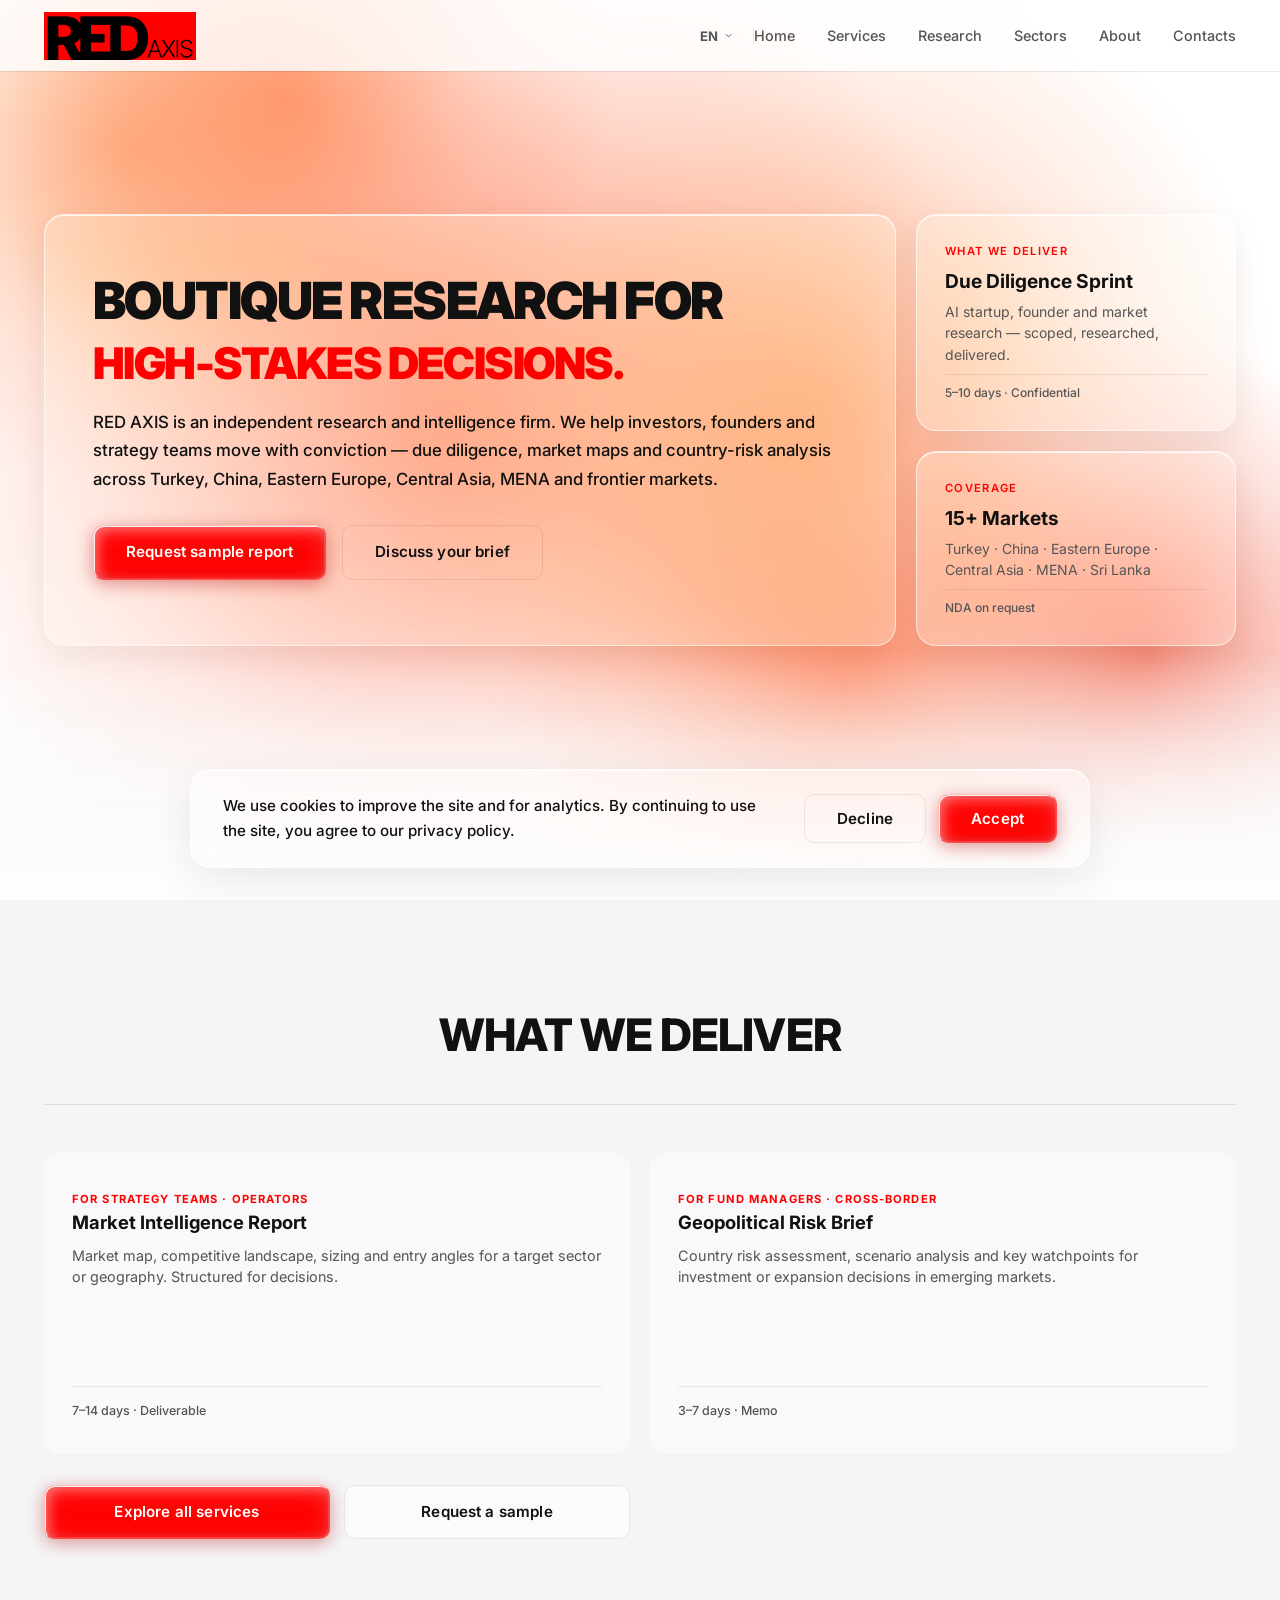
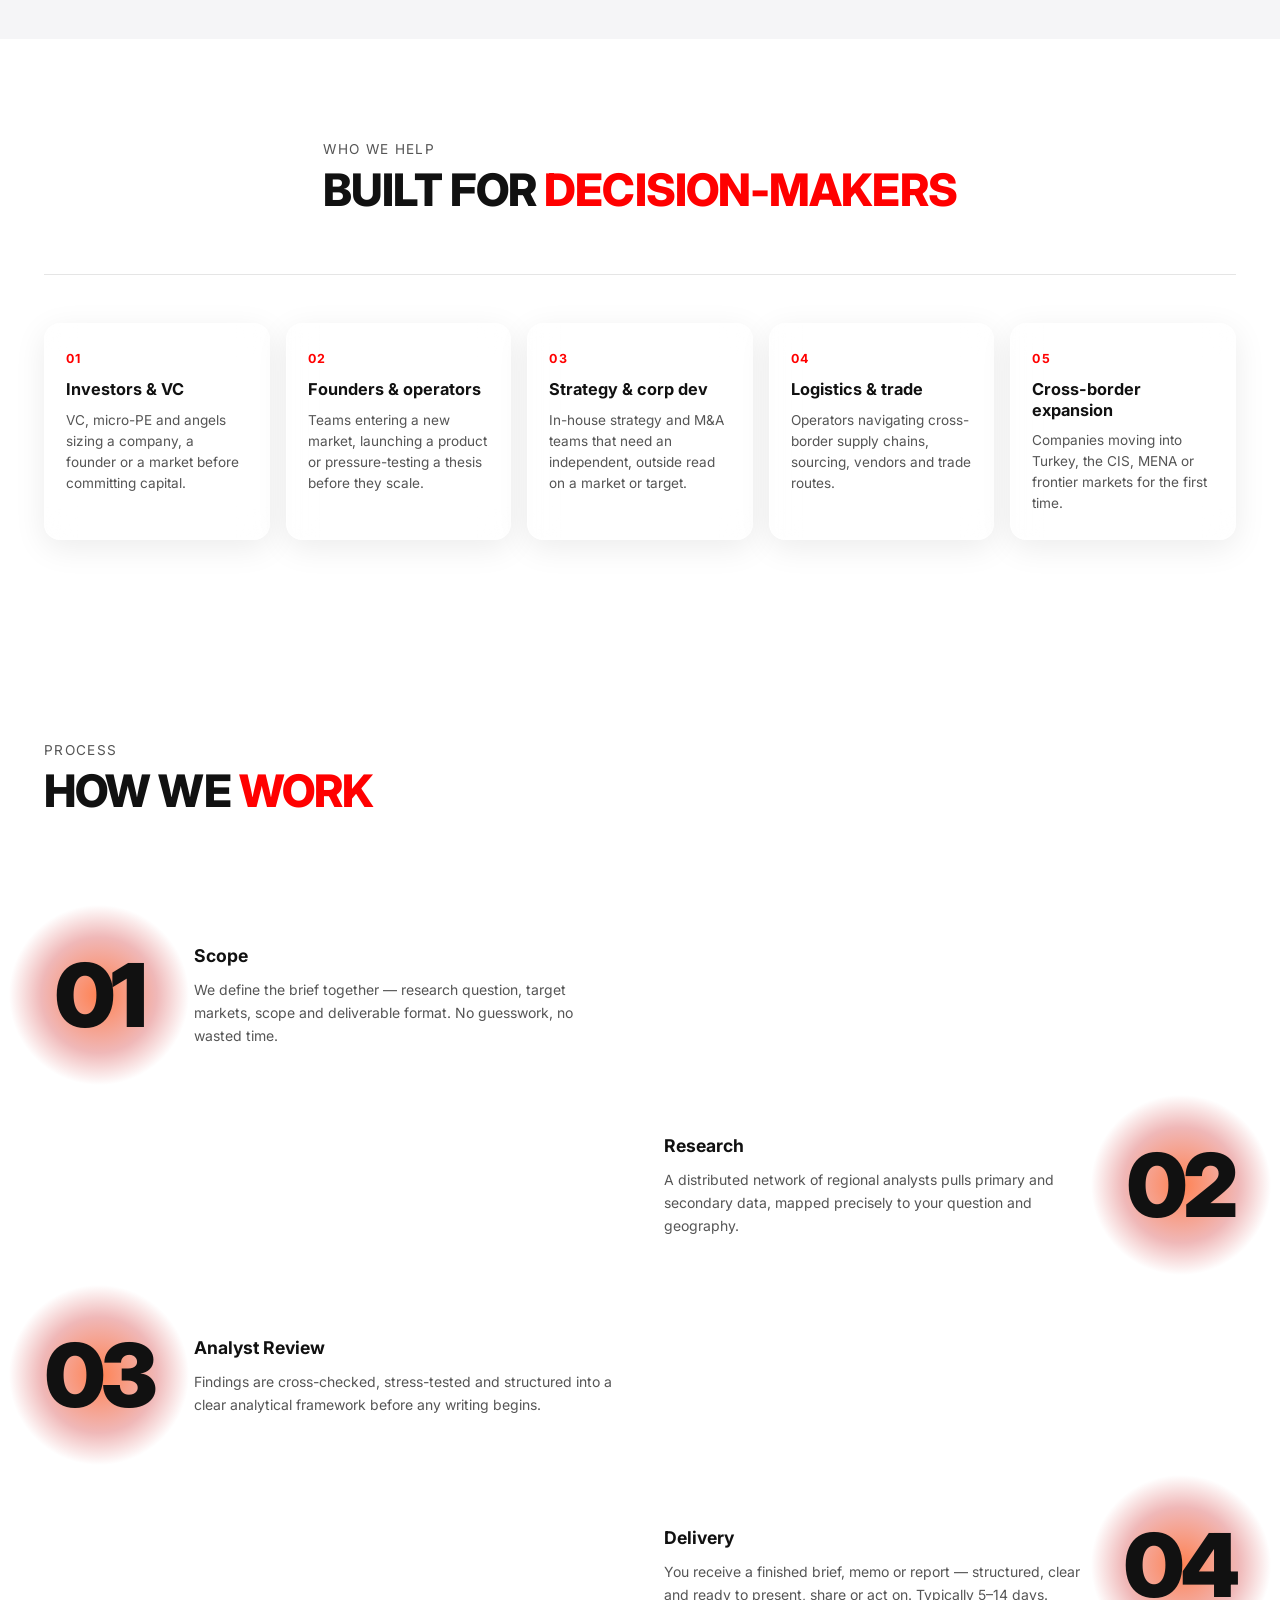
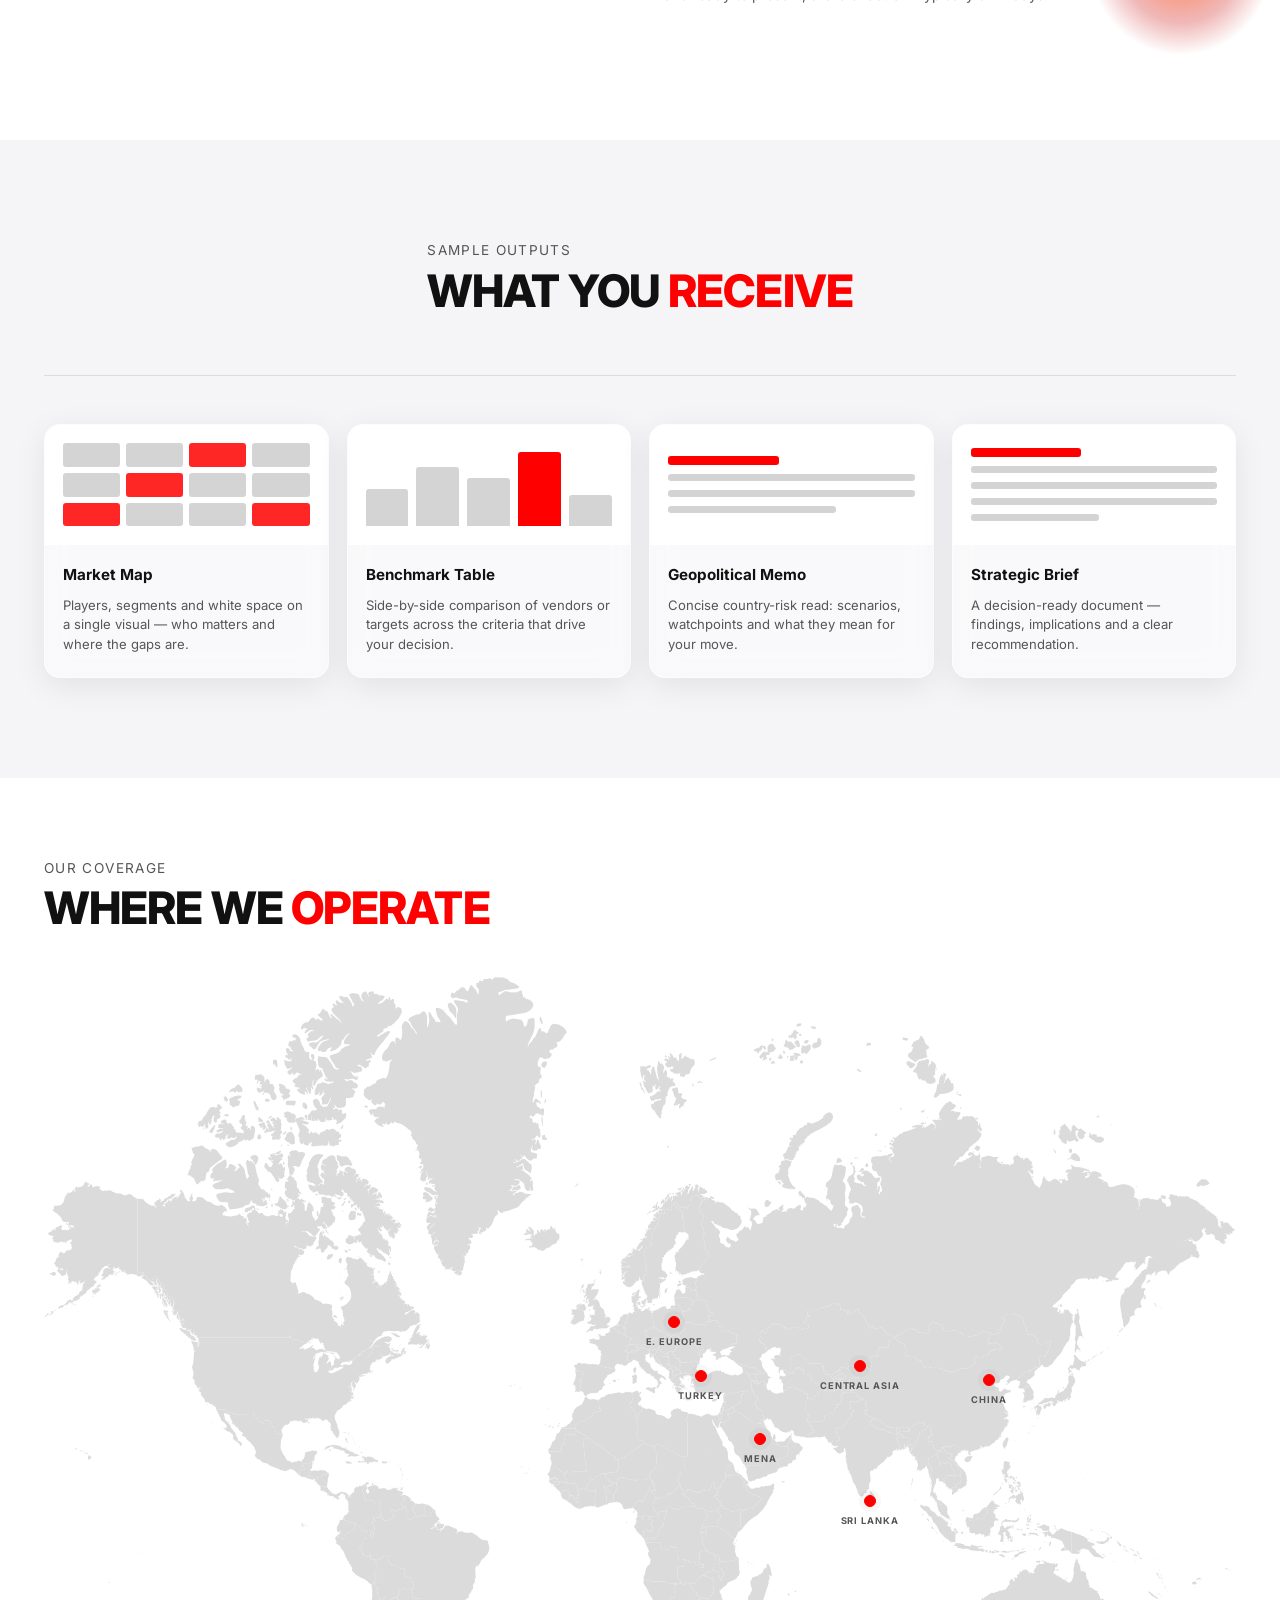
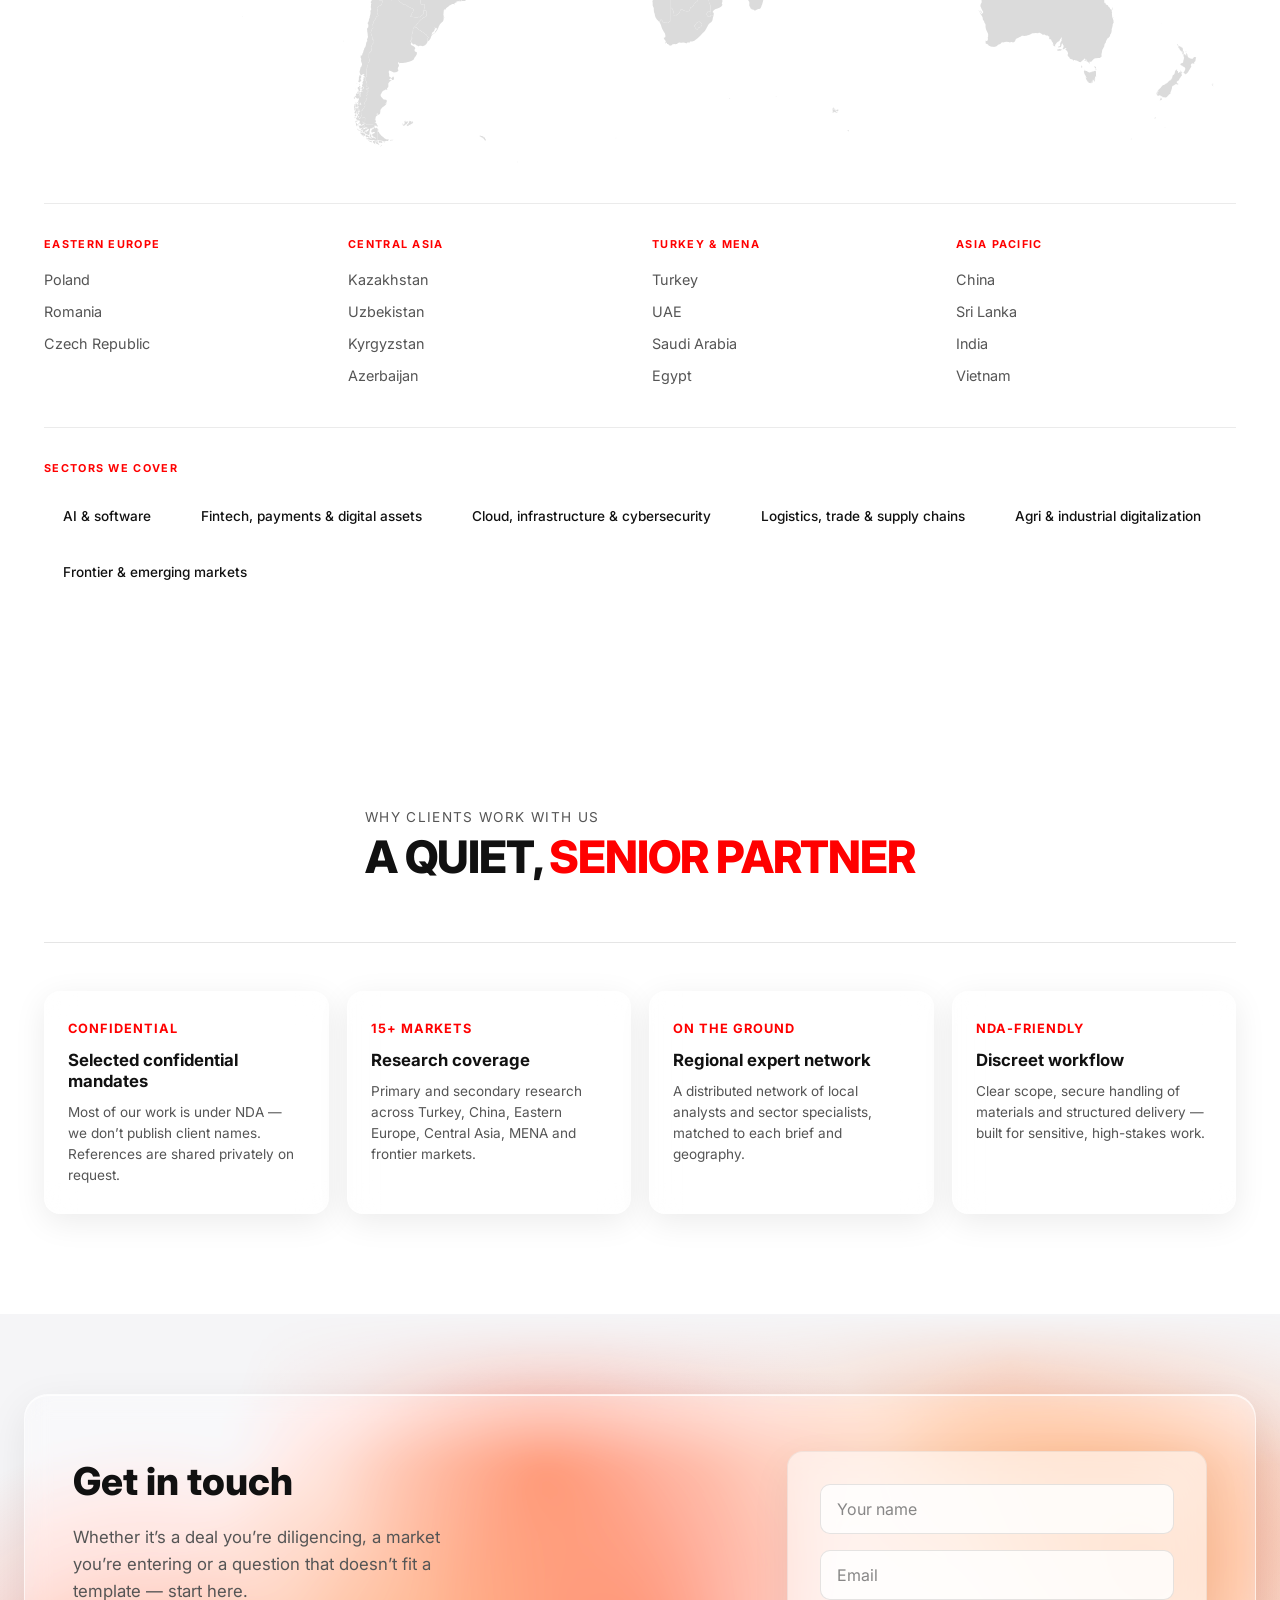
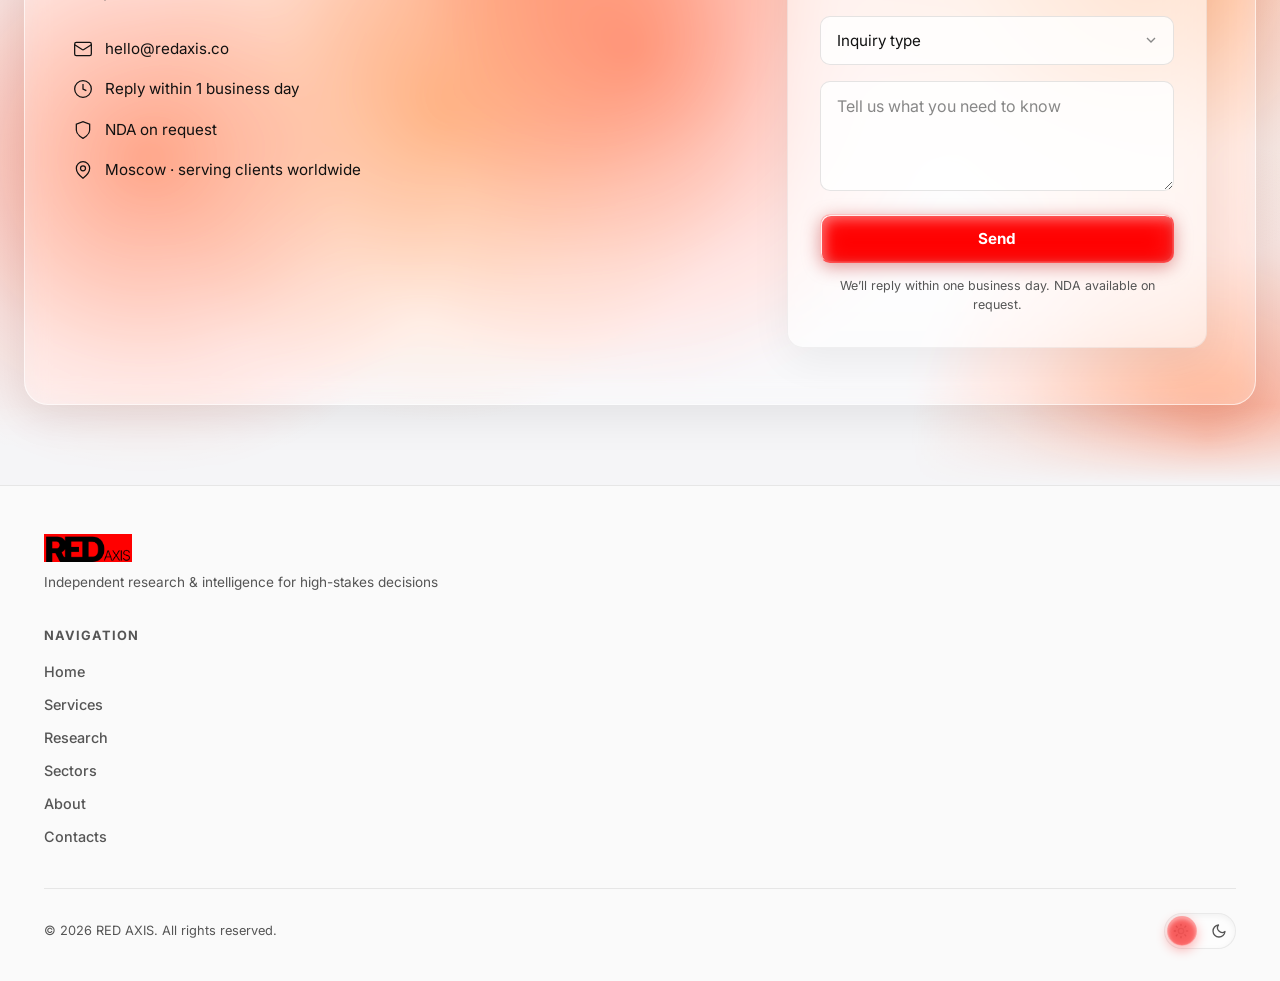
==== commit 73e95818: "1.11.3" ====
--- a/index.html
+++ b/index.html
@@ -17,7 +17,7 @@
     <link rel="preconnect" href="https://fonts.googleapis.com">
     <link rel="preconnect" href="https://fonts.gstatic.com" crossorigin>
     <link href="https://fonts.googleapis.com/css2?family=Inter:wght@300;400;500;600;700;800;900&display=swap" rel="stylesheet">
-    <link rel="stylesheet" href="styles.css?v=75">
+    <link rel="stylesheet" href="styles.css?v=77">
     <script>
         (function(){
             var t=localStorage.getItem('theme');
@@ -346,7 +346,6 @@
                 <ul>
                     <li data-i18n="geo.poland">Poland</li>
                     <li data-i18n="geo.romania">Romania</li>
-                    <li data-i18n="geo.ukraine">Ukraine</li>
                     <li data-i18n="geo.czech">Czech Republic</li>
                 </ul>
             </div>
@@ -525,7 +524,7 @@
         </div>
     </div>
 
-    <script src="i18n.js?v=9"></script>
+    <script src="i18n.js?v=10"></script>
     <script src="script.js?v=33"></script>
 </body>
 </html>
--- a/styles.css
+++ b/styles.css
@@ -277,6 +277,14 @@
   color: var(--text-dim);
   margin-bottom: -6px;
 }
+/* "What we deliver" eyebrow rendered as a white section heading */
+.advantages .advantages__eyebrow{
+  font-size:clamp(1.8rem,4vw,2.8rem);
+  font-weight:800;
+  color:var(--text);
+  letter-spacing:-.02em;
+  margin-bottom:0;
+}
 .advantages .section__title {
   text-align: left;
   margin-bottom: 0;
@@ -792,6 +800,26 @@
   border-color:var(--accent);
   box-shadow:0 12px 30px rgba(180,0,0,.16);
 }
+
+/* "Where we're strong" region cards: standard card + smooth red border (no glass) */
+.cov-sec--b .cov-card{
+  background:var(--glass-bg);
+  border:1px solid var(--glass-border);
+  backdrop-filter:blur(14px);-webkit-backdrop-filter:blur(14px);
+}
+.cov-sec--b .cov-card::before,.cov-sec--b .cov-card::after{display:none}
+.cov-sec--b .cov-card[data-animate].visible{
+  transition:opacity .7s ease,transform var(--transition),border-color .35s ease,box-shadow .35s ease;
+}
+.cov-sec--b .cov-card:hover{
+  border-color:var(--accent);
+  box-shadow:0 12px 30px rgba(180,0,0,.16);
+}
+.cov-sec--b .cov-card:hover .cov-card__title,
+.cov-sec--b .cov-card:hover .cov-card__list li{color:var(--text)}
+.cov-sec--b .cov-card:hover .cov-card__text{color:var(--text-dim)}
+.cov-sec--b .cov-card:hover .cov-card__label{color:var(--accent)}
+.cov-sec--b .cov-card:hover .cov-card__list li::before{background:var(--accent)}
 
 /* ===== CONTACTS ===== */
 .contacts{position:relative;padding:80px 24px;overflow:hidden;z-index:1;background:var(--bg-alt);transition:background-color 0.5s ease}
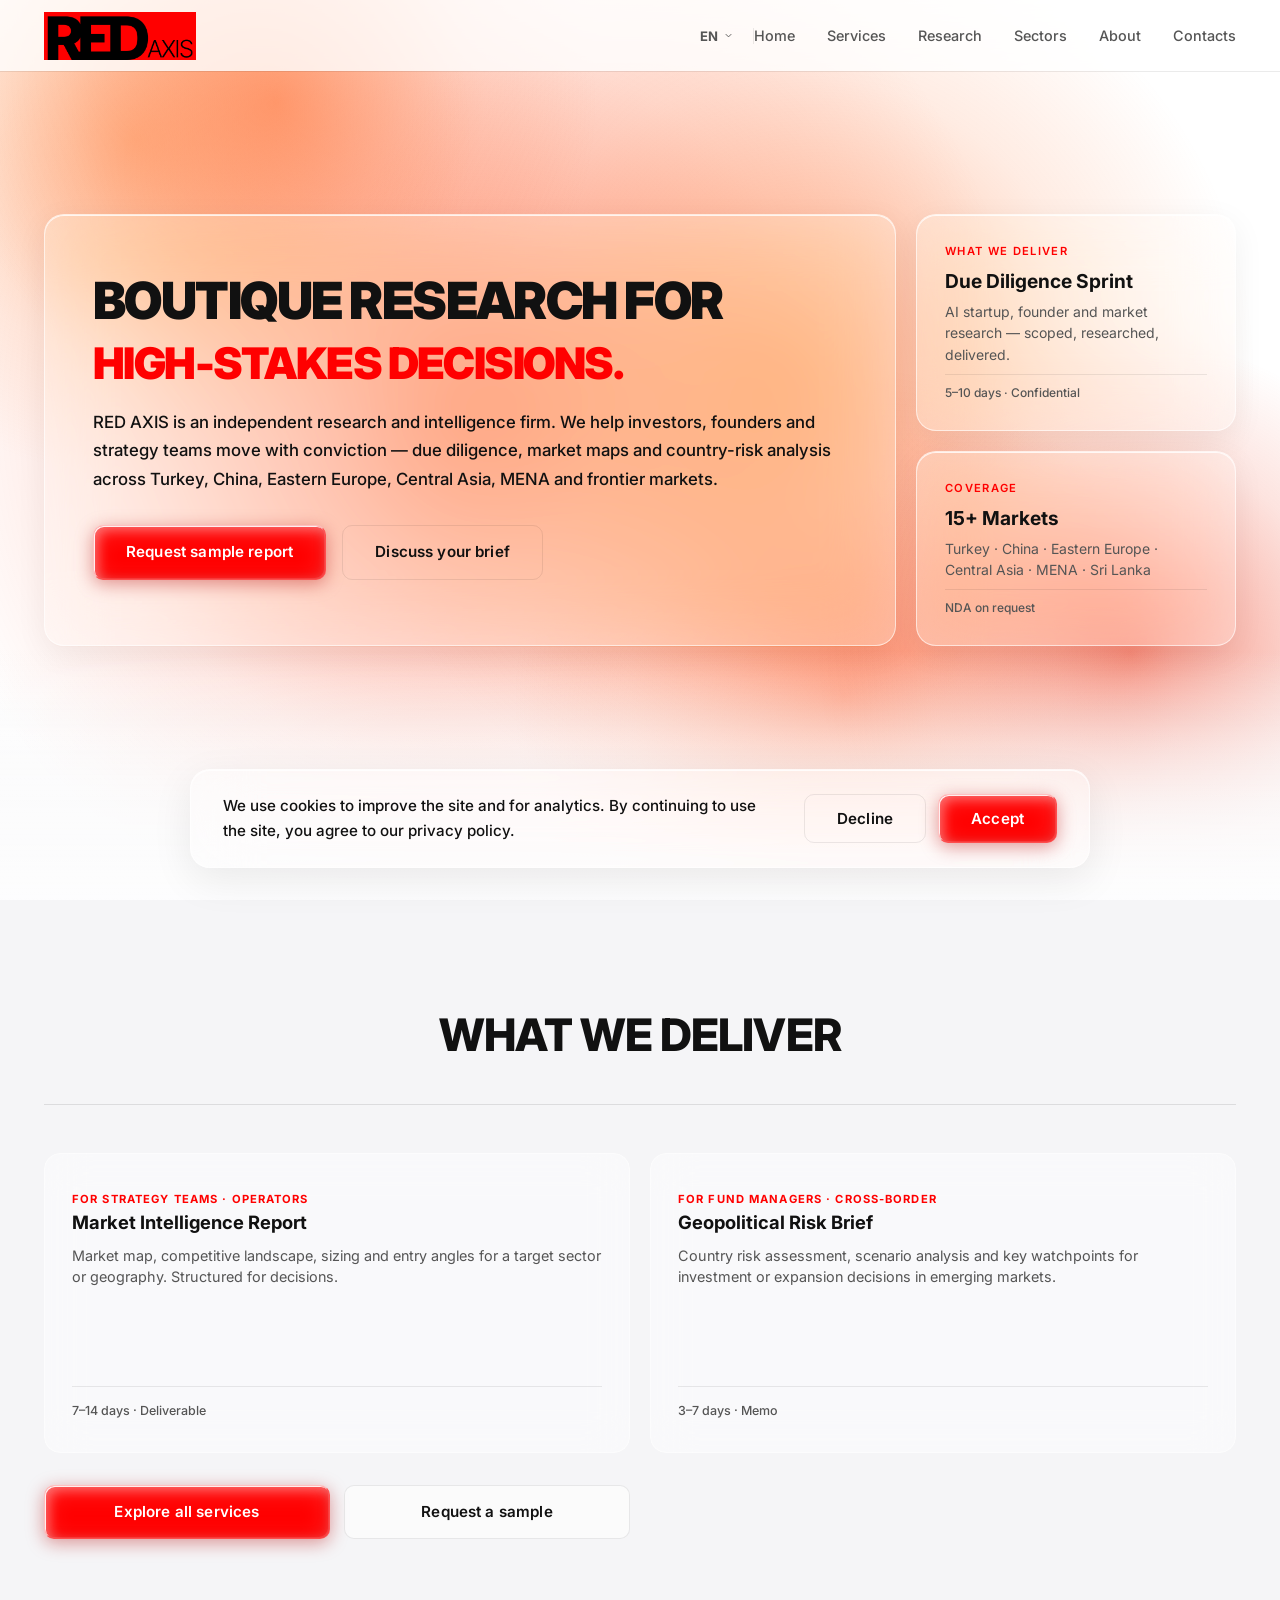
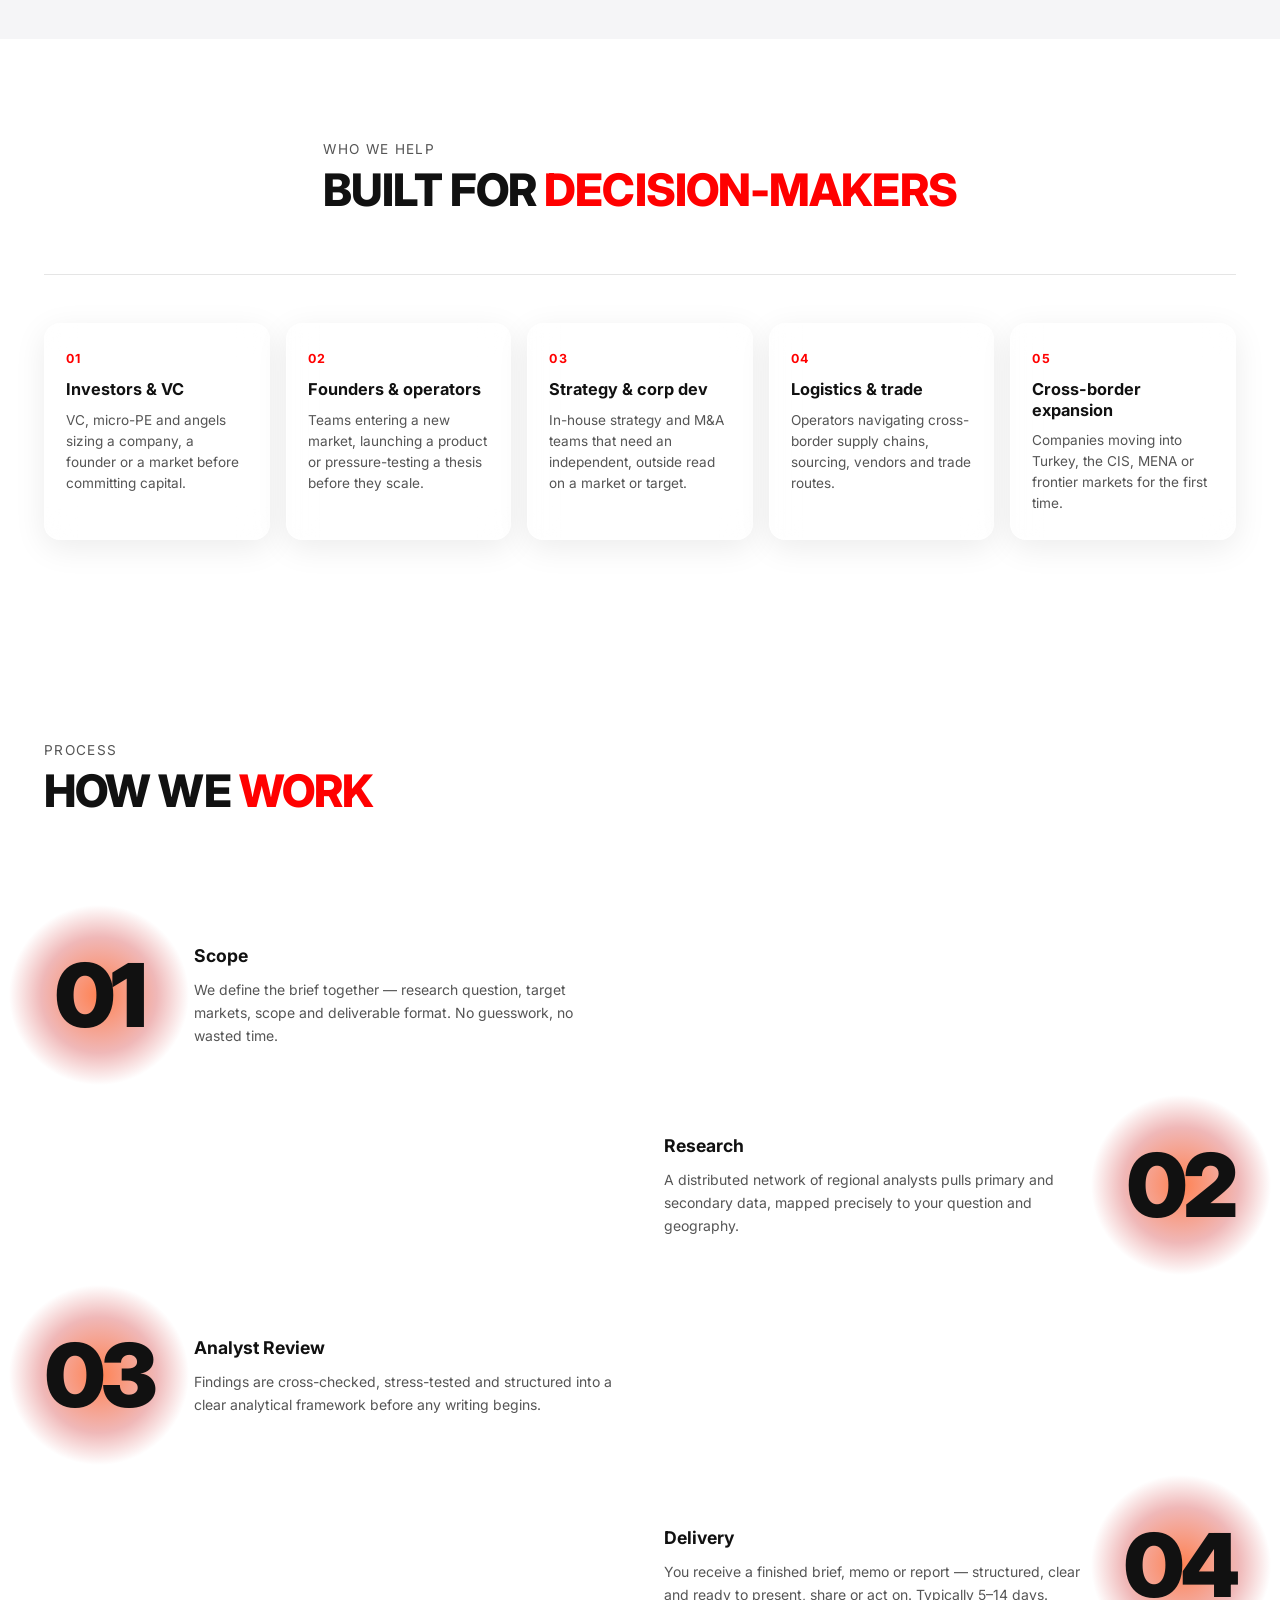
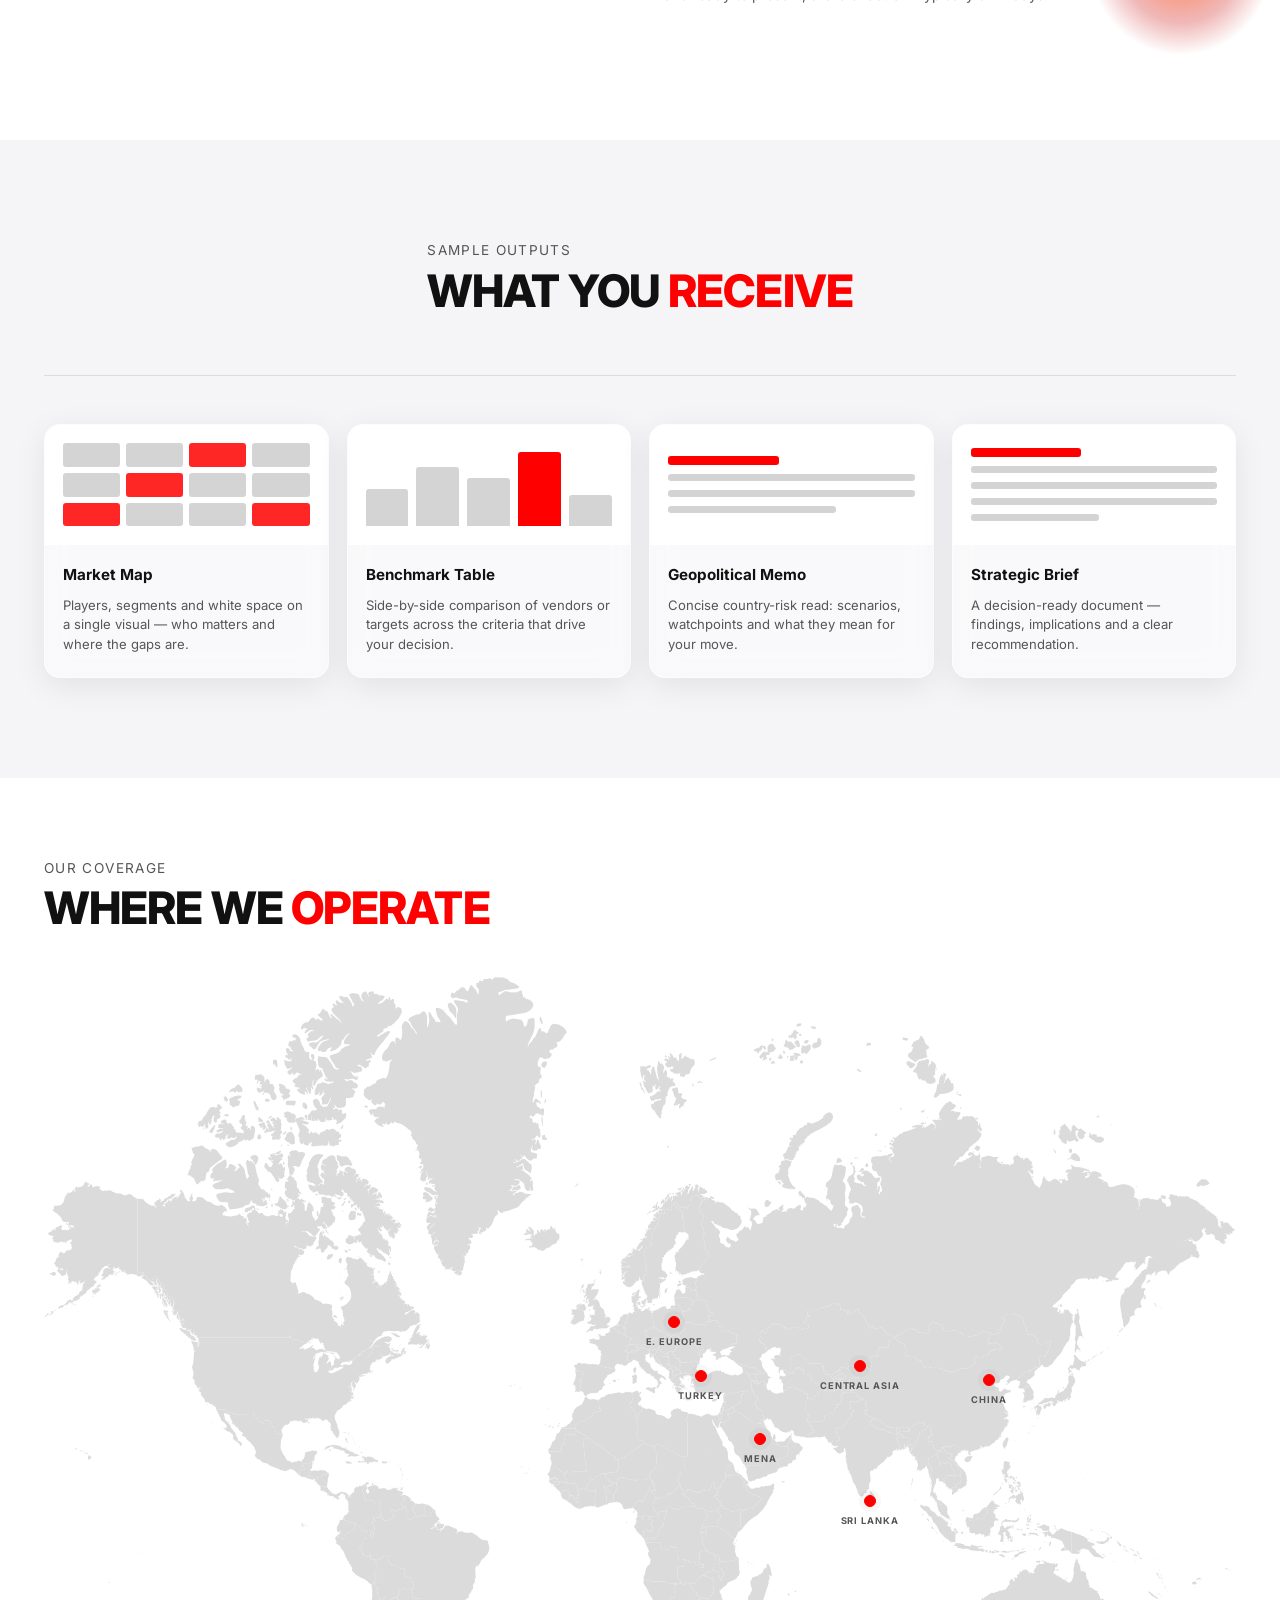
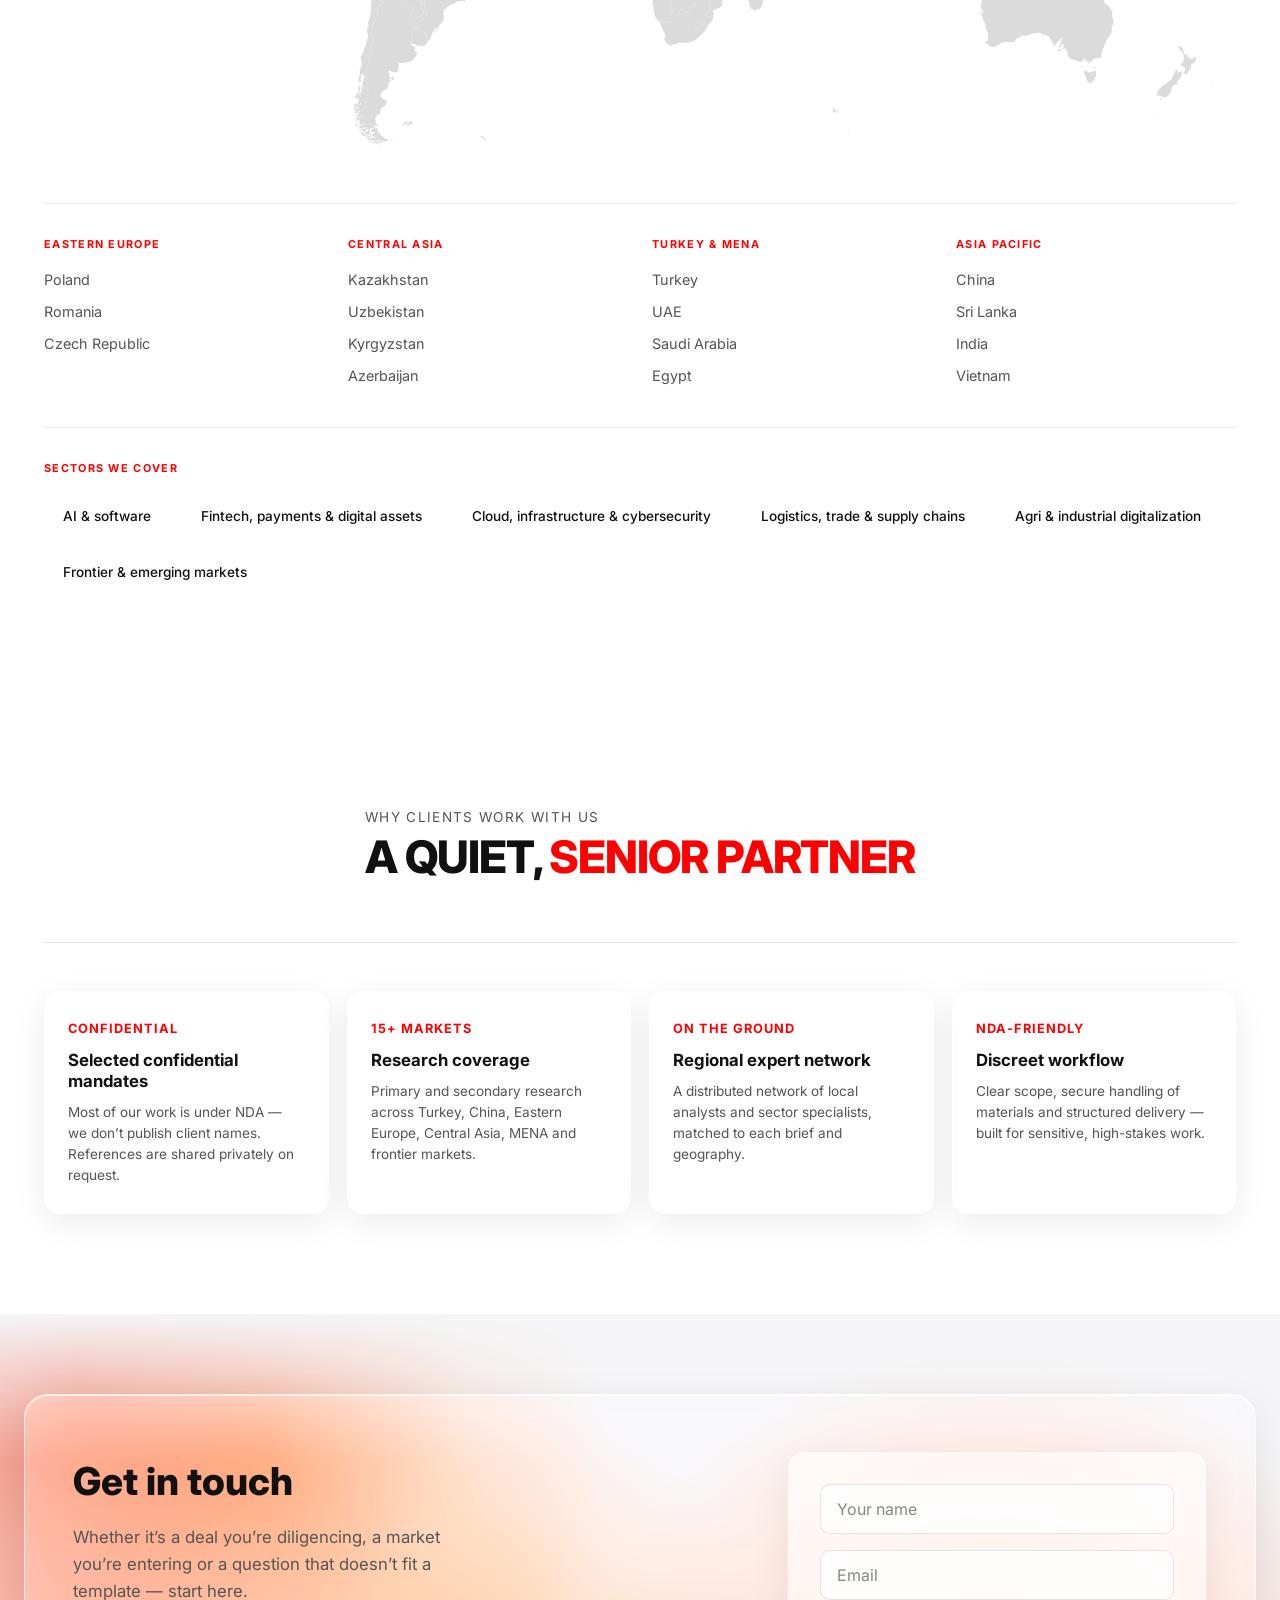
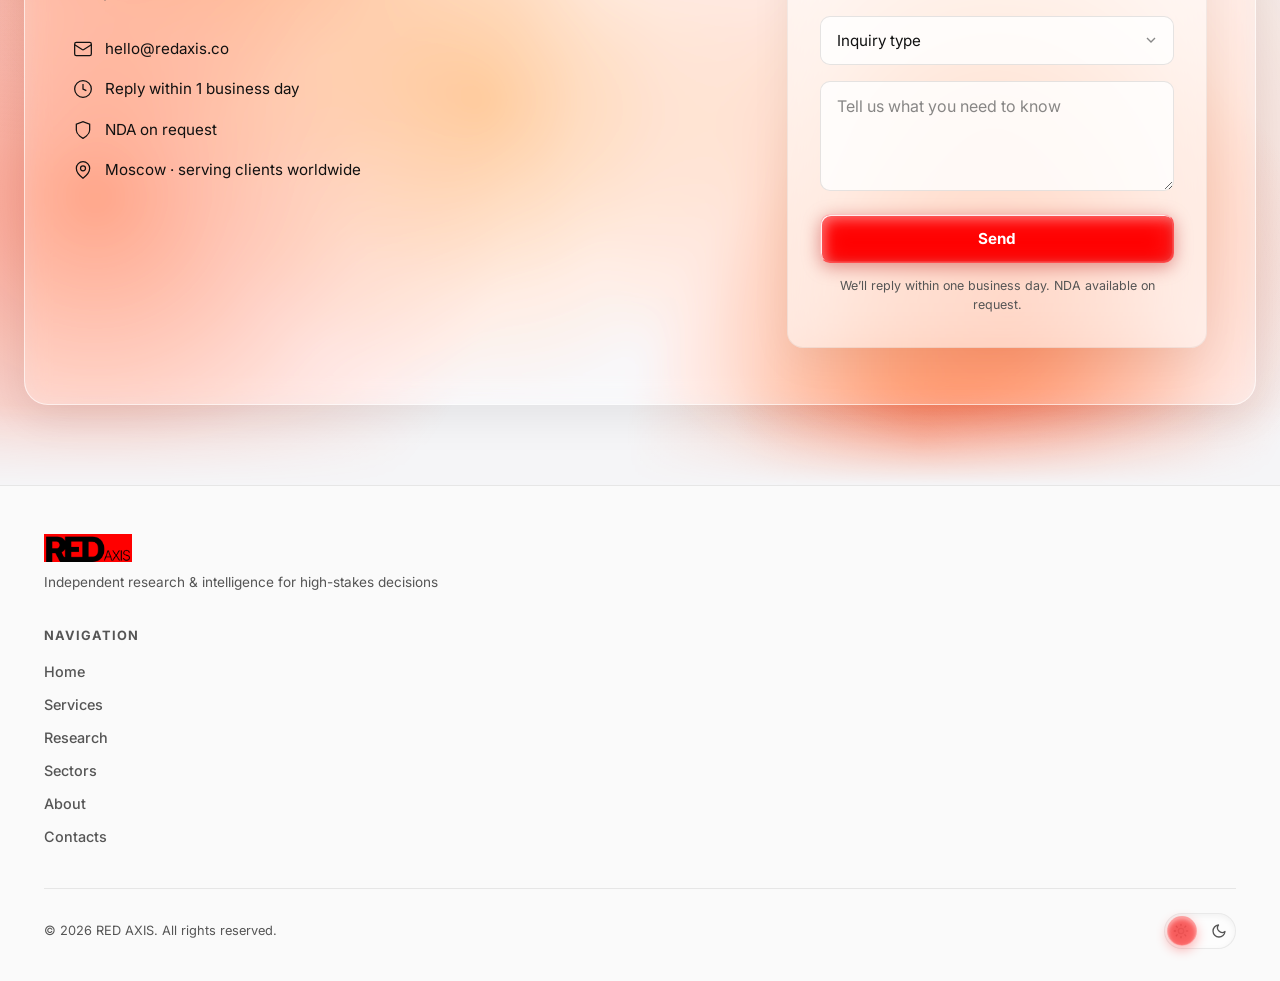
==== commit dfc37490: "1.11.4" ====
--- a/index.html
+++ b/index.html
@@ -525,6 +525,6 @@
     </div>
 
     <script src="i18n.js?v=10"></script>
-    <script src="script.js?v=33"></script>
+    <script src="script.js?v=34"></script>
 </body>
 </html>
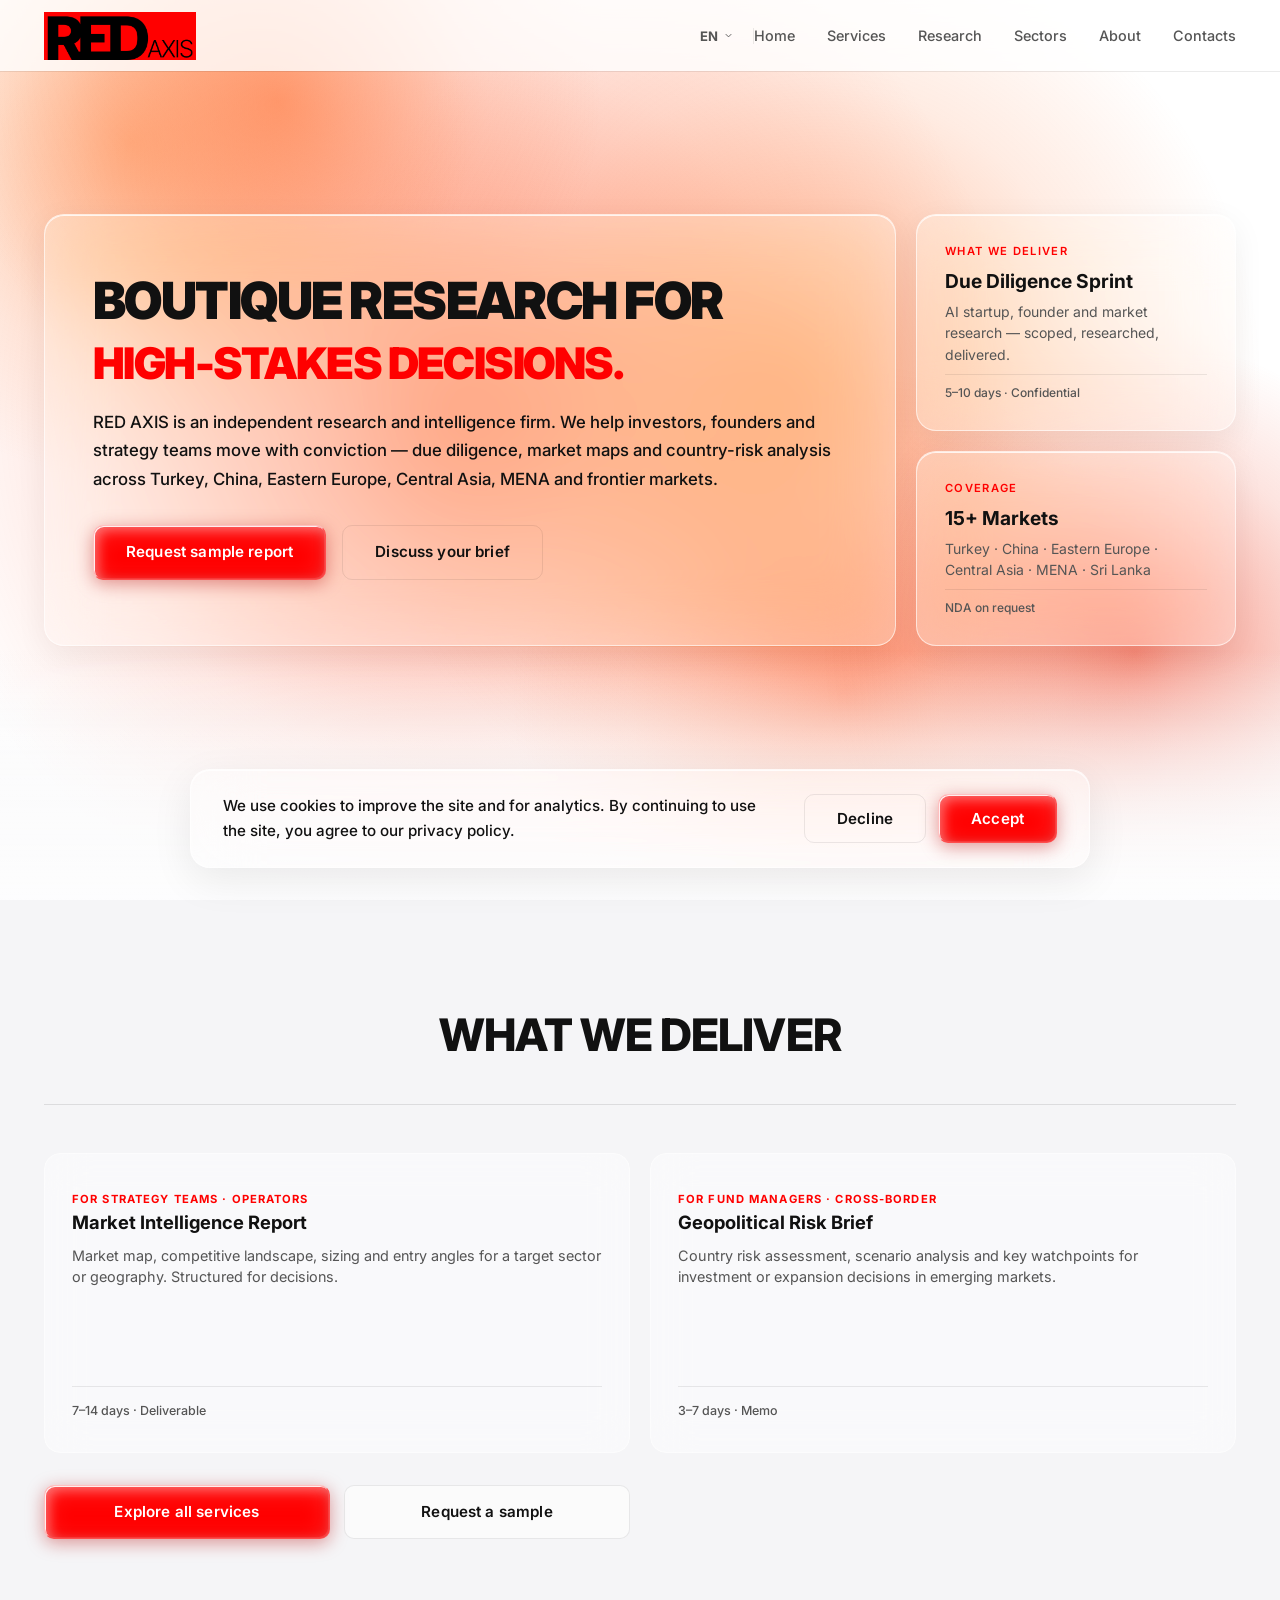
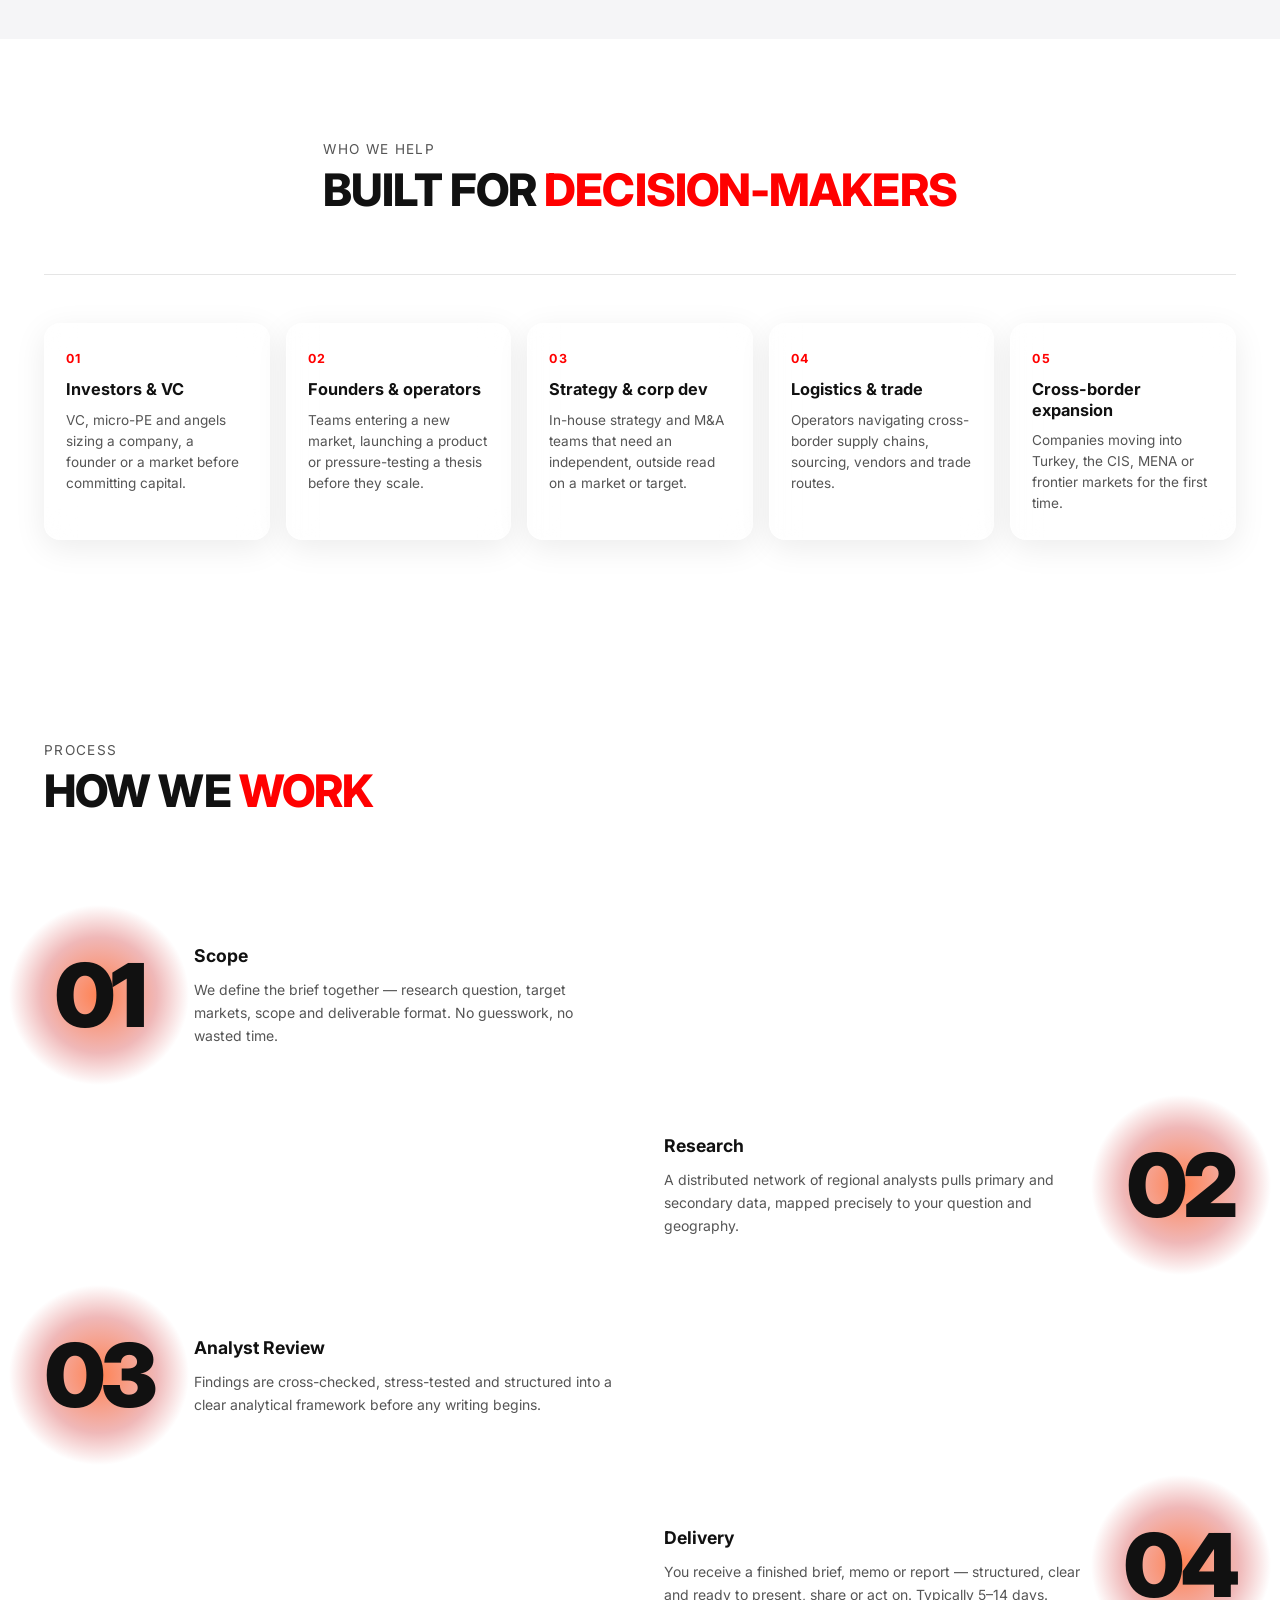
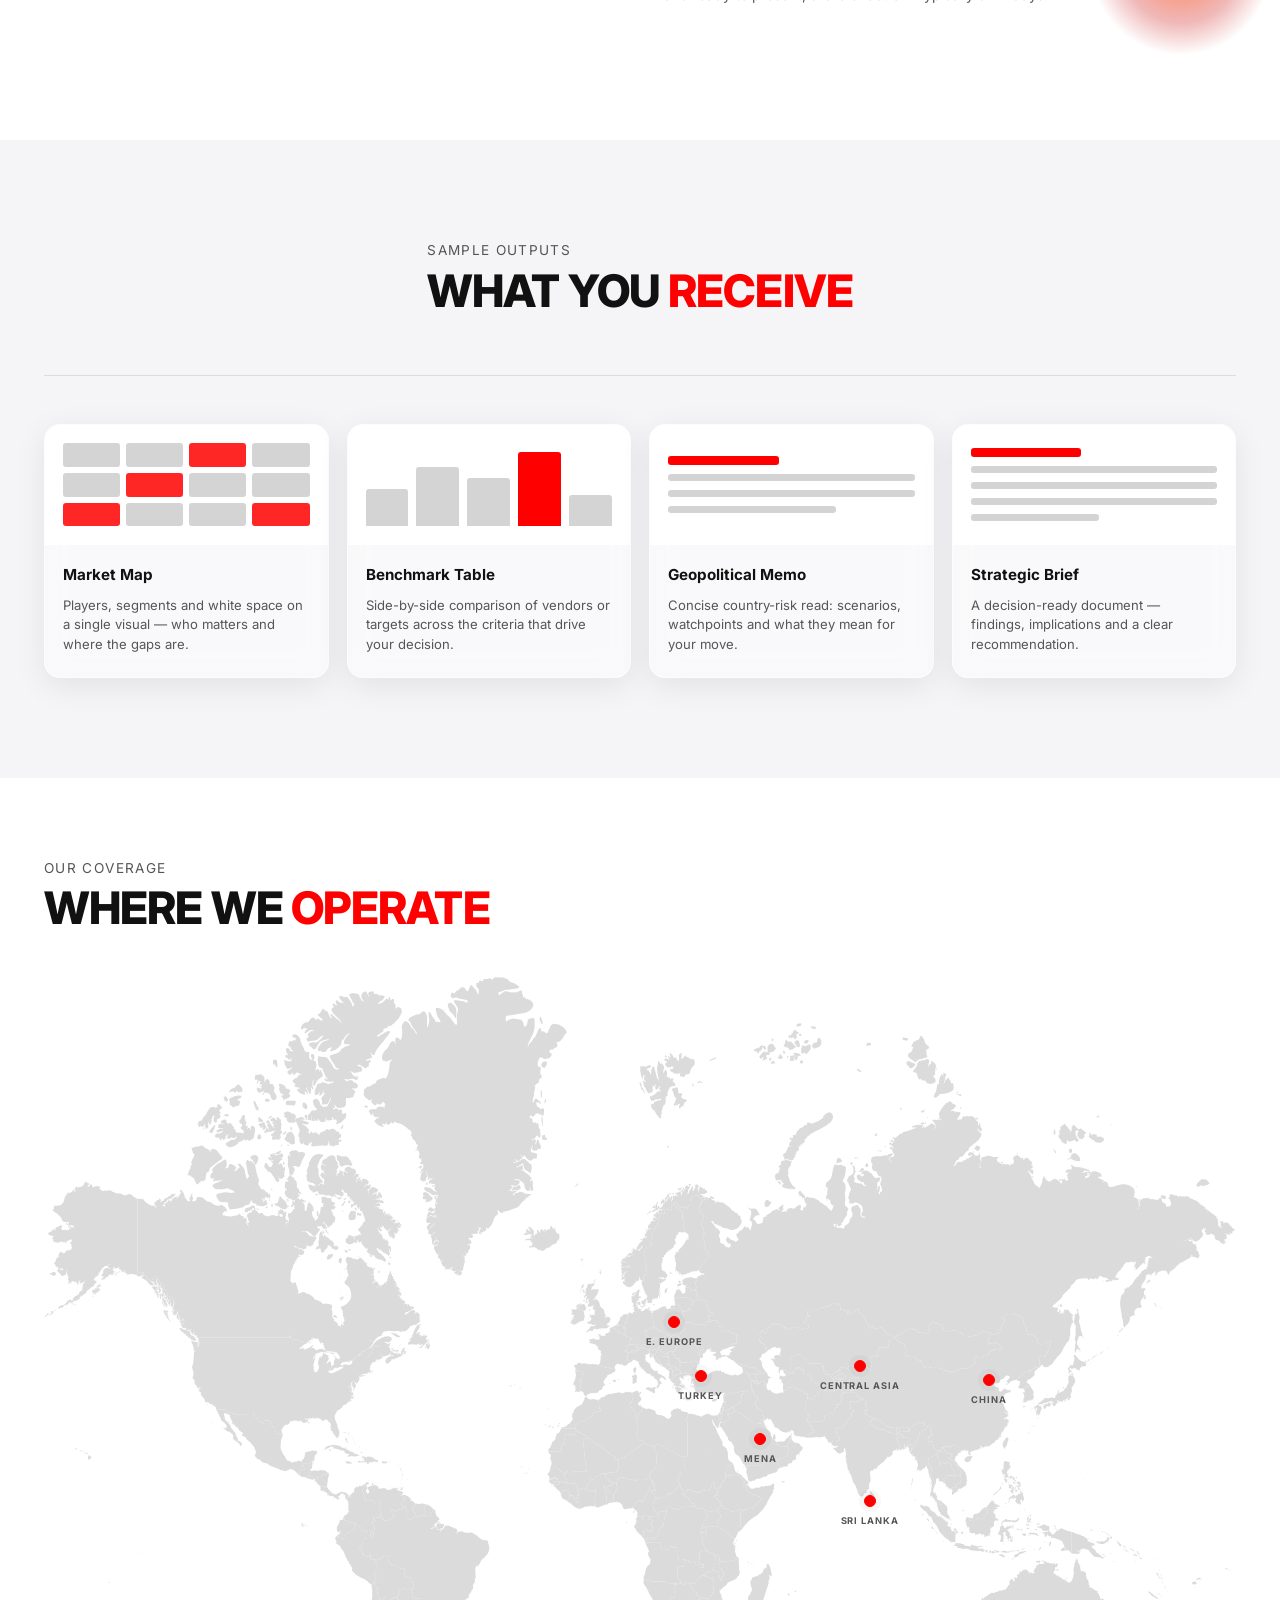
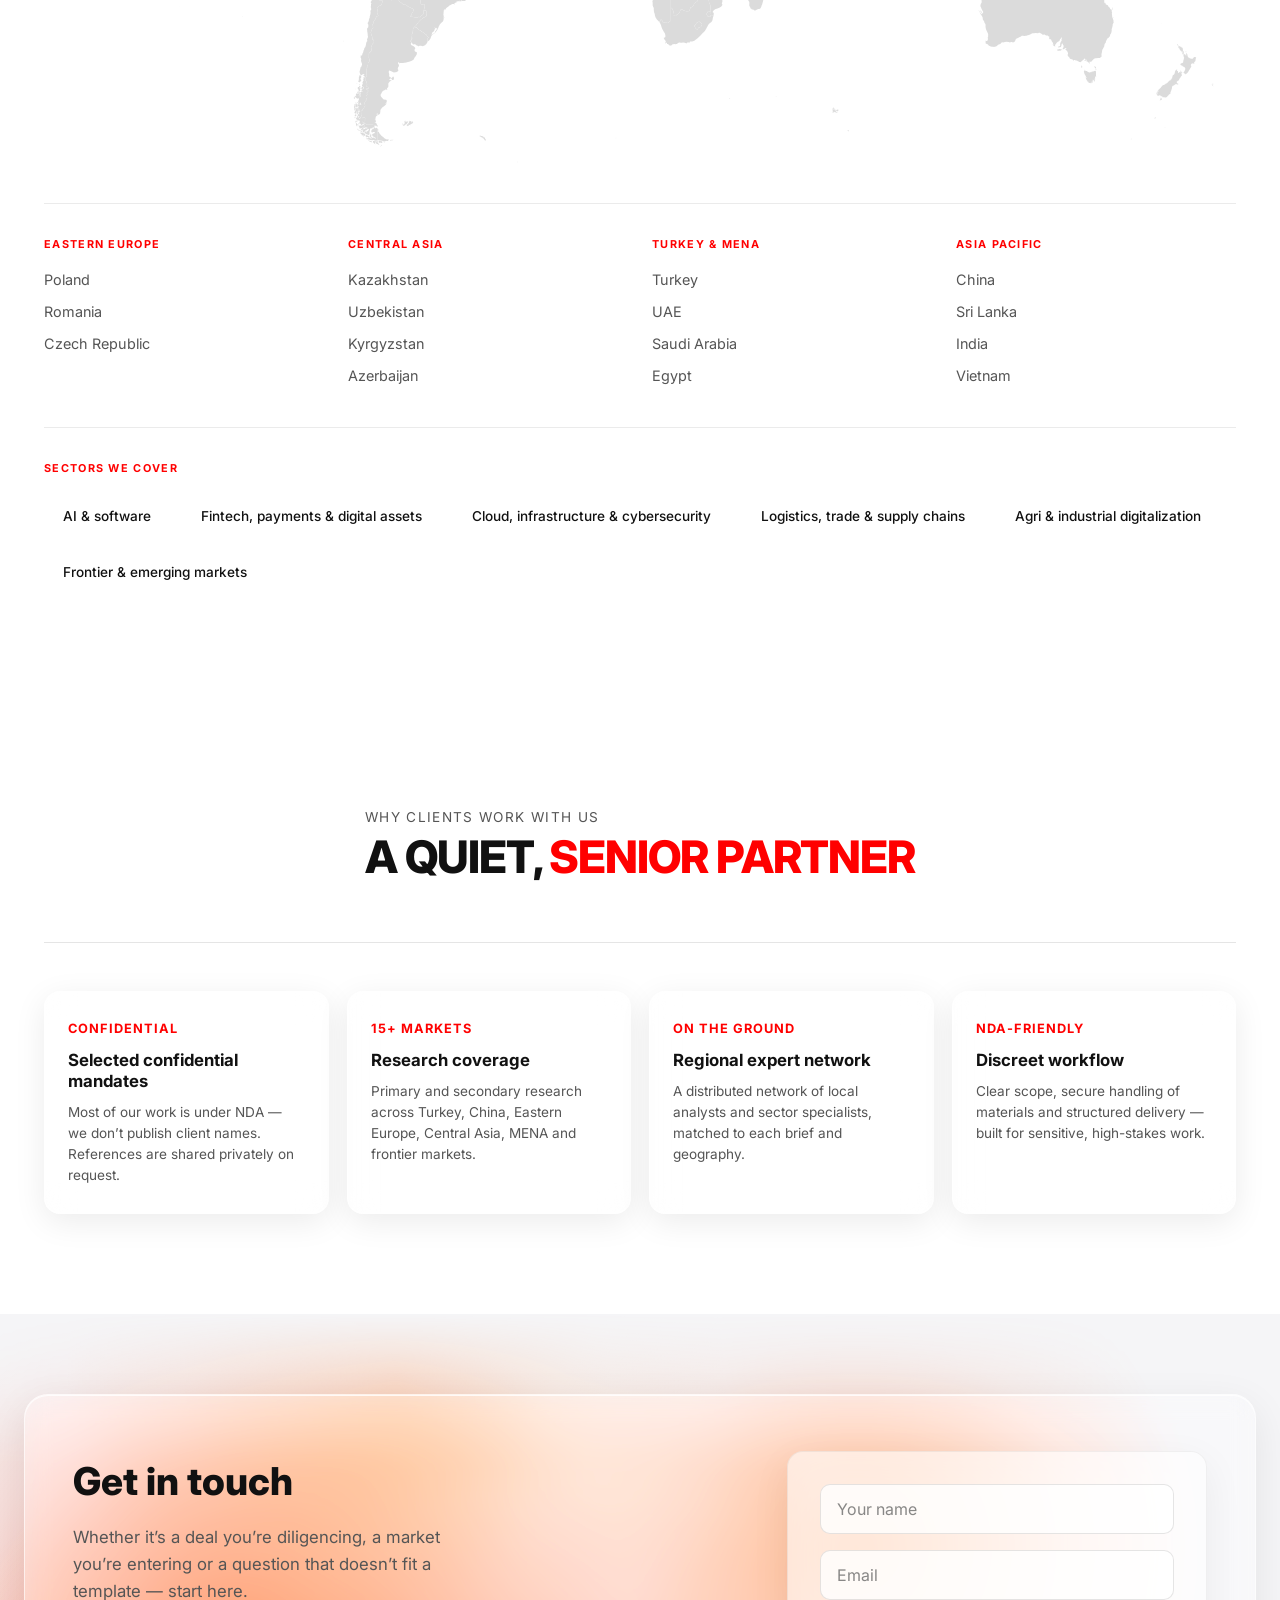
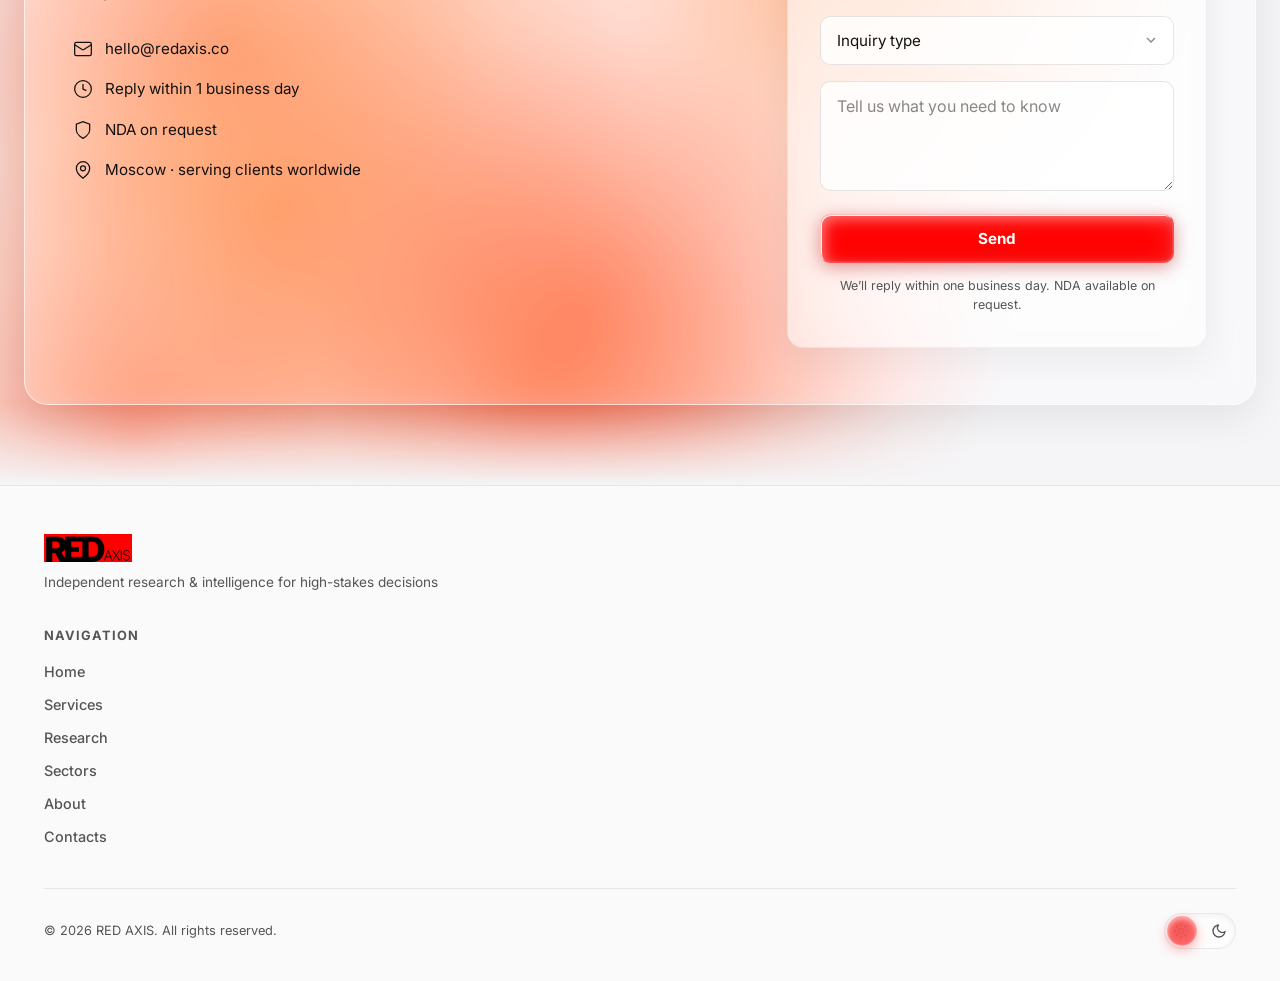
==== commit 9e3cc15a: "1.11.5" ====
--- a/index.html
+++ b/index.html
@@ -525,6 +525,6 @@
     </div>
 
     <script src="i18n.js?v=10"></script>
-    <script src="script.js?v=34"></script>
+    <script src="script.js?v=35"></script>
 </body>
 </html>
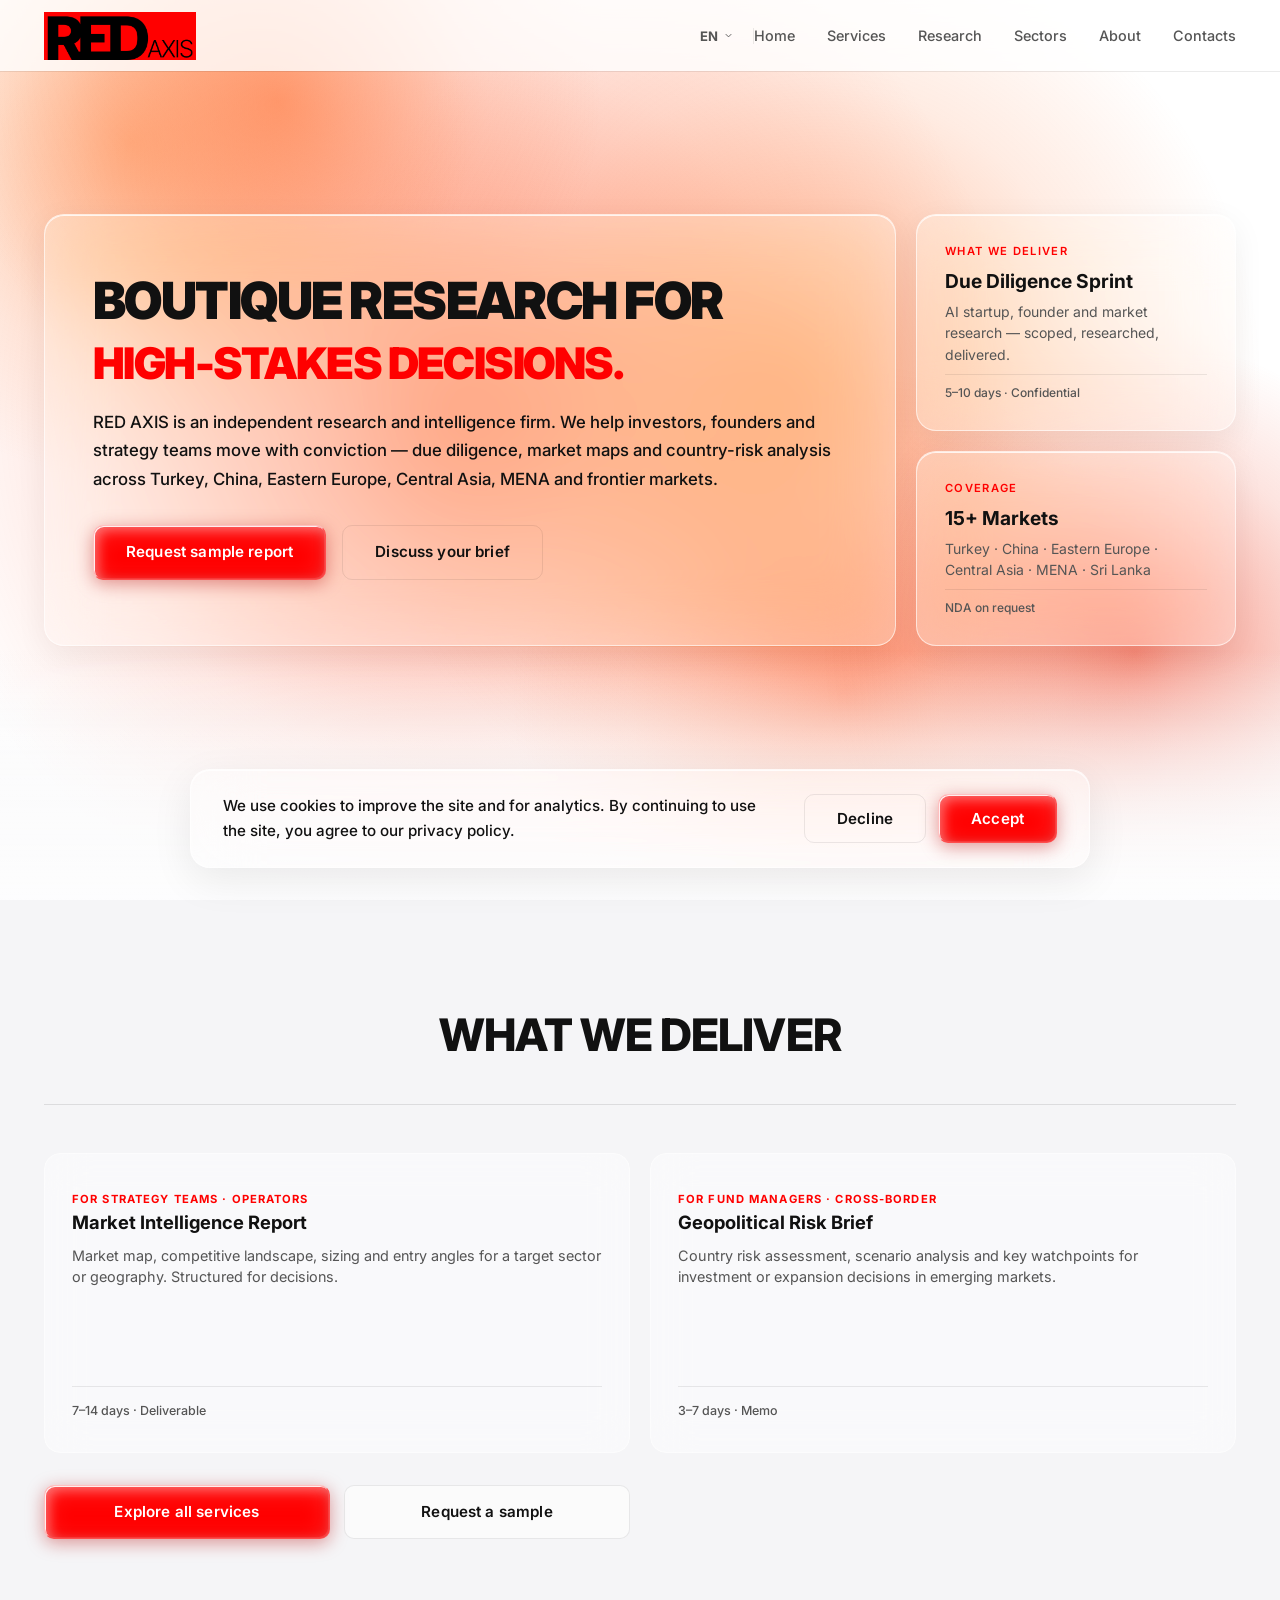
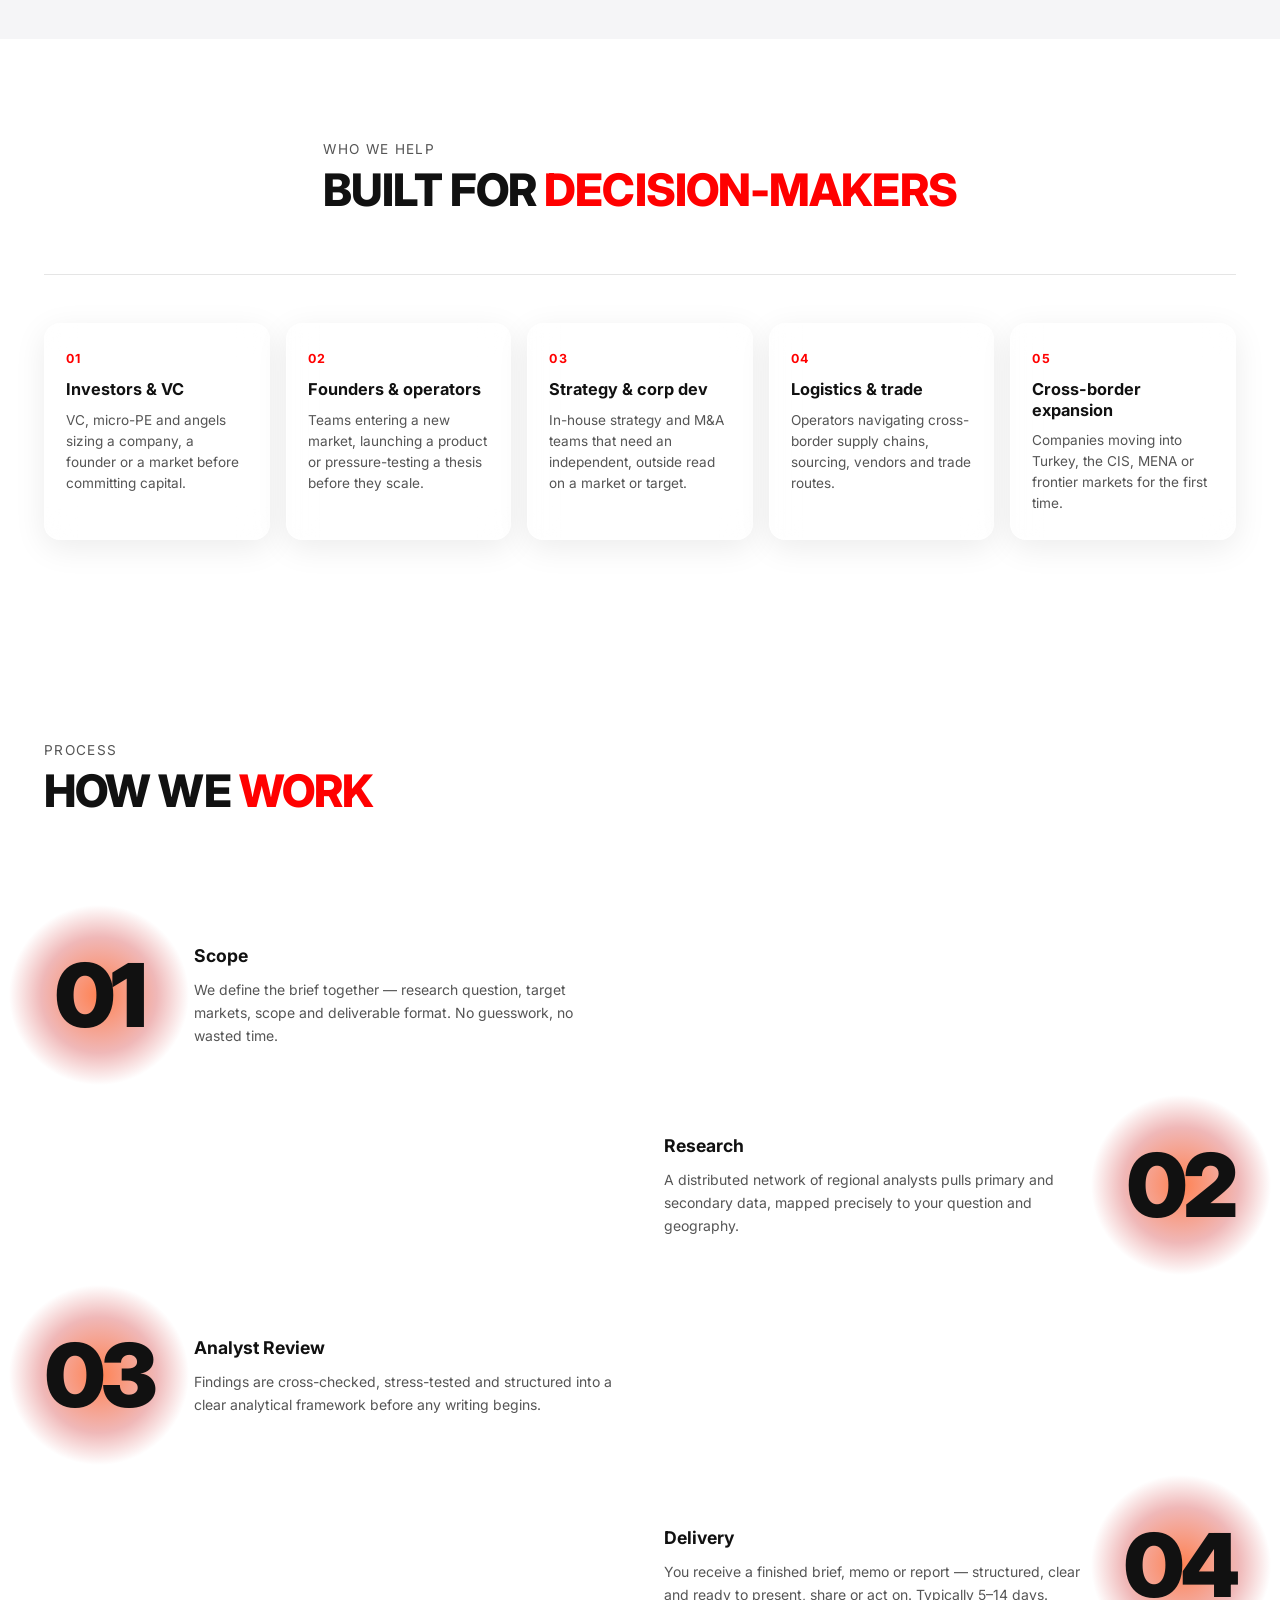
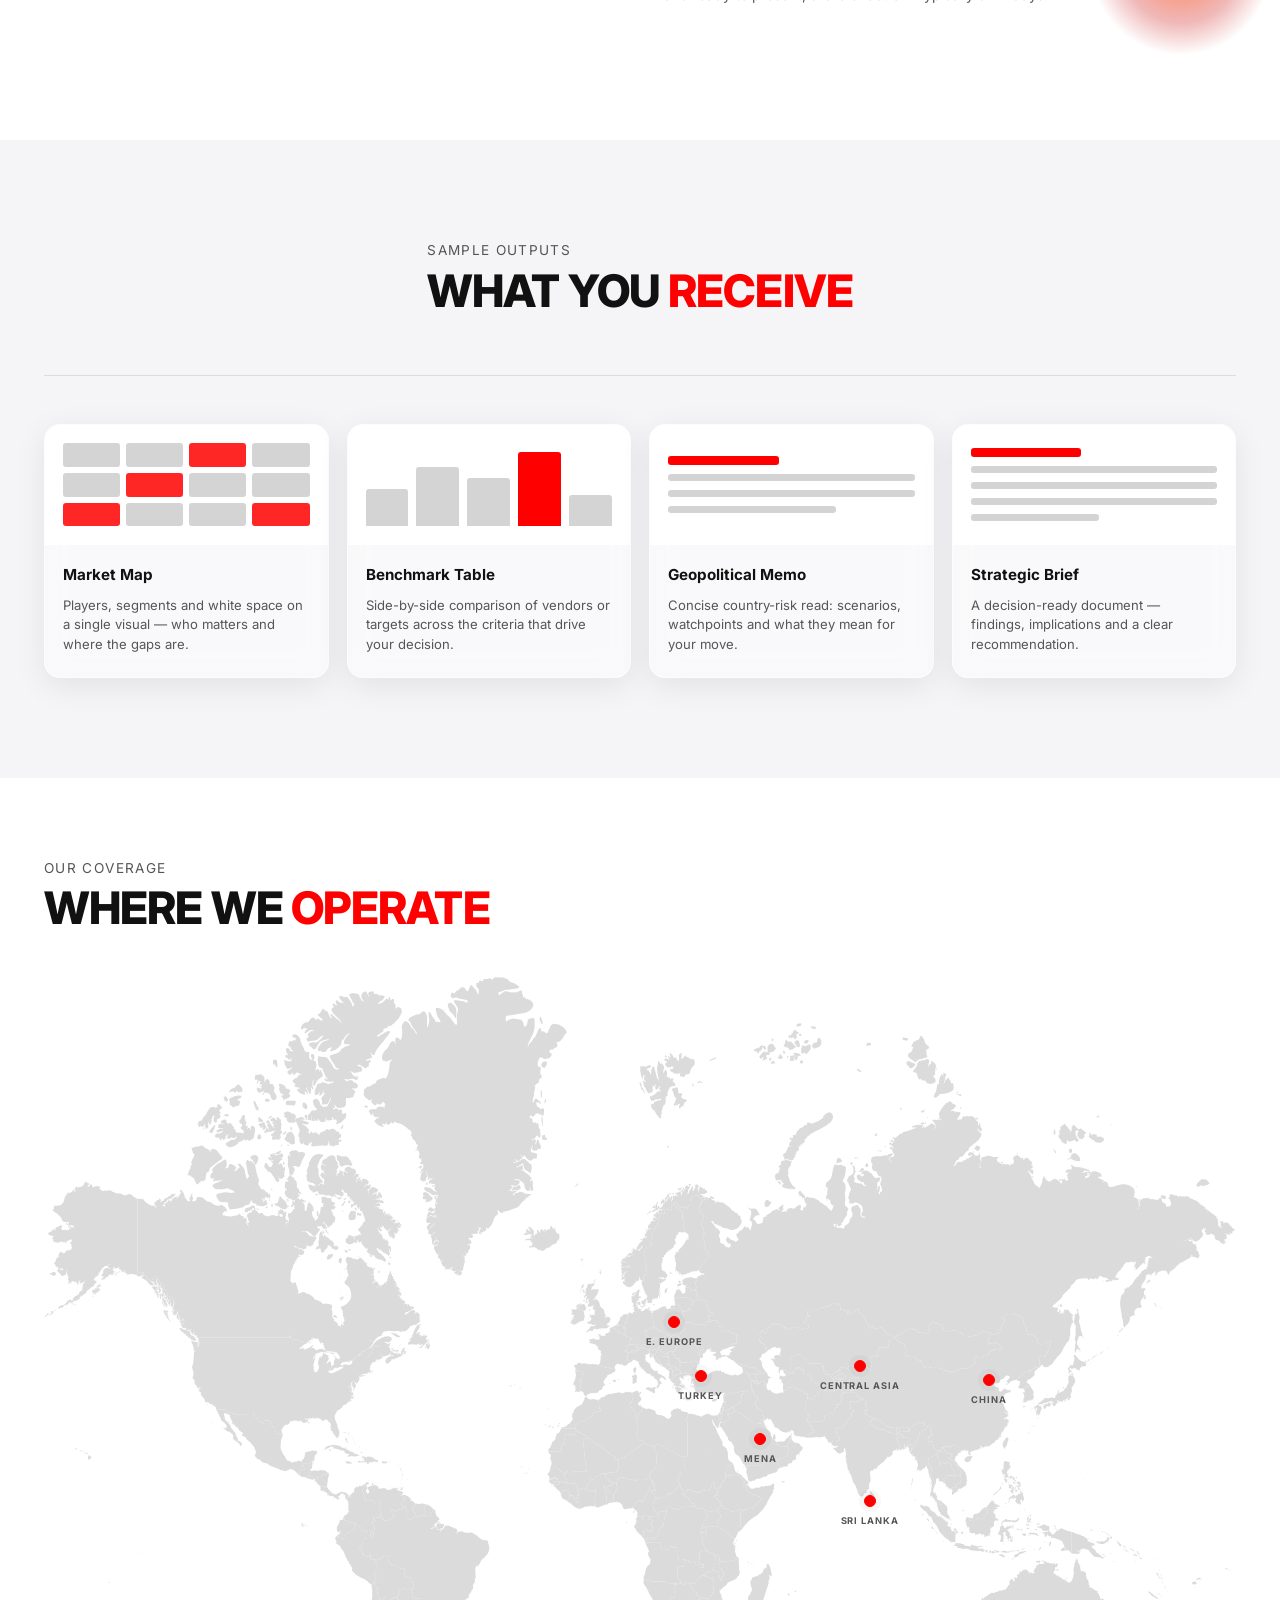
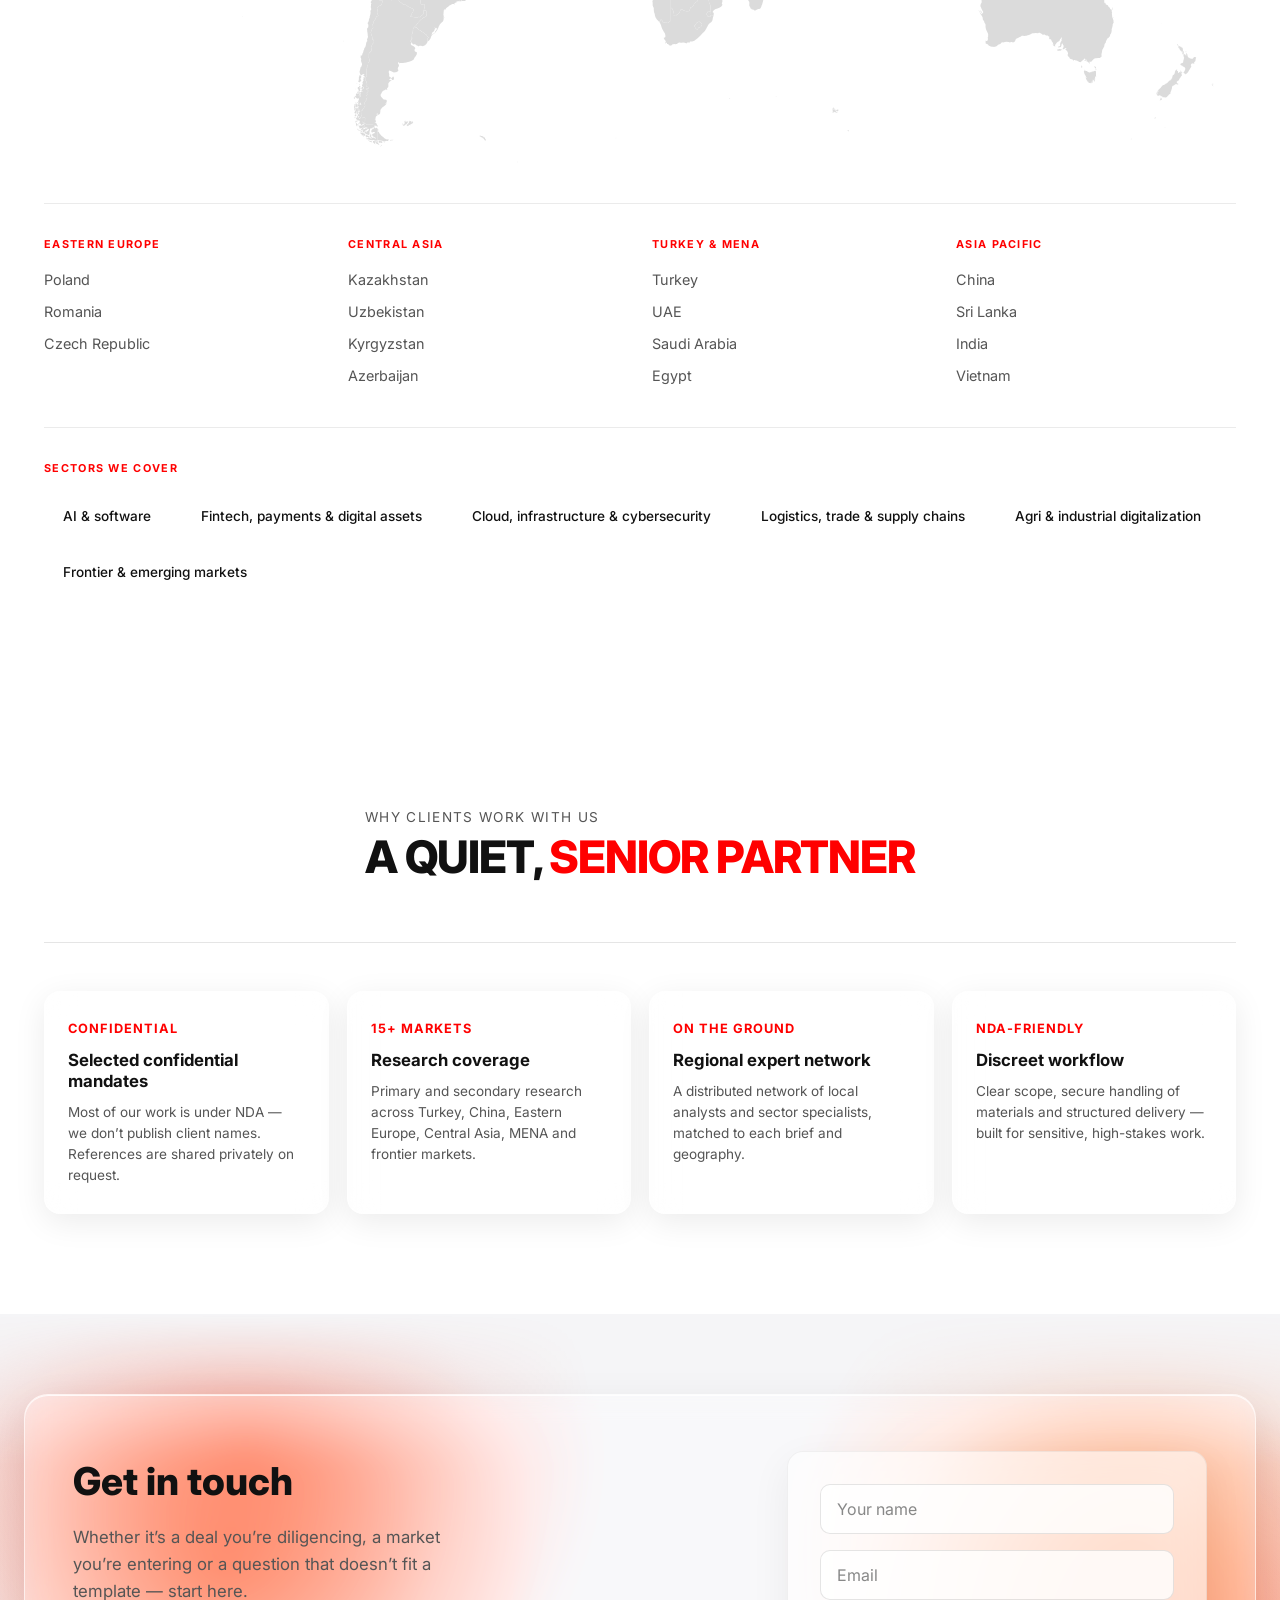
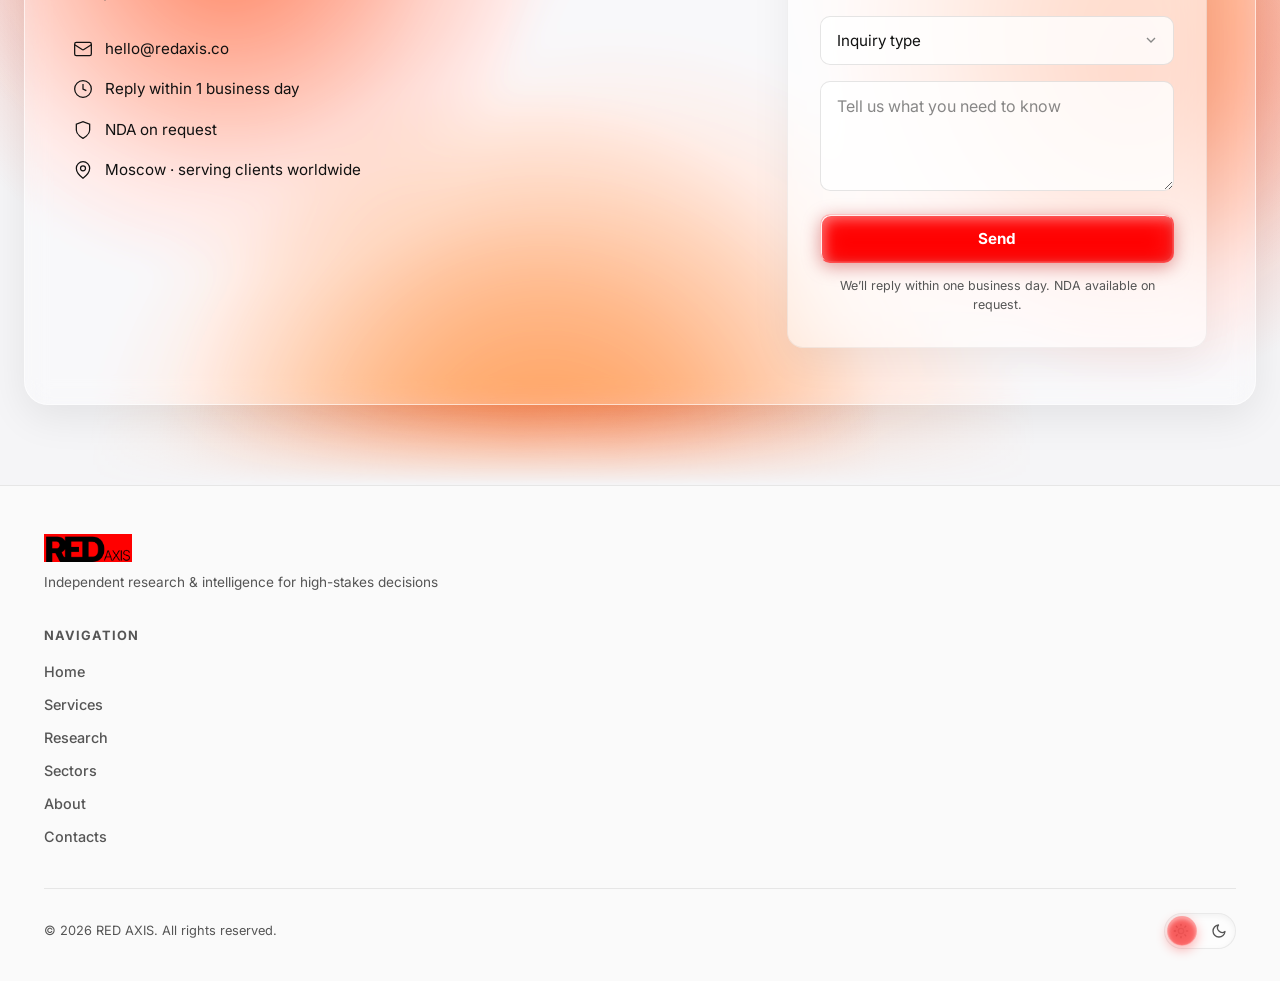
==== commit 8a951e74: "1.11.51" ====
--- a/index.html
+++ b/index.html
@@ -525,6 +525,6 @@
     </div>
 
     <script src="i18n.js?v=10"></script>
-    <script src="script.js?v=35"></script>
+    <script src="script.js?v=36"></script>
 </body>
 </html>
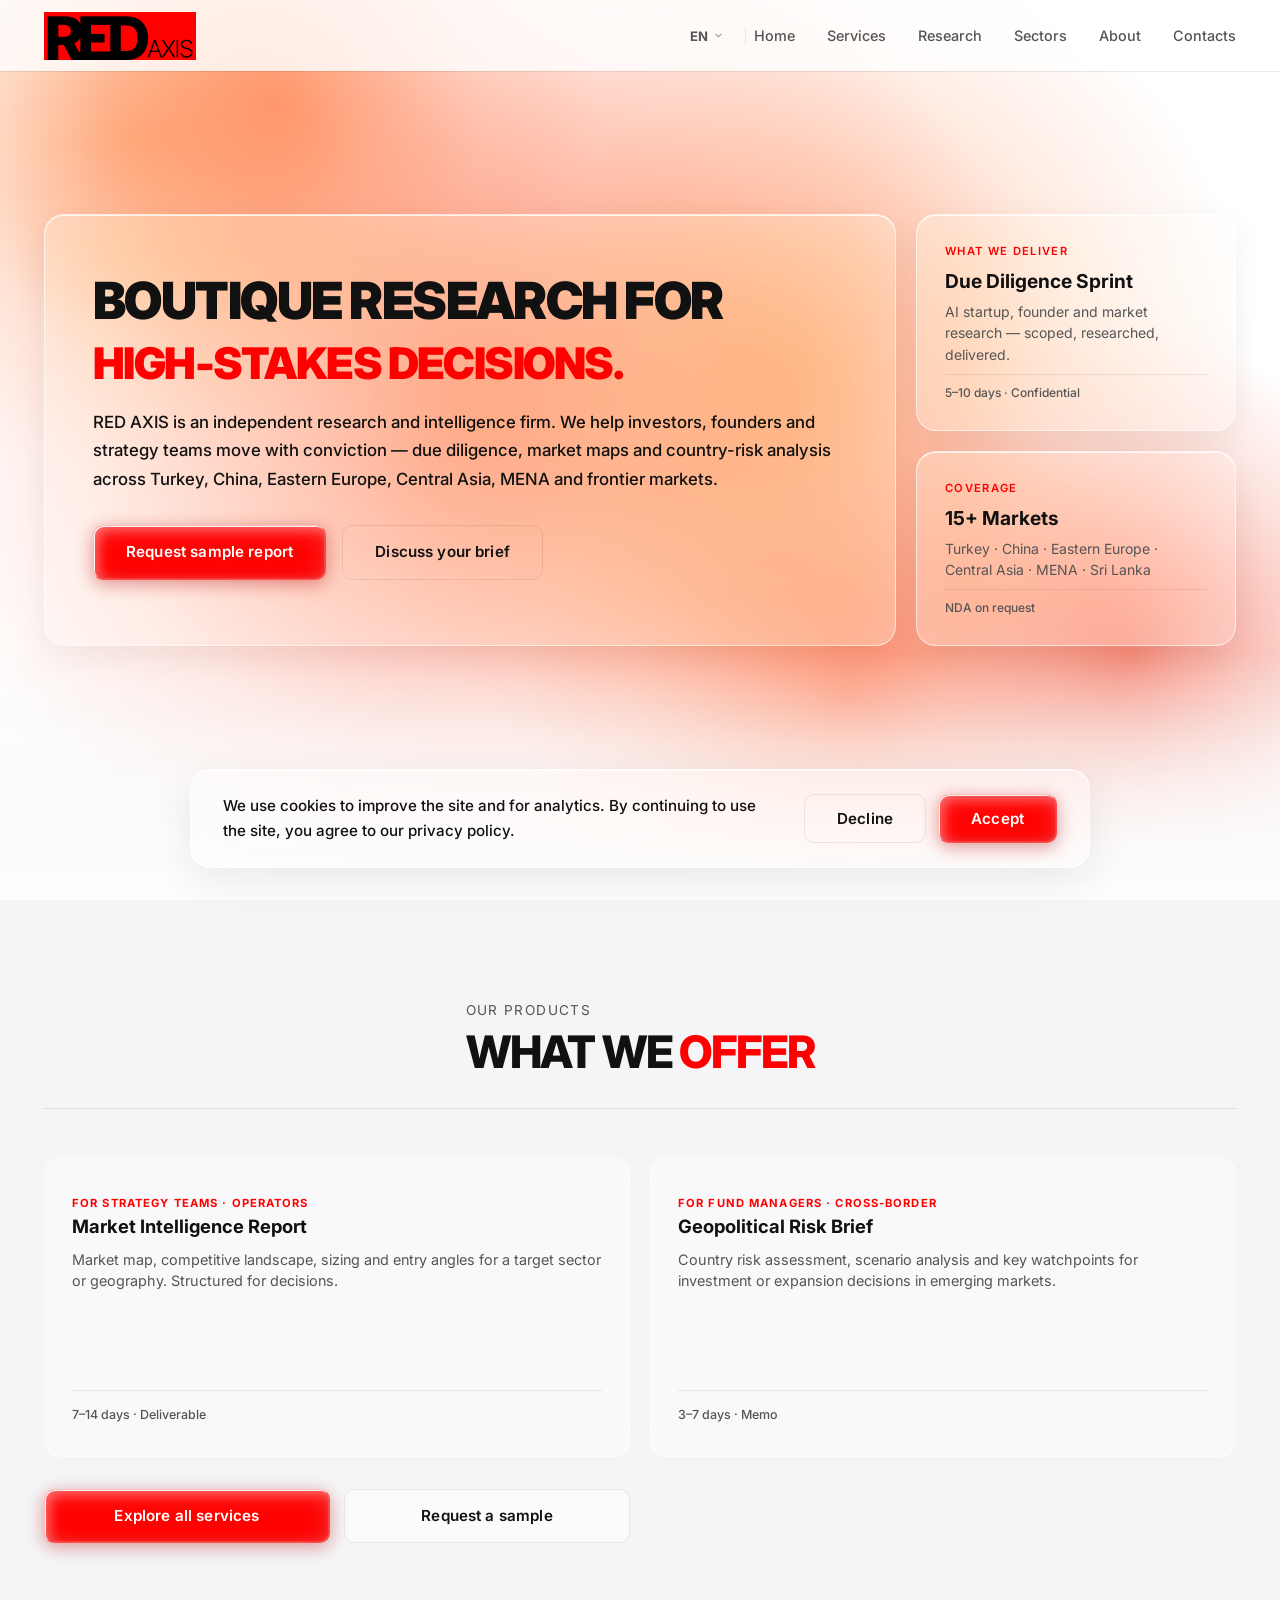
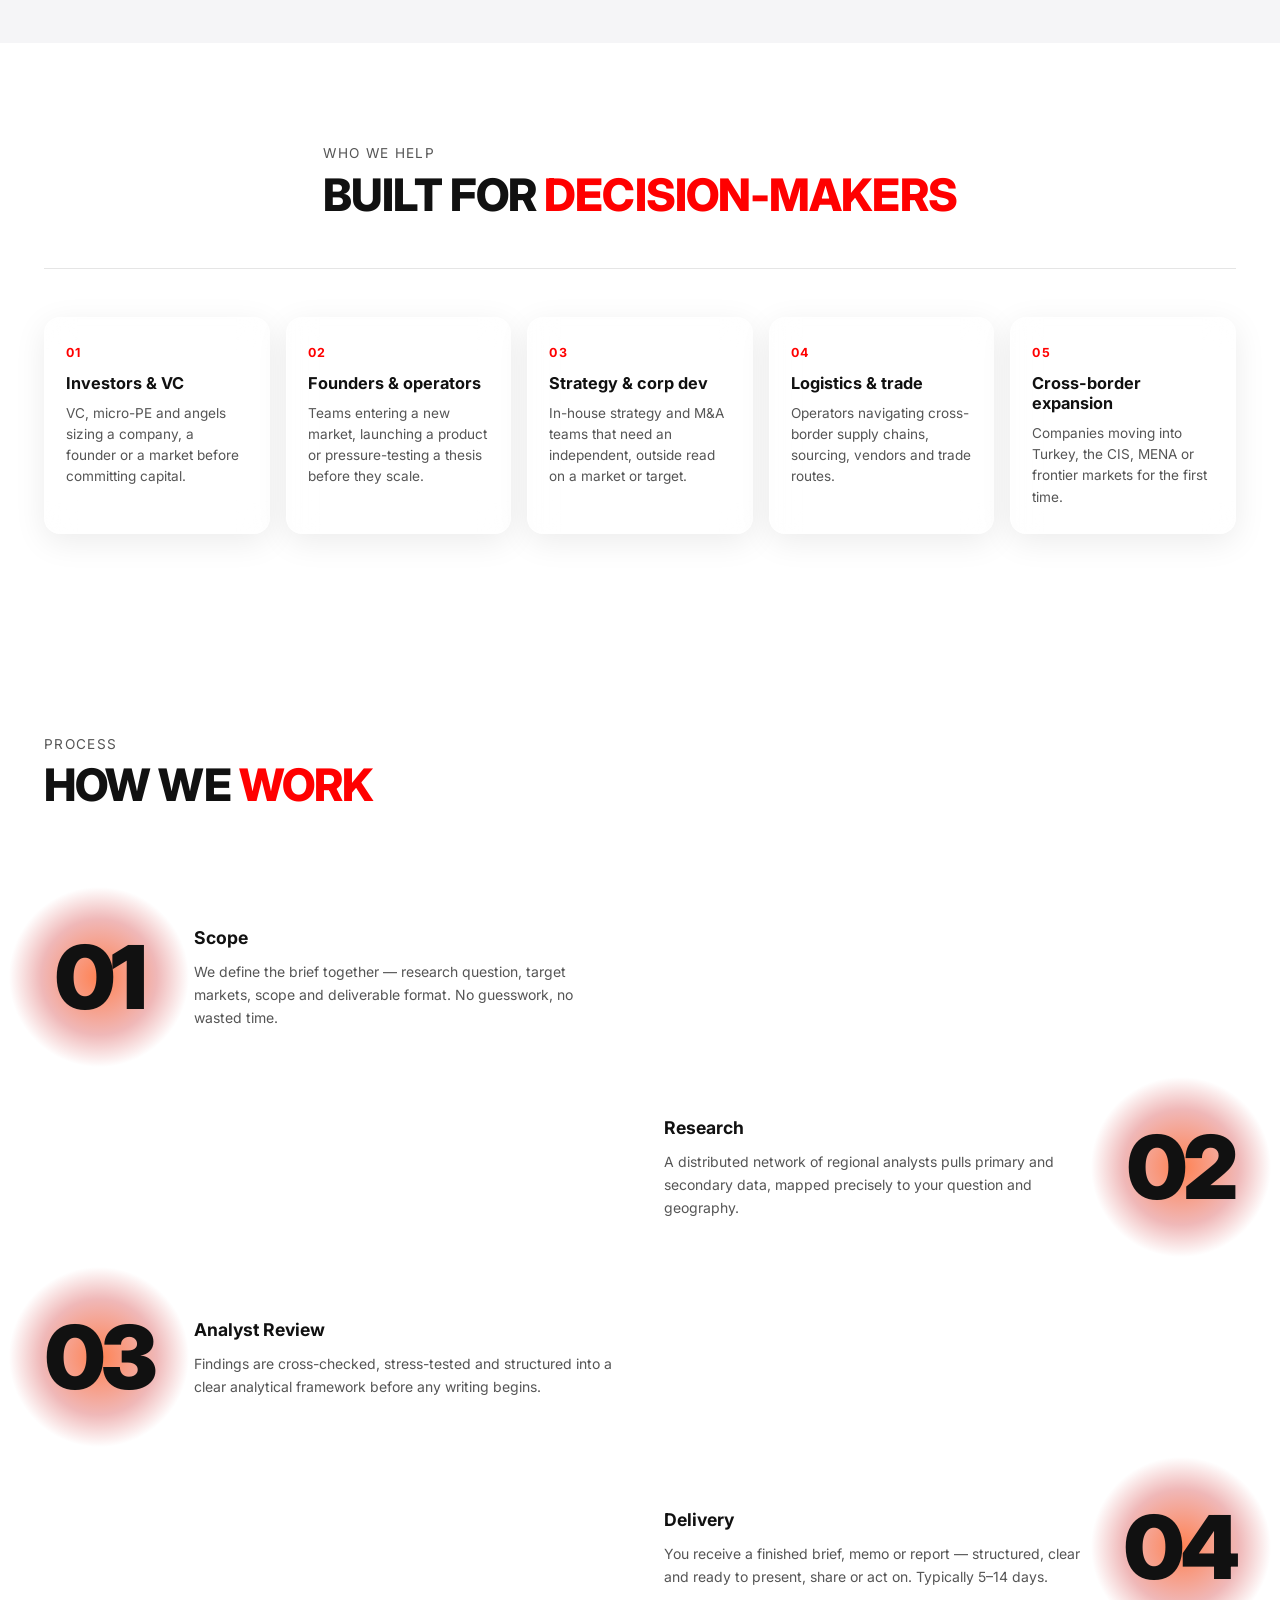
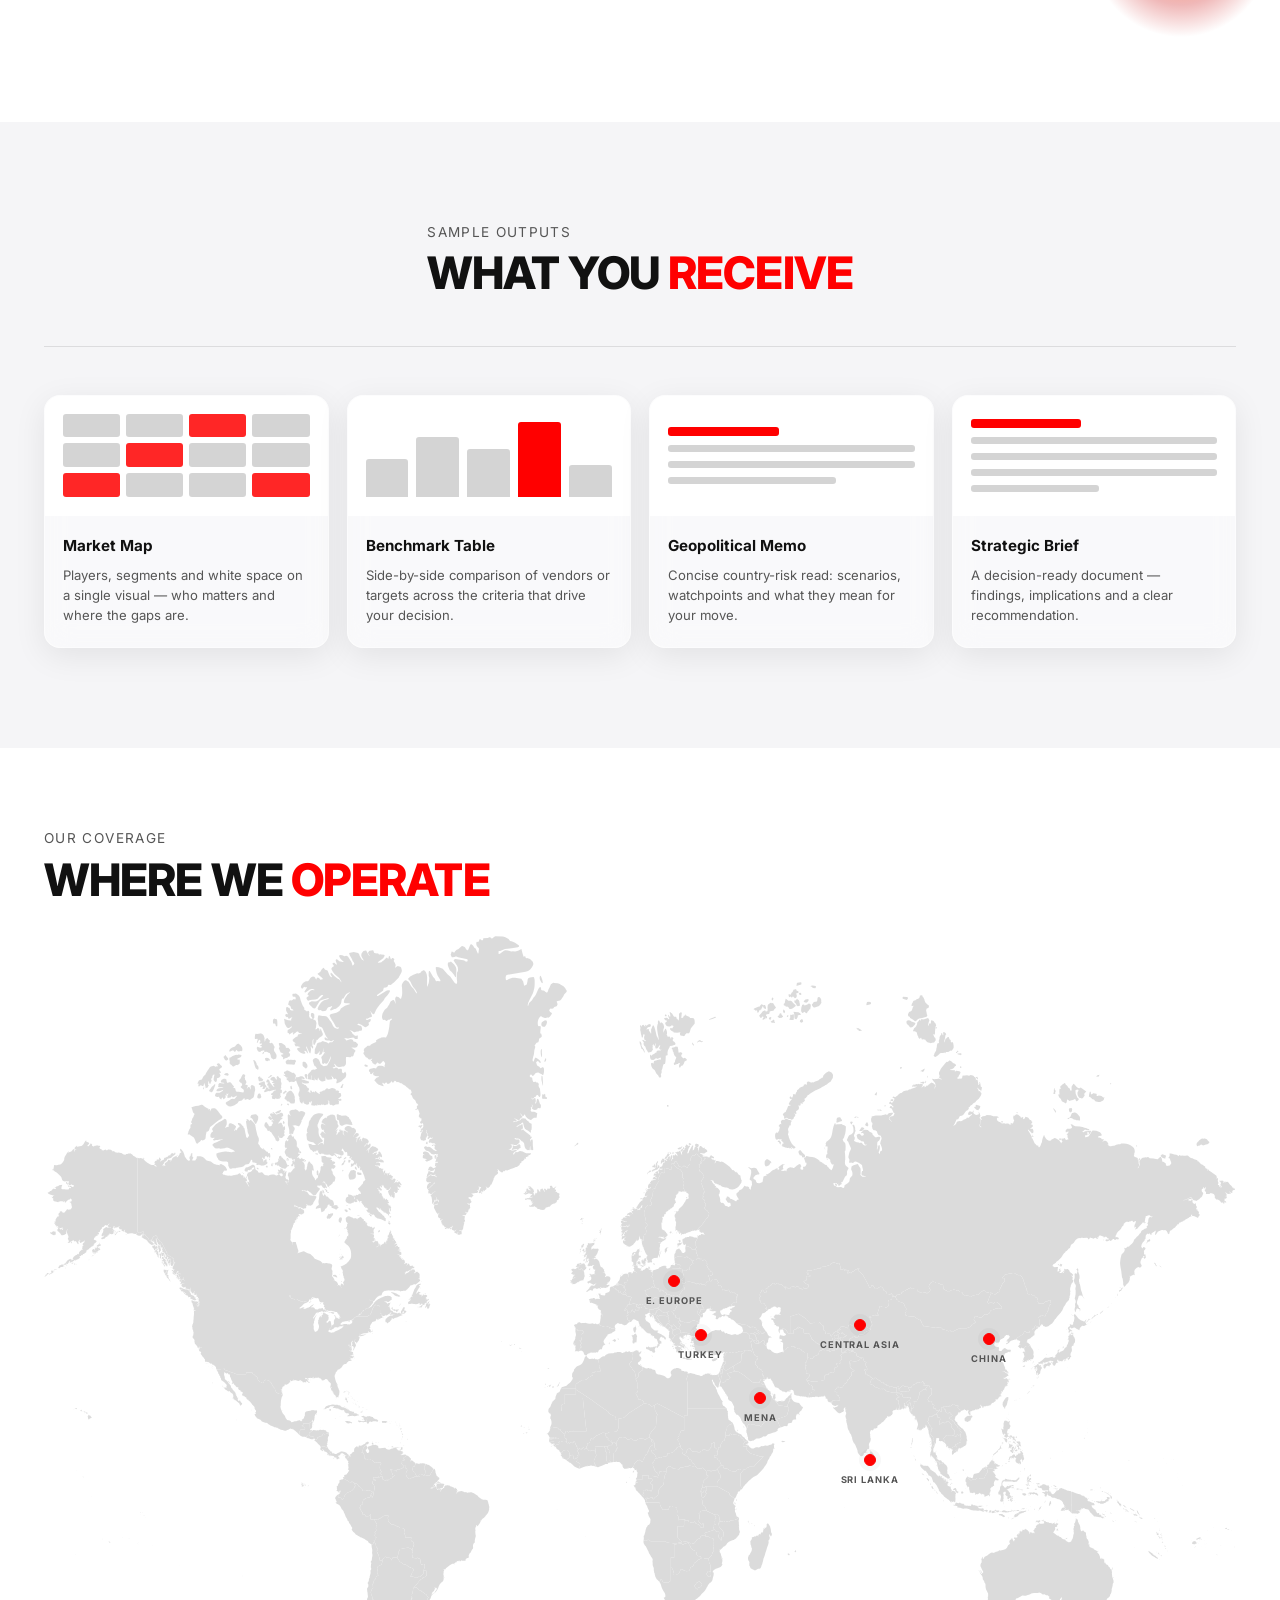
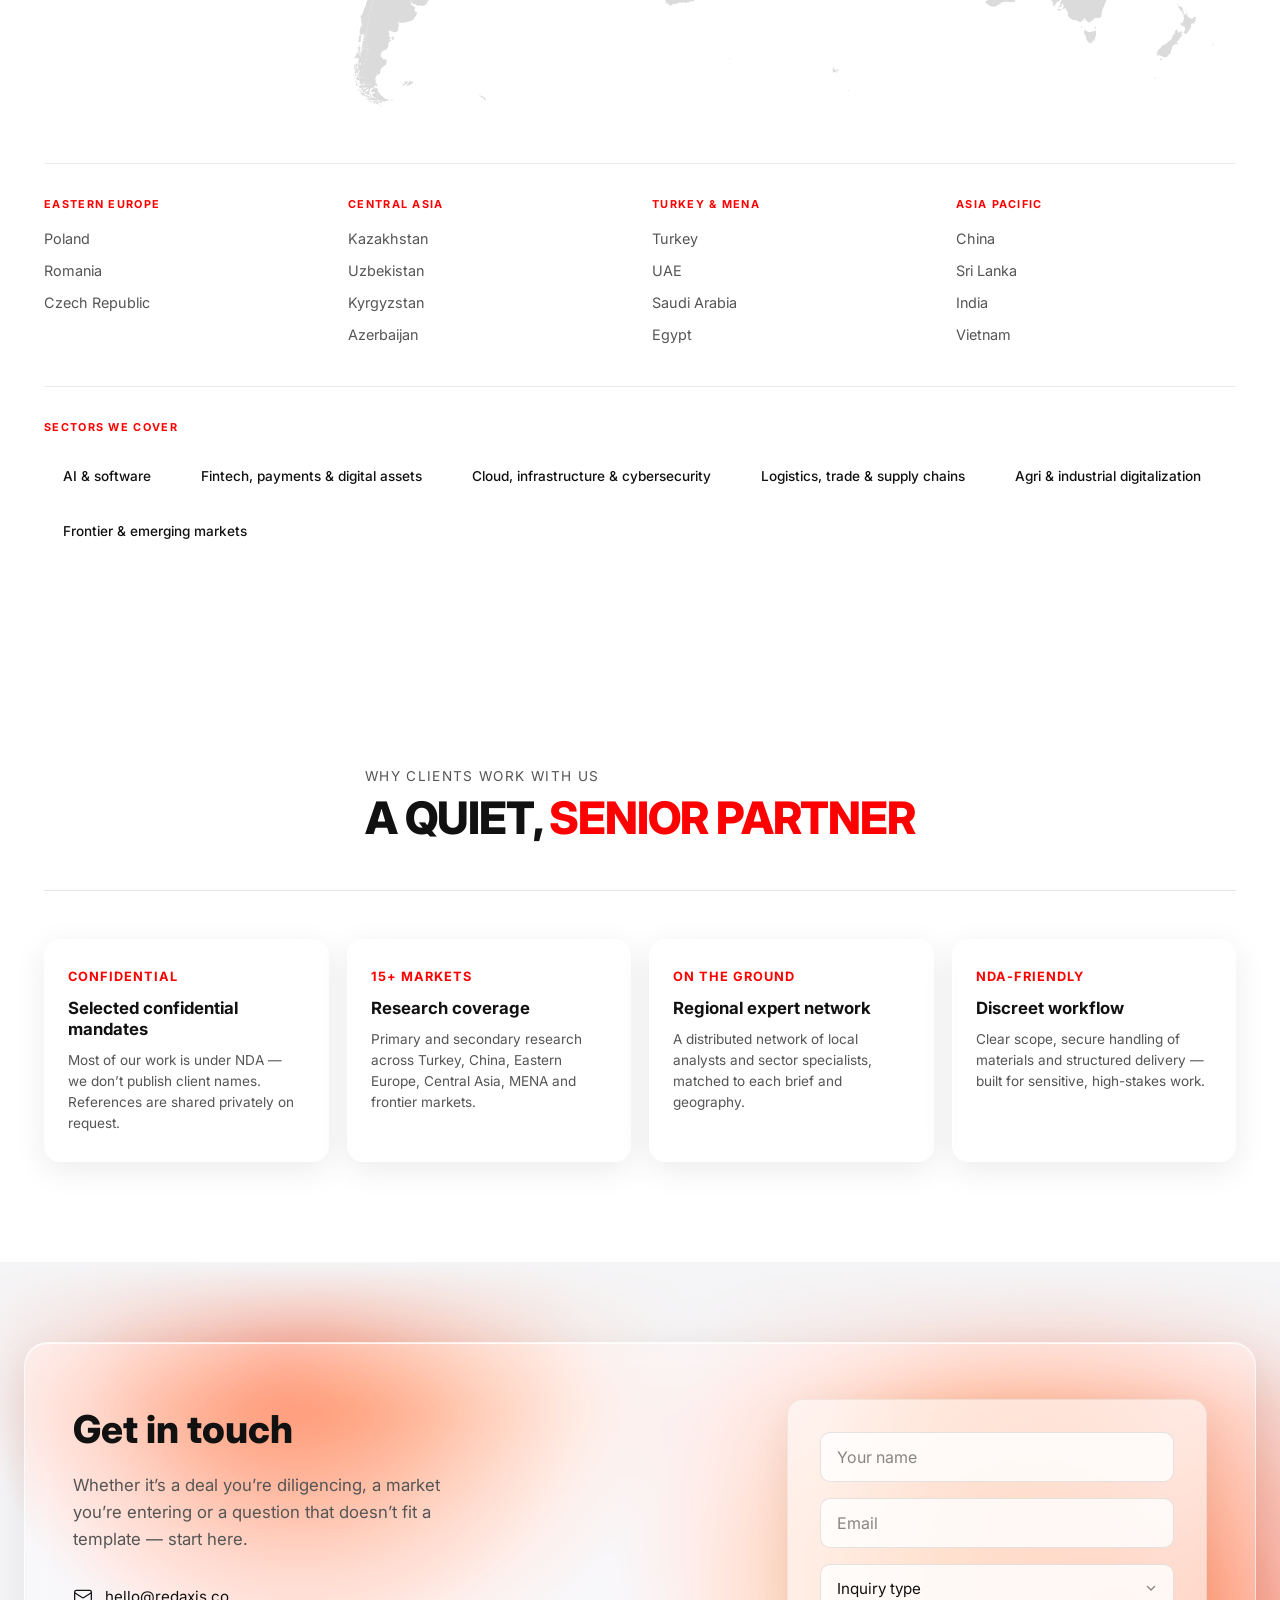
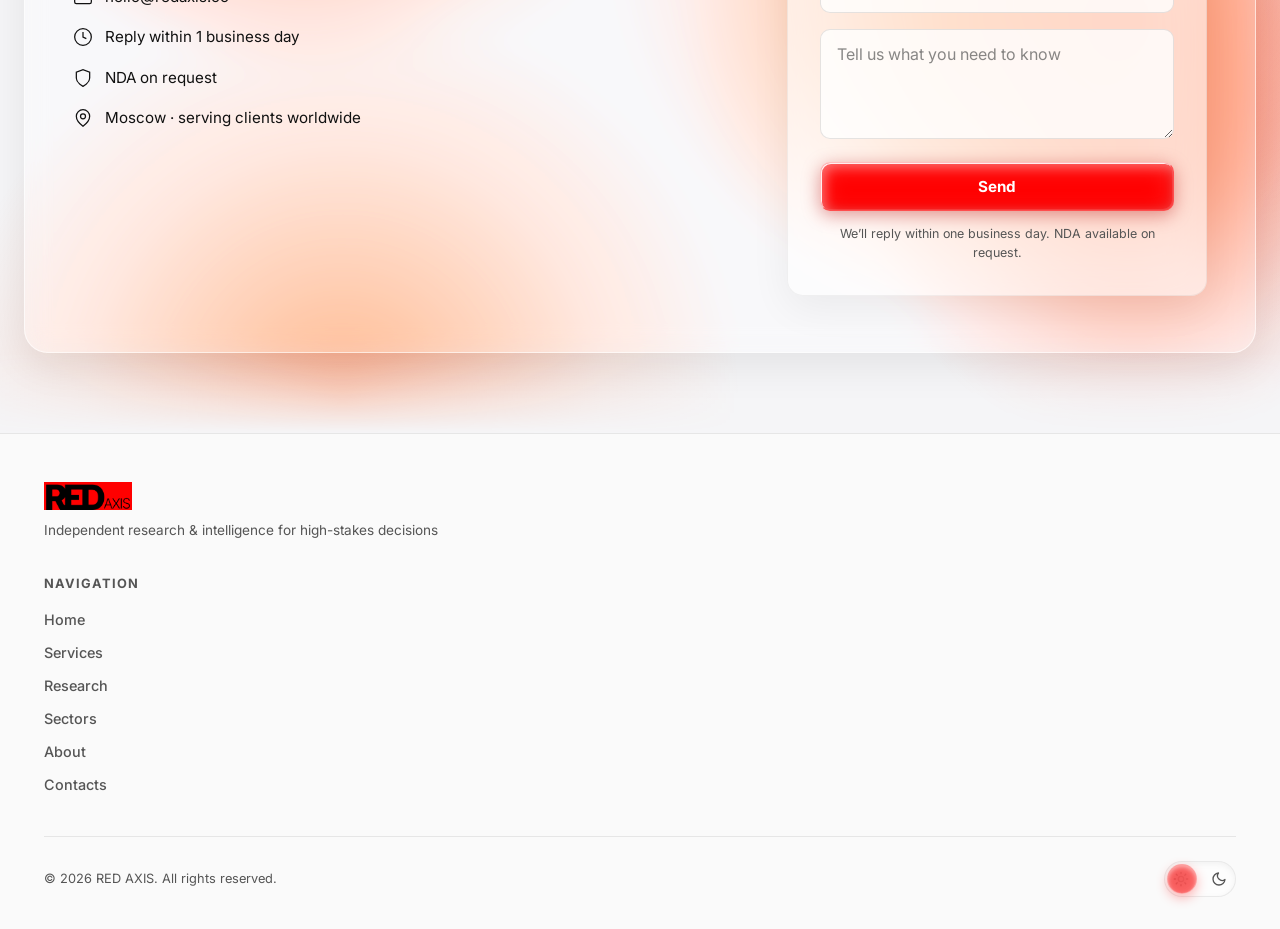
==== commit d038a1ff: "1.11.6" ====
--- a/index.html
+++ b/index.html
@@ -17,7 +17,7 @@
     <link rel="preconnect" href="https://fonts.googleapis.com">
     <link rel="preconnect" href="https://fonts.gstatic.com" crossorigin>
     <link href="https://fonts.googleapis.com/css2?family=Inter:wght@300;400;500;600;700;800;900&display=swap" rel="stylesheet">
-    <link rel="stylesheet" href="styles.css?v=77">
+    <link rel="stylesheet" href="styles.css?v=84">
     <script>
         (function(){
             var t=localStorage.getItem('theme');
@@ -53,14 +53,14 @@
                         <svg viewBox="0 0 24 24" fill="none" stroke="currentColor" stroke-width="2"><path d="m6 9 6 6 6-6"/></svg>
                     </button>
                     <div class="lang-switch__drop" id="headerLangDropdown">
-                        <div class="lang-option" data-lang="ru">Русский</div>
-                        <div class="lang-option" data-lang="en">English</div>
-                        <div class="lang-option" data-lang="zh">中文</div>
-                        <div class="lang-option" data-lang="es">Español</div>
-                        <div class="lang-option" data-lang="de">Deutsch</div>
-                        <div class="lang-option" data-lang="it">Italiano</div>
-                        <div class="lang-option" data-lang="fr">Français</div>
-                        <div class="lang-option" data-lang="tr">Türkçe</div>
+                        <div class="lang-option" data-lang="ru"><span class="lang-option__name">Русский</span><span class="lang-option__flag"><svg viewBox="0 0 24 16"><rect width="24" height="16" fill="#fff"/><rect y="5.33" width="24" height="5.34" fill="#0039a6"/><rect y="10.67" width="24" height="5.33" fill="#d52b1e"/></svg></span></div>
+                        <div class="lang-option" data-lang="en"><span class="lang-option__name">English</span><span class="lang-option__flag"><svg viewBox="0 0 24 16"><rect width="24" height="16" fill="#012169"/><path d="M0 0L24 16M24 0L0 16" stroke="#fff" stroke-width="3.2"/><path d="M0 0L24 16M24 0L0 16" stroke="#c8102e" stroke-width="1.6"/><rect x="9.6" width="4.8" height="16" fill="#fff"/><rect y="5.6" width="24" height="4.8" fill="#fff"/><rect x="10.8" width="2.4" height="16" fill="#c8102e"/><rect y="6.8" width="24" height="2.4" fill="#c8102e"/></svg></span></div>
+                        <div class="lang-option" data-lang="zh"><span class="lang-option__name">中文</span><span class="lang-option__flag"><svg viewBox="0 0 24 16"><rect width="24" height="16" fill="#de2910"/><g fill="#ffde00"><path transform="translate(5 4.6) scale(3)" d="M0,-1 0.2245,-0.309 0.951,-0.309 0.3633,0.1181 0.588,0.809 0,0.382 -0.588,0.809 -0.3633,0.1181 -0.951,-0.309 -0.2245,-0.309Z"/><path transform="translate(10.5 1.6)" d="M0,-1 0.2245,-0.309 0.951,-0.309 0.3633,0.1181 0.588,0.809 0,0.382 -0.588,0.809 -0.3633,0.1181 -0.951,-0.309 -0.2245,-0.309Z"/><path transform="translate(12.5 3.6)" d="M0,-1 0.2245,-0.309 0.951,-0.309 0.3633,0.1181 0.588,0.809 0,0.382 -0.588,0.809 -0.3633,0.1181 -0.951,-0.309 -0.2245,-0.309Z"/><path transform="translate(12.5 6.2)" d="M0,-1 0.2245,-0.309 0.951,-0.309 0.3633,0.1181 0.588,0.809 0,0.382 -0.588,0.809 -0.3633,0.1181 -0.951,-0.309 -0.2245,-0.309Z"/><path transform="translate(10.5 8.2)" d="M0,-1 0.2245,-0.309 0.951,-0.309 0.3633,0.1181 0.588,0.809 0,0.382 -0.588,0.809 -0.3633,0.1181 -0.951,-0.309 -0.2245,-0.309Z"/></g></svg></span></div>
+                        <div class="lang-option" data-lang="es"><span class="lang-option__name">Español</span><span class="lang-option__flag"><svg viewBox="0 0 24 16"><rect width="24" height="16" fill="#aa151b"/><rect y="4" width="24" height="8" fill="#f1bf00"/></svg></span></div>
+                        <div class="lang-option" data-lang="de"><span class="lang-option__name">Deutsch</span><span class="lang-option__flag"><svg viewBox="0 0 24 16"><rect width="24" height="16" fill="#000"/><rect y="5.33" width="24" height="5.34" fill="#dd0000"/><rect y="10.67" width="24" height="5.33" fill="#ffce00"/></svg></span></div>
+                        <div class="lang-option" data-lang="it"><span class="lang-option__name">Italiano</span><span class="lang-option__flag"><svg viewBox="0 0 24 16"><rect width="24" height="16" fill="#fff"/><rect width="8" height="16" fill="#009246"/><rect x="16" width="8" height="16" fill="#ce2b37"/></svg></span></div>
+                        <div class="lang-option" data-lang="fr"><span class="lang-option__name">Français</span><span class="lang-option__flag"><svg viewBox="0 0 24 16"><rect width="24" height="16" fill="#fff"/><rect width="8" height="16" fill="#0055a4"/><rect x="16" width="8" height="16" fill="#ef4135"/></svg></span></div>
+                        <div class="lang-option" data-lang="tr"><span class="lang-option__name">Türkçe</span><span class="lang-option__flag"><svg viewBox="0 0 24 16"><rect width="24" height="16" fill="#e30a17"/><circle cx="9" cy="8" r="4.2" fill="#fff"/><circle cx="10.6" cy="8" r="3.4" fill="#e30a17"/><path fill="#fff" transform="translate(15.2 8) scale(2.1) rotate(20)" d="M0,-1 0.2245,-0.309 0.951,-0.309 0.3633,0.1181 0.588,0.809 0,0.382 -0.588,0.809 -0.3633,0.1181 -0.951,-0.309 -0.2245,-0.309Z"/></svg></span></div>
                     </div>
                 </div>
                 <div class="header__lang-divider"></div>
@@ -116,7 +116,8 @@
         <div class="section__container">
             <div class="advantages__header">
                 <div class="advantages__header-inner">
-                    <span class="advantages__eyebrow" data-i18n="deliver.eyebrow">what we deliver</span>
+                    <span class="advantages__eyebrow" data-i18n="deliver.eyebrow">our products</span>
+                    <h2 class="section__title" data-i18n-html="deliver.title">WHAT WE <span class="text-accent">OFFER</span></h2>
                 </div>
             </div>
             <div class="advantages__divider"></div>
@@ -524,7 +525,7 @@
         </div>
     </div>
 
-    <script src="i18n.js?v=10"></script>
+    <script src="i18n.js?v=12"></script>
     <script src="script.js?v=36"></script>
 </body>
 </html>
--- a/styles.css
+++ b/styles.css
@@ -68,7 +68,7 @@
 /* ===== UTILITY ===== */
 .text-accent{color:var(--accent)}
 .section__container{max-width:var(--max-w);margin:0 auto;padding:100px 24px}
-.section__title{font-size:clamp(1.8rem,4vw,2.8rem);font-weight:800;text-align:center;margin-bottom:16px;letter-spacing:-.02em;color:var(--text)}
+.section__title{font-size:clamp(1.8rem,4vw,2.8rem);font-weight:800;text-align:center;line-height:1.08;margin-bottom:16px;letter-spacing:-.02em;color:var(--text)}
 .section__subtitle{text-align:center;color:var(--text-dim);font-size:1.05rem;margin-bottom:48px;max-width:560px;margin-left:auto;margin-right:auto}
 
 /* ===== GLASS CARD ===== */
@@ -275,15 +275,7 @@
   text-transform: uppercase;
   letter-spacing: 0.1em;
   color: var(--text-dim);
-  margin-bottom: -6px;
-}
-/* "What we deliver" eyebrow rendered as a white section heading */
-.advantages .advantages__eyebrow{
-  font-size:clamp(1.8rem,4vw,2.8rem);
-  font-weight:800;
-  color:var(--text);
-  letter-spacing:-.02em;
-  margin-bottom:0;
+  margin-bottom: 6px;
 }
 .advantages .section__title {
   text-align: left;
@@ -578,7 +570,7 @@
 .contacts__form-note{font-size:.78rem;color:var(--text-dim);margin-top:14px;text-align:center;line-height:1.5}
 
 /* ===== SERVICES PAGE ===== */
-.page-header__eyebrow{display:block;font-size:.72rem;font-weight:700;letter-spacing:.18em;text-transform:uppercase;color:var(--accent);margin-bottom:14px}
+.page-header__eyebrow{display:block;font-size:.72rem;font-weight:700;letter-spacing:.18em;text-transform:uppercase;color:var(--text-dim);margin-bottom:14px}
 .page-header__sub{max-width:660px;margin:18px auto 0;font-size:1.02rem;line-height:1.6;color:var(--text-dim)}
 .services-cta-row{display:flex;justify-content:center;gap:14px;margin-top:28px;flex-wrap:wrap}
 .advantages .services-cta-row{justify-content:flex-start;margin-top:32px;display:grid;grid-template-columns:1fr 1fr;gap:14px;width:calc((100% - 20px) / 2)}
@@ -986,6 +978,7 @@
 
   /* Section headers: keep eyebrow + title aligned together on mobile */
   .advantages__header .advantages__header-inner{display:block;text-align:center}
+  .advantages .section__title{text-align:center}
 
   /* Research filter: rounded rectangle instead of giant pill when chips wrap */
   .rfilter{border-radius:20px}
@@ -1422,7 +1415,11 @@
   z-index: 200;
 }
 @media (max-width: 768px) {
-  .lang-switch__drop { right: 16px; width: 360px; max-width: calc(100vw - 32px); }
+  /* Full layout width on mobile, matching the header gutter */
+  .lang-switch__drop { left: 24px; right: 24px; width: auto; max-width: none; }
+}
+@media (max-width: 640px) {
+  .lang-switch__drop { left: 16px; right: 16px; }
 }
 .lang-switch.open .lang-switch__drop { opacity: 1; transform: translateY(0); pointer-events: all; }
 .lang-switch__drop .lang-option {
@@ -1432,14 +1429,47 @@
   border-radius: 10px;
   padding: 13px 16px;
   text-align: left;
+  display: flex;
+  align-items: center;
 }
 .lang-switch__drop .lang-option + .lang-option { border-top: none; }
 .lang-switch__drop .lang-option:hover { background: rgba(128,128,128,.18); color: var(--accent); }
+.lang-option__name { flex: 1 1 auto; min-width: 0; }
+/* Flag thumbnail pinned to the right edge of the option box */
+.lang-option__flag {
+  position: relative;
+  flex: 0 0 auto;
+  margin-left: 16px;
+  line-height: 0;
+}
+.lang-option__flag svg {
+  display: block;
+  width: 24px;
+  height: 16px;
+  border-radius: 3px;
+  box-shadow: inset 0 0 0 1px rgba(0,0,0,.16), 0 1px 2px rgba(0,0,0,.3);
+}
+[data-theme="dark"] .lang-option__flag svg {
+  box-shadow: inset 0 0 0 1px rgba(255,255,255,.18), 0 1px 2px rgba(0,0,0,.45);
+}
+/* Vertical divider tied to the left of the flag */
+.lang-option__flag::before {
+  content: '';
+  position: absolute;
+  left: -10px;
+  top: 50%;
+  transform: translateY(-50%);
+  width: 1px;
+  height: 18px;
+  background: var(--border-light);
+}
 
 .header__lang-divider {
-  width: 1px; height: 16px;
+  width: 1px; height: 18px;
   background: var(--border-light);
   flex-shrink: 0;
+  align-self: center;
+  margin: 0 8px 0 2px;
 }
 
 /* ===== DARK THEME OVERRIDES ===== */
@@ -1549,6 +1579,9 @@
 @media(max-width:640px){
   .coverage-map__wrap{height:60vw;min-height:280px}
   .coverage-map__countries{grid-template-columns:repeat(2,1fr);gap:20px}
+  /* map too small on mobile -> clustered marker labels overlap; keep dots, drop labels
+     (region names are listed in the columns below anyway) */
+  .map-marker__label{display:none}
 }
 [data-theme="dark"] .coverage-map__img{filter:invert(1) opacity(0.18)}
 
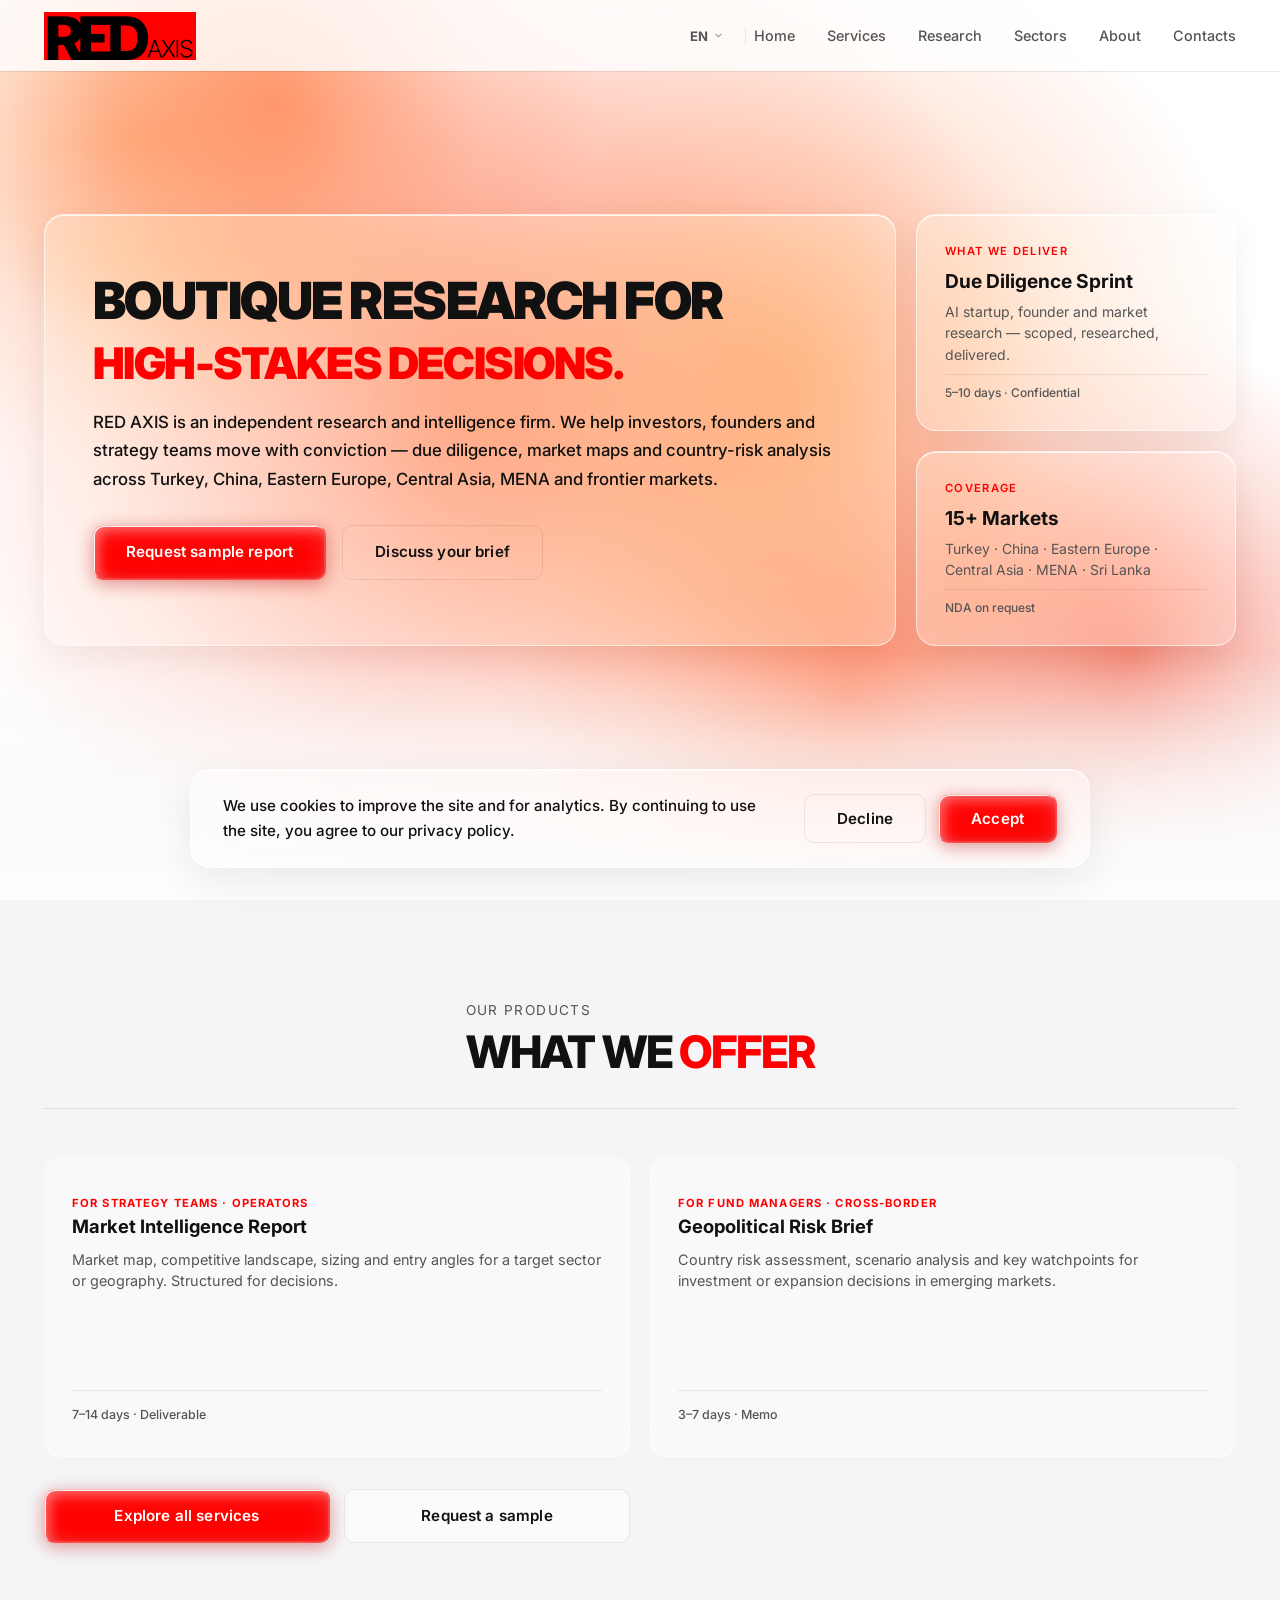
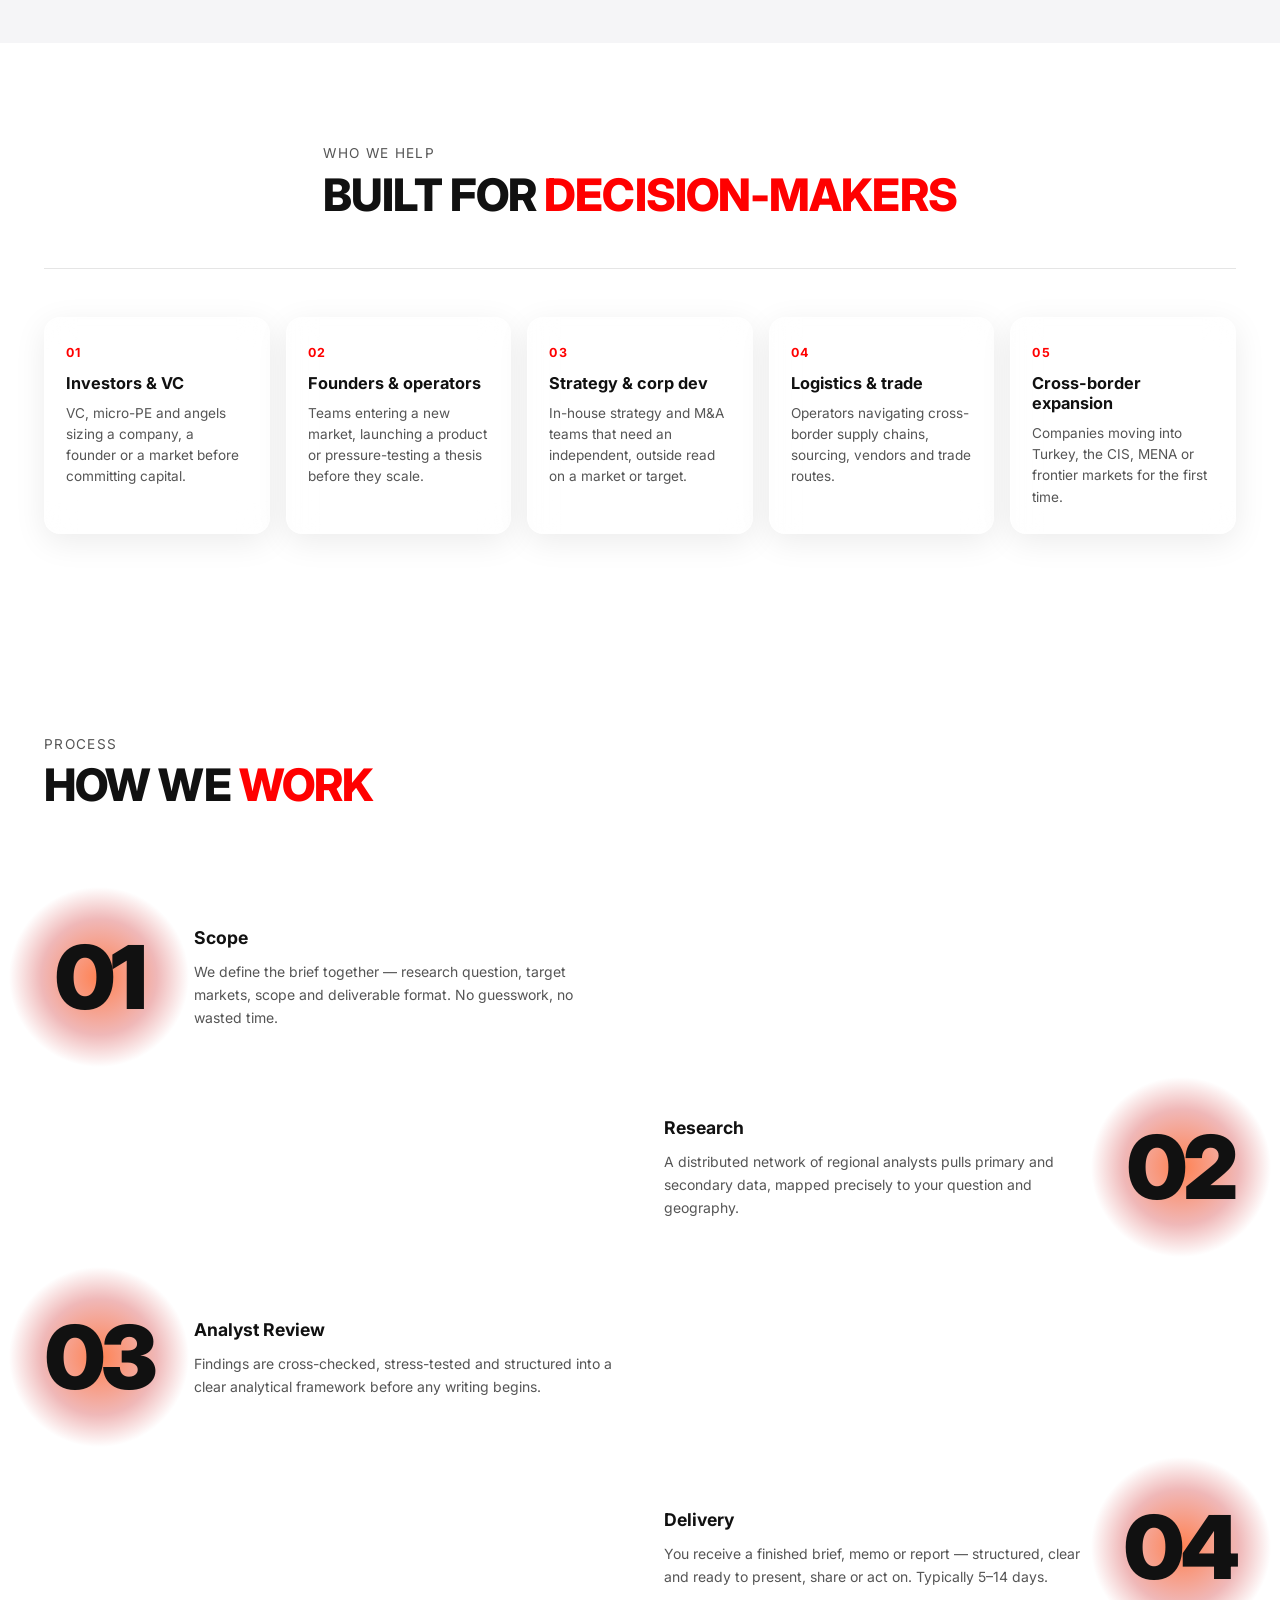
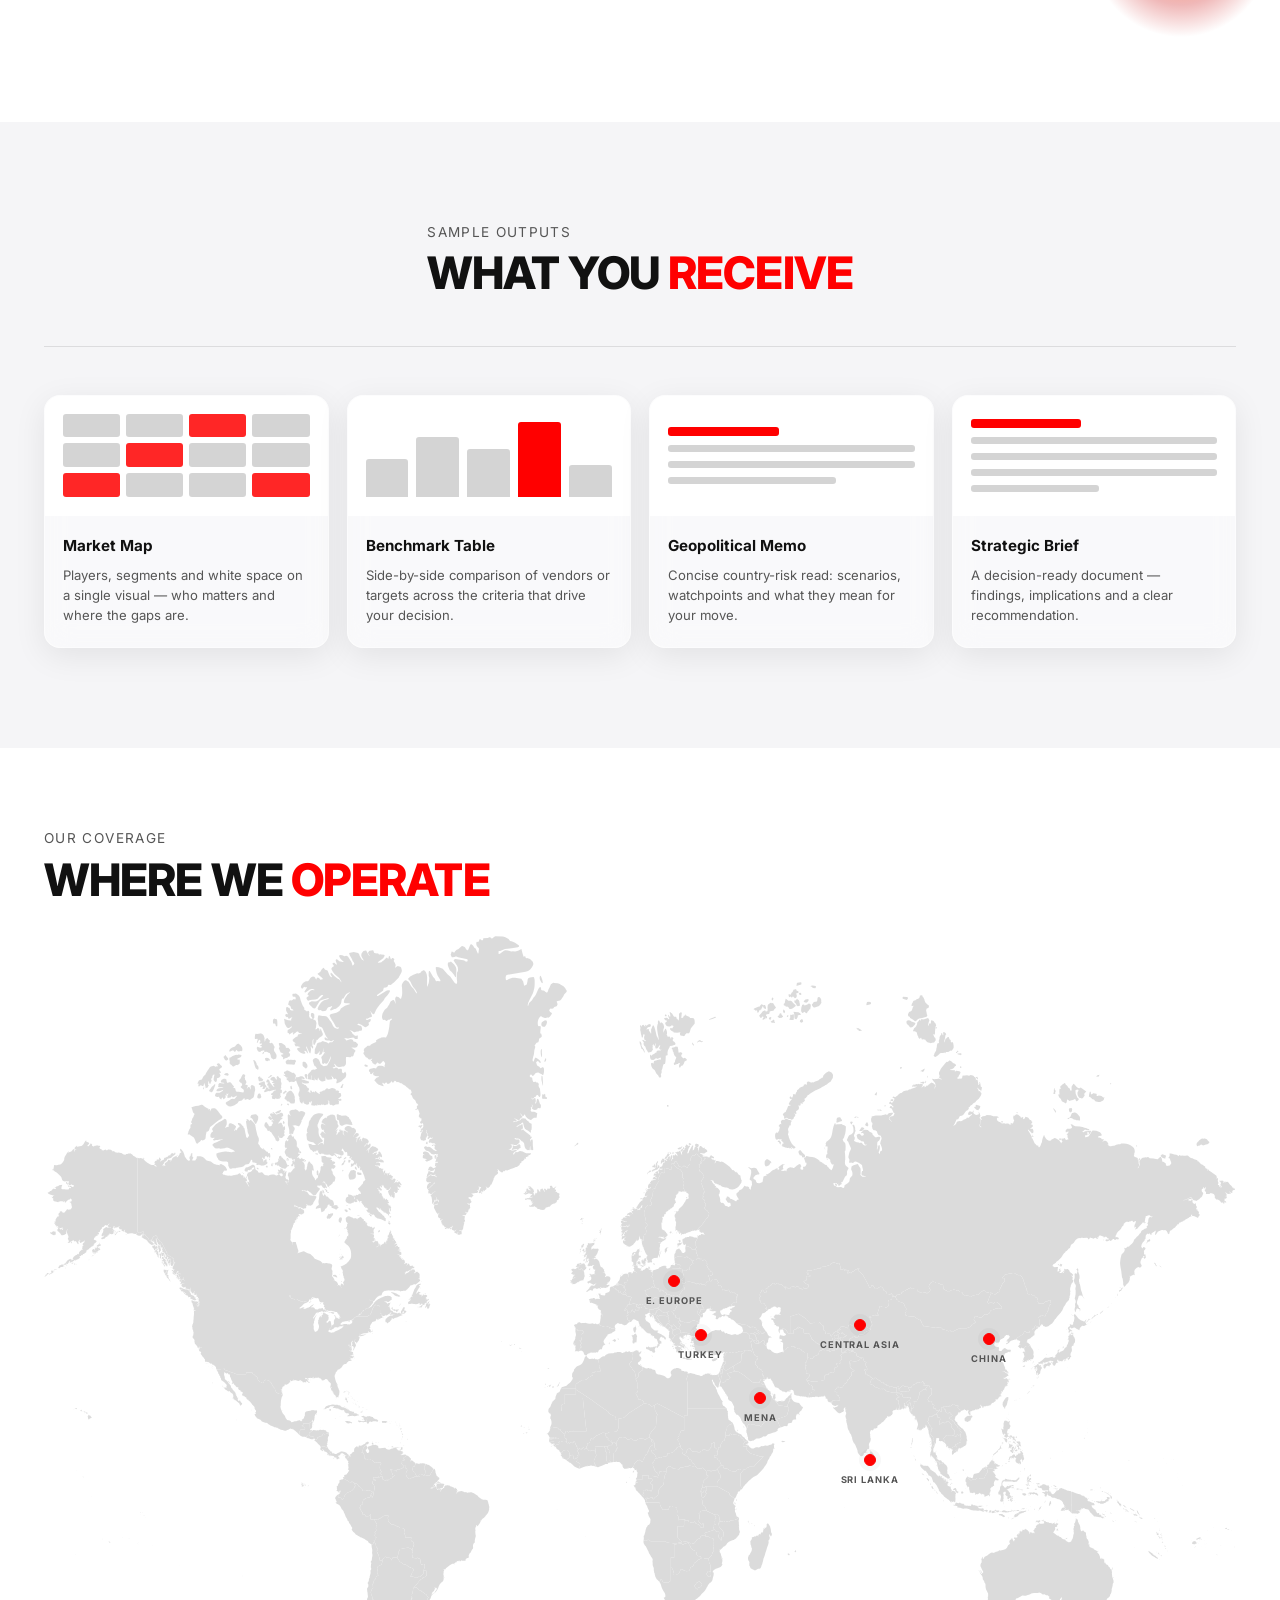
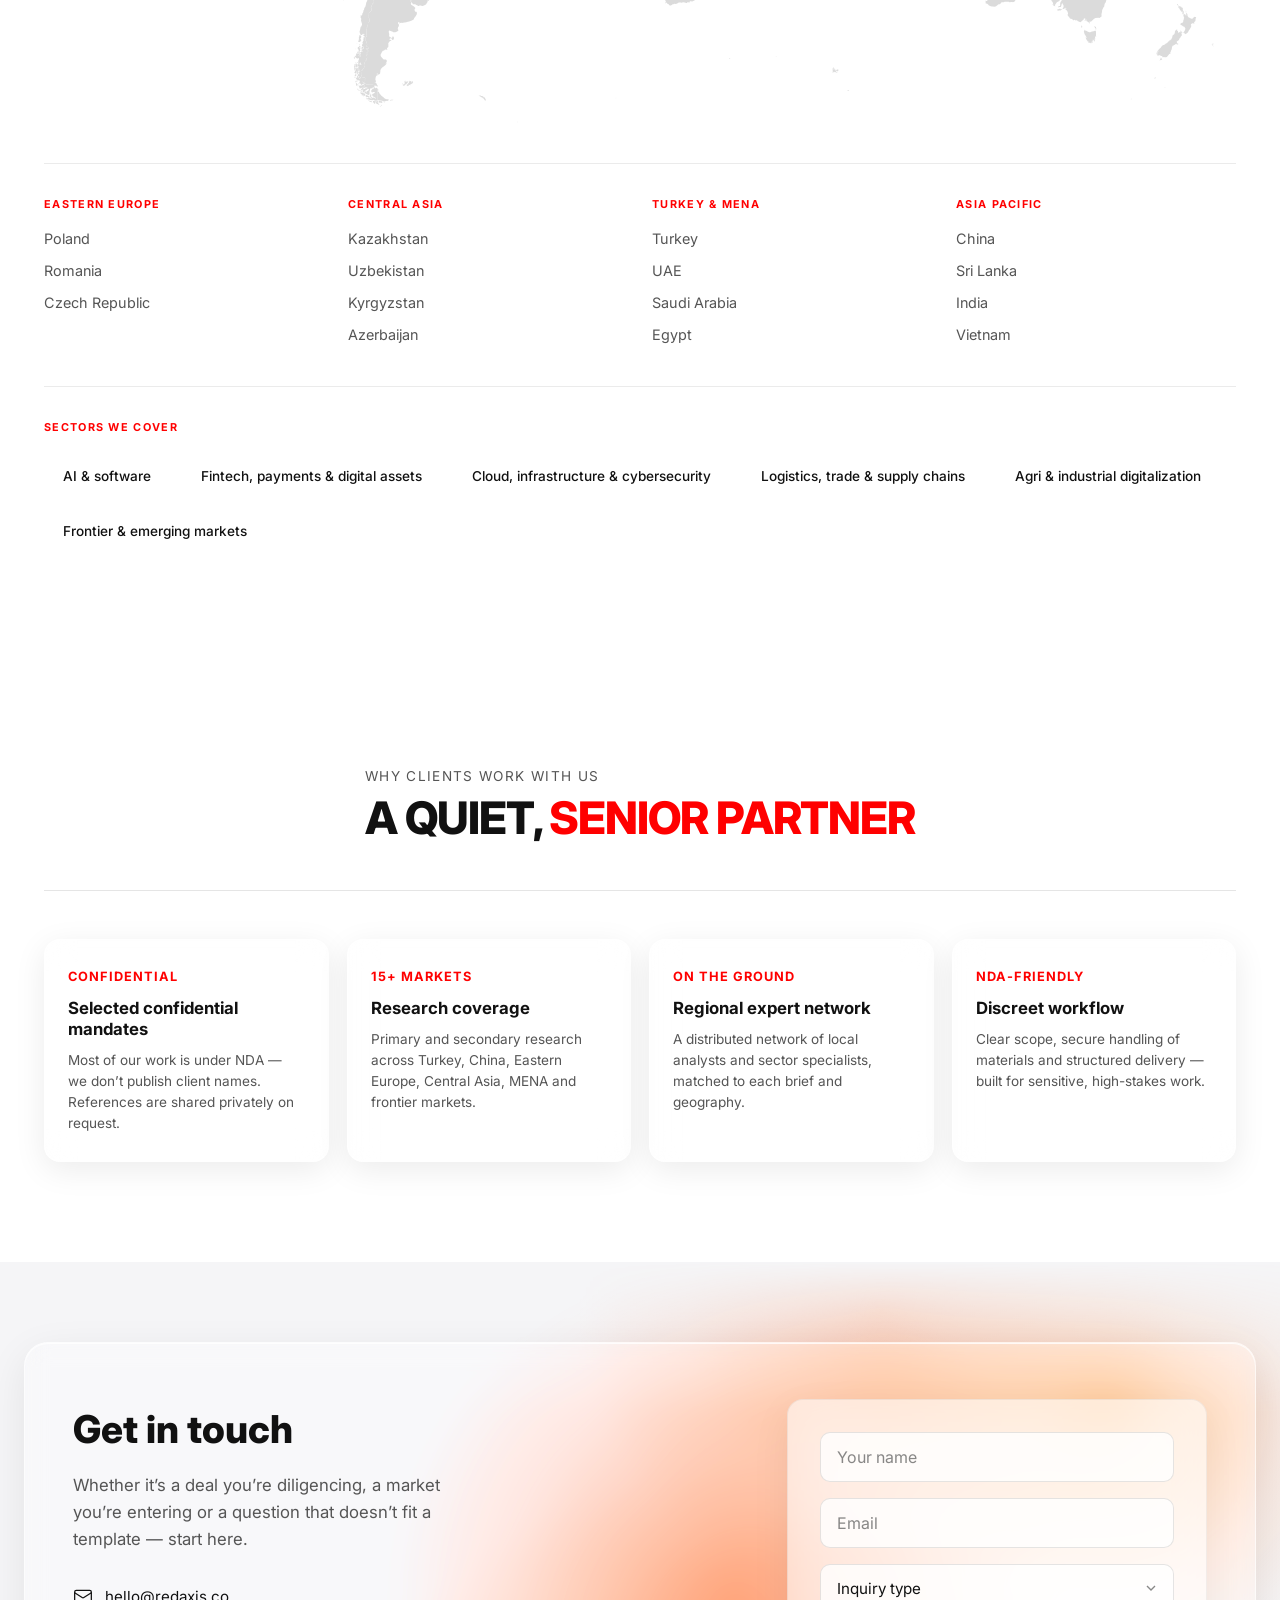
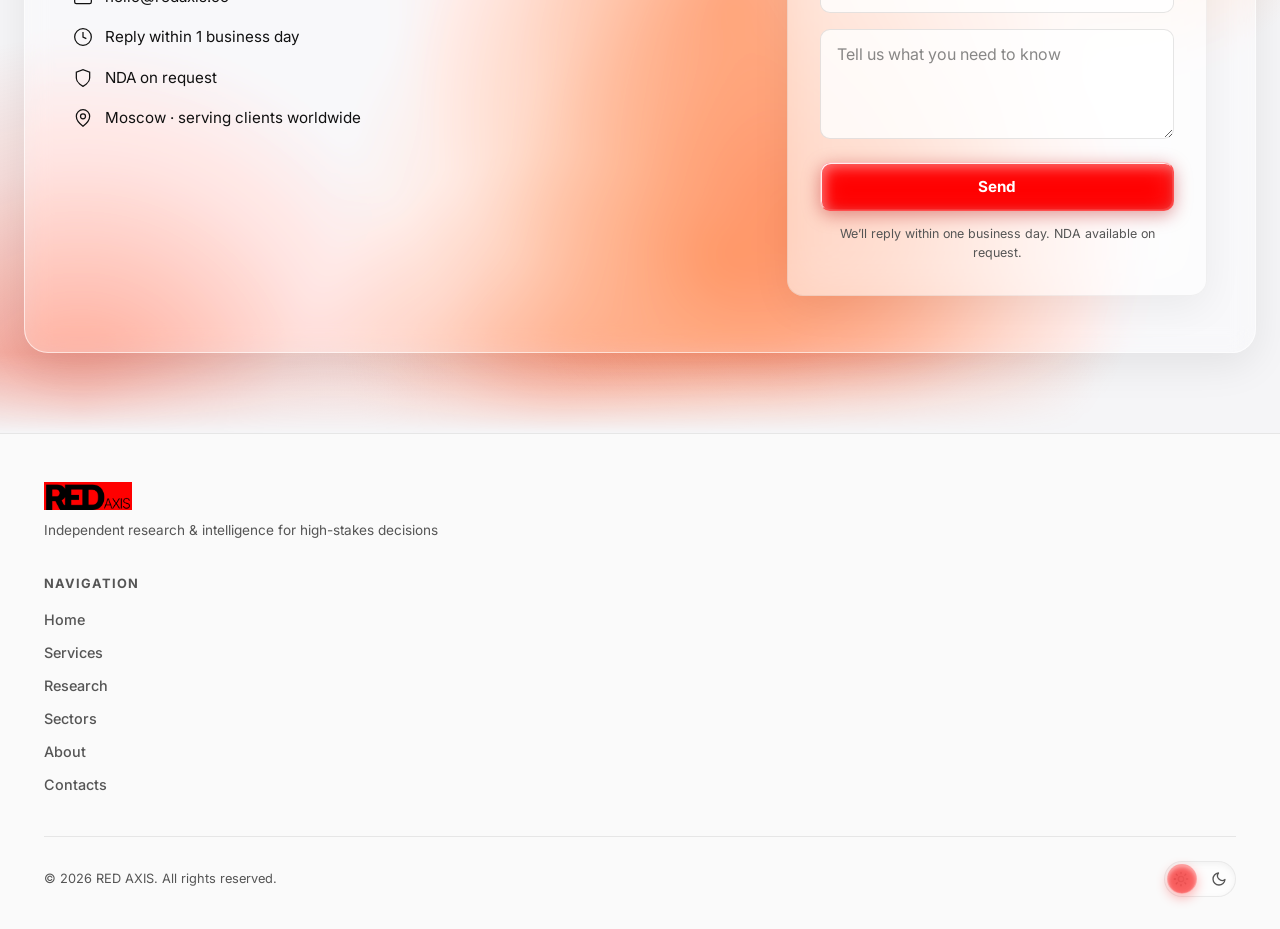
==== commit 16815f99: "1.11.61" ====
--- a/index.html
+++ b/index.html
@@ -525,7 +525,7 @@
         </div>
     </div>
 
-    <script src="i18n.js?v=12"></script>
+    <script src="i18n.js?v=13"></script>
     <script src="script.js?v=36"></script>
 </body>
 </html>
